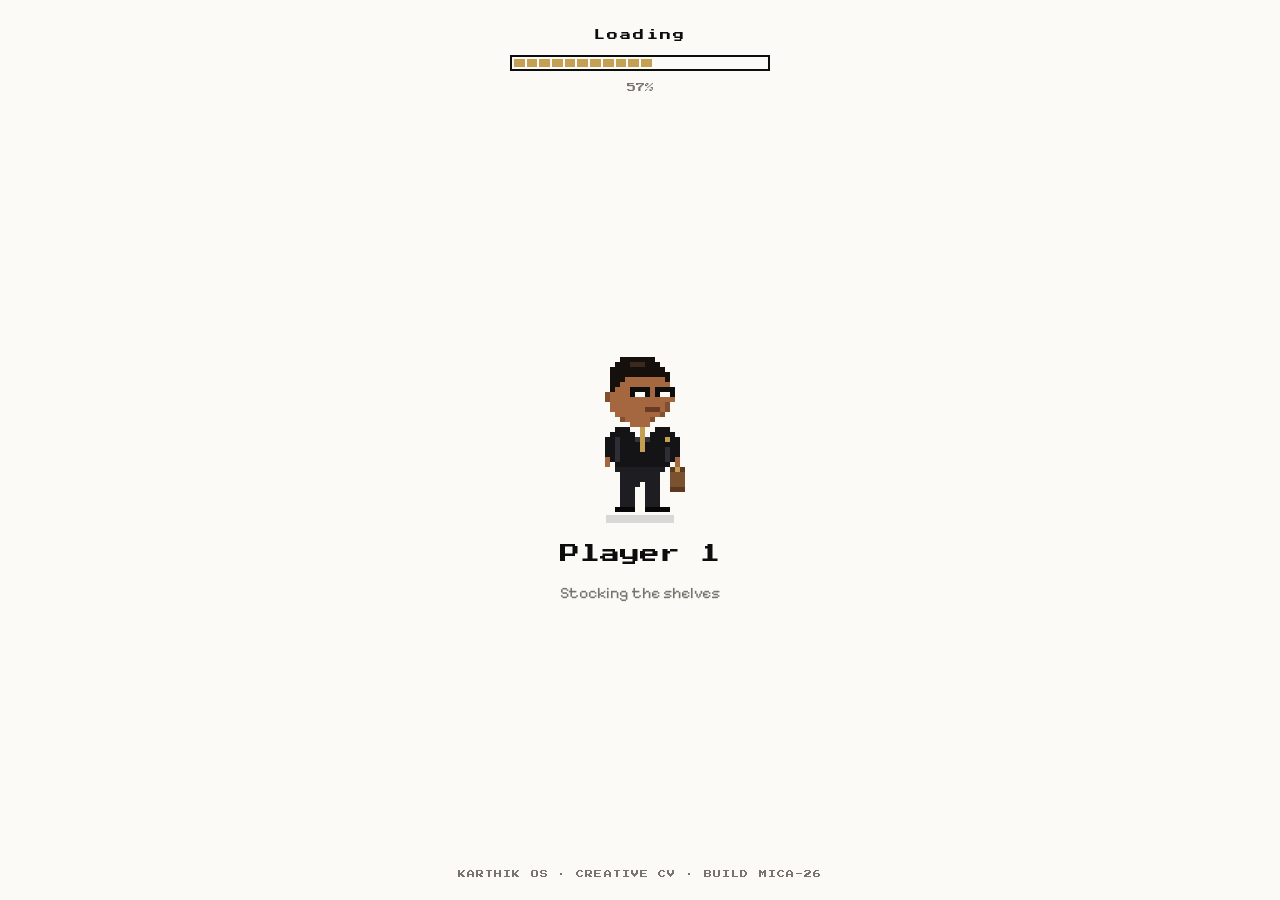
==== game.html @ 7423d99b "Game: card list, scroll anywhere, room and card animations" ====
<!doctype html>
<html lang="en">
<head>
<meta charset="utf-8">
<meta name="viewport" content="width=device-width, initial-scale=1, viewport-fit=cover">
<title>Karthik OS</title>
<meta name="description" content="Karthik's creative CV for L'Oréal, played as an 8-bit game.">
<link rel="icon" href="favicon.png">
<link rel="preconnect" href="https://fonts.googleapis.com">
<link rel="preconnect" href="https://fonts.gstatic.com" crossorigin>
<link rel="stylesheet" href="https://fonts.googleapis.com/css2?family=Press+Start+2P&family=Pixelify+Sans:wght@400;500;700&family=Archivo:wght@400;500;700;800&display=swap">
<style>
/* Single deliberate look: paper-white desk, ink black, L'Oréal gold. */
:root {
  color-scheme: light;
  --ink: #0d0d0e;
  --ink-2: #26262a;
  --paper: #f3f2ef;
  --card: #ffffff;
  --grey: #77746d;
  --line: #d9d6cf;
  --gold: #c5a052;
  --gold-deep: #8f7032;
  --gold-soft: #efe4c8;
  --display: "Press Start 2P", ui-monospace, "Courier New", monospace;
  --pixel: "Pixelify Sans", ui-monospace, "Courier New", monospace;
  --read: "Archivo", "Helvetica Neue", Arial, sans-serif;
}
* { box-sizing: border-box; }
html, body { height: 100%; }
body {
  margin: 0;
  background: var(--paper);
  color: var(--ink);
  font-family: var(--pixel);
  font-size: 17px;
  line-height: 1.5;
  overflow-x: hidden;
}
img { max-width: 100%; }
[hidden] { display: none !important; }
button { font: inherit; color: inherit; cursor: pointer; }
:focus-visible { outline: 3px solid var(--gold); outline-offset: 3px; }
.pixel { image-rendering: pixelated; image-rendering: crisp-edges; }
.view { min-height: 100%; }
.dotgrid { background: radial-gradient(circle, #dcd9d2 1px, transparent 1.5px) 0 0 / 16px 16px, var(--paper); }

.px-btn {
  font-family: var(--display); font-size: 10px; letter-spacing: .06em; text-transform: uppercase;
  background: var(--card); border: 0; padding: 11px 13px; margin: 4px;
  box-shadow: 0 -4px 0 0 var(--ink), 0 4px 0 0 var(--ink), -4px 0 0 0 var(--ink), 4px 0 0 0 var(--ink), 4px 8px 0 0 var(--gold);
  transition: transform .06s steps(1);
}
.px-btn:hover { background: var(--gold-soft); }
.px-btn:active { transform: translate(2px, 2px); }
.px-btn:disabled { opacity: .35; cursor: default; }
.px-btn.dark { background: var(--ink); color: #fff; }
.px-btn.dark:hover { background: var(--ink-2); color: var(--gold); }
.eyebrow { font-family: var(--display); font-size: 9px; letter-spacing: .16em; color: var(--gold-deep); margin: 0; text-transform: uppercase; line-height: 1.8; }

/* ---------- Loader (plays on start and between rooms) ---------- */
#boot {
  position: fixed; inset: 0; z-index: 60;
  background: #fbfaf7;
  display: grid; grid-template-rows: auto 1fr auto; justify-items: center;
  padding: calc(env(safe-area-inset-top, 0px) + 28px) 16px calc(env(safe-area-inset-bottom, 0px) + 20px);
  transition: opacity .3s steps(3);
}
#boot.done { opacity: 0; pointer-events: none; }
.ld-top { display: grid; gap: 10px; justify-items: center; }
.ld-label { font-family: var(--display); font-size: 11px; letter-spacing: .2em; }
.ld-bar { width: min(260px, 70vw); height: 16px; padding: 2px; border: 2px solid var(--ink); display: grid; grid-template-columns: repeat(20, 1fr); gap: 2px; }
.ld-bar i { background: transparent; }
.ld-bar i.on { background: var(--gold); }
#pct { font-family: var(--display); font-size: 9px; font-variant-numeric: tabular-nums; color: var(--grey); }
.ld-mid { display: grid; justify-items: center; align-content: center; gap: 22px; }
.ld-fig { position: relative; width: 100px; height: 160px; }
.ld-fig img { width: 100px; height: 160px; display: block; position: relative; }
.ld-fig::after { content: ""; position: absolute; left: 16px; right: 16px; bottom: -6px; height: 8px; background: rgba(13,13,14,.14); }
#ldTitle { font-family: var(--display); font-weight: 400; font-size: clamp(14px, 3vw, 20px); margin: 0; text-align: center; line-height: 1.5; }
#ldMsg { font-size: 16px; color: var(--grey); margin: -10px 0 0; }
.ld-foot { font-family: var(--display); font-size: 8px; letter-spacing: .14em; color: var(--grey); }

/* ---------- Navigate pills (top-left, everywhere) ---------- */
#nav { position: fixed; z-index: 50; top: calc(env(safe-area-inset-top, 0px) + 12px); left: 12px; display: grid; gap: 8px; justify-items: start; }
.pill {
  font-family: var(--display); font-size: 9px; letter-spacing: .04em; text-transform: lowercase;
  padding: 9px 14px; border-radius: 999px; border: 2px solid var(--ink);
  background: var(--card); color: var(--ink); box-shadow: 2px 3px 0 var(--ink);
  transition: transform .1s;
}
.pill:hover { transform: translateY(-2px); }
.pill.main { background: var(--gold); }
.pill[aria-current="page"] { background: var(--ink); color: var(--gold); }
#navList { display: grid; gap: 7px; justify-items: start; }
#navList .pill { animation: pop .22s cubic-bezier(.3,1.5,.6,1) backwards; animation-delay: calc(var(--i) * 40ms); }
@keyframes pop { from { transform: translateY(-8px) scale(.8); opacity: 0; } }

/* ---------- Desk ---------- */
.topbar {
  display: flex; align-items: center; justify-content: space-between; gap: 12px;
  padding: 10px 16px 10px 150px; min-height: 58px;
  background: var(--ink); color: #fff;
  font-family: var(--display); font-size: 10px; letter-spacing: .08em;
}
.topbar .brand { white-space: nowrap; }
.topbar .brand b { color: var(--gold); font-weight: 400; }
.topbar .right { display: flex; gap: 18px; align-items: center; }
.clock { color: #a9a59c; font-variant-numeric: tabular-nums; }
.quest { display: flex; align-items: center; gap: 8px; color: #a9a59c; font-family: var(--display); font-size: 9px; }
.quest i { width: 10px; height: 10px; background: #3a3a40; display: inline-block; }
.quest i.on { background: var(--gold); }
.light .quest { color: var(--grey); }
.light .quest i { background: var(--line); }
.light .quest i.on { background: var(--gold); box-shadow: 1px 1px 0 var(--ink); }

#desktop { display: flex; flex-direction: column; }
.desk-main {
  position: relative; flex: 1;
  display: grid; justify-items: center; align-content: center; gap: 30px;
  padding: 44px 16px 24px;
}
.hello { text-align: center; display: grid; gap: 14px; justify-items: center; }
.hello h1 { font-family: var(--display); font-weight: 400; margin: 0; font-size: clamp(20px, 5vw, 40px); line-height: 1.35; text-wrap: balance; }
.hello h1 em { font-style: normal; color: var(--gold); text-shadow: 3px 3px 0 var(--ink); }
.hello p.lede { margin: 0; max-width: 52ch; color: var(--ink-2); font-size: 18px; text-wrap: balance; }

.folders { display: flex; flex-wrap: wrap; justify-content: center; gap: 28px 44px; }
.folder { position: relative; width: 180px; border: 0; background: transparent; padding: 12px 8px 14px; display: grid; justify-items: center; gap: 14px; }
.folder svg { width: 132px; height: auto; display: block; transition: transform .12s steps(2); }
.folder:hover svg, .folder:focus-visible svg, .folder.near svg { transform: translateY(-8px); }
.folder .fname { font-family: var(--display); font-size: 10px; line-height: 1.7; text-transform: uppercase; padding: 6px 8px; text-align: center; }
.folder:hover .fname, .folder:focus-visible .fname, .folder.near .fname { background: var(--ink); color: #fff; }
.folder .fmeta { font-size: 14px; color: var(--grey); margin-top: -8px; }
.folder:focus-visible { outline: none; }
.folder.near::before { content: ""; position: absolute; left: 22%; right: 22%; bottom: -6px; height: 4px; background: repeating-linear-gradient(90deg, var(--gold) 0 8px, transparent 8px 12px); }
.folder .stamp { position: absolute; top: 4px; right: 6px; transform: rotate(8deg); font-family: var(--display); font-size: 7px; letter-spacing: .08em; background: var(--gold); color: var(--ink); padding: 4px 5px; box-shadow: 2px 2px 0 var(--ink); }
.how { display: flex; flex-wrap: wrap; justify-content: center; gap: 8px 18px; margin: 0; font-family: var(--display); font-size: 8px; line-height: 1.8; letter-spacing: .08em; color: var(--grey); text-transform: uppercase; }
.how kbd { font-family: inherit; color: var(--ink); background: var(--card); padding: 3px 5px; box-shadow: 0 2px 0 var(--ink), 0 -2px 0 var(--ink), 2px 0 0 var(--ink), -2px 0 0 var(--ink); margin: 0 2px; }
.play-space { height: 150px; }

/* The walking character */
#hero { --hw: 80px; --hh: 128px; position: absolute; left: 0; top: 0; z-index: 6; pointer-events: none; will-change: transform; }
#hero .fig { position: relative; width: var(--hw); height: var(--hh); }
#hero .fig img { width: 100%; height: 100%; display: block; }
#hero.left .fig img { transform: scaleX(-1); }
#hero .shadow { position: absolute; left: 18%; right: 18%; bottom: -3px; height: 7px; background: rgba(13,13,14,.16); }
#hero.idle .fig { animation: bob 1.1s steps(2) infinite; }
#hero.jumping { transition: transform .32s cubic-bezier(.3,1.3,.5,1); }
#hero.jumping .fig { animation: jump .32s ease-out; }
@keyframes bob { 50% { transform: translateY(-3px); } }
@keyframes jump { 45% { transform: translateY(-34px); } }
.bubble {
  position: absolute; bottom: calc(100% + 14px); left: calc(var(--hw) / 2); transform: translateX(-24px);
  width: max-content; max-width: min(250px, 70vw); padding: 9px 12px; font-size: 15px; line-height: 1.35;
  background: var(--card); box-shadow: 0 -4px 0 0 var(--ink), 0 4px 0 0 var(--ink), -4px 0 0 0 var(--ink), 4px 0 0 0 var(--ink);
}
.bubble::after { content: ""; position: absolute; left: 20px; bottom: -12px; width: 8px; height: 8px; background: var(--ink); box-shadow: 4px -4px 0 var(--ink); }
#hero.edge-r .bubble { transform: translateX(calc(-100% + 24px)); }
#hero.edge-r .bubble::after { left: auto; right: 20px; box-shadow: -4px -4px 0 var(--ink); }
.bubble b { color: var(--gold-deep); }
.dust { position: absolute; z-index: 5; width: 6px; height: 6px; background: #cfcbc2; pointer-events: none; animation: dust .45s steps(4) forwards; }
@keyframes dust { to { transform: translate(var(--dx), -12px) scale(.3); opacity: 0; } }
.spark { position: absolute; z-index: 7; width: 6px; height: 6px; background: var(--gold); pointer-events: none; box-shadow: 1px 1px 0 var(--ink); animation: spark .6s steps(6) forwards; }
@keyframes spark { to { transform: translate(var(--dx), var(--dy)); opacity: 0; } }

.desk-foot { display: flex; flex-wrap: wrap; gap: 10px 24px; justify-content: space-between; align-items: center; padding: 14px 16px; border-top: 4px solid var(--ink); background: var(--card); font-size: 15px; }
.desk-foot .quote { font-family: var(--display); font-size: 10px; line-height: 1.7; color: var(--gold-deep); }
.contact-line { display: flex; flex-wrap: wrap; gap: 8px 18px; align-items: center; }
.contact-line a { color: var(--ink); text-decoration-thickness: 2px; text-underline-offset: 3px; }
.contact-line a:hover { color: var(--gold-deep); }
.copy { border: 0; background: none; padding: 0 4px; font-size: 14px; color: var(--gold-deep); text-decoration: underline; }

/* ---------- Folder room ---------- */
.room-head {
  display: flex; justify-content: flex-end; align-items: center; gap: 18px;
  padding: 16px 16px 0 150px; min-height: 58px;
  font-family: var(--display); font-size: 9px; letter-spacing: .08em; color: var(--grey); text-transform: uppercase;
}
.room-head .path b { color: var(--gold-deep); font-weight: 400; }
#section { display: flex; flex-direction: column; }
.room {
  flex: 1; display: grid; grid-template-columns: minmax(0, 5fr) minmax(0, 7fr); gap: 24px 40px;
  align-items: center; padding: 8px clamp(16px, 4vw, 56px) 28px;
}
.room-left { display: grid; gap: 16px; align-content: center; min-width: 0; }
.wavy { font-family: var(--display); font-weight: 400; margin: 0; line-height: 1.25; font-size: clamp(28px, 4vw, 62px); color: var(--ink); }
.wavy .w { display: inline-block; white-space: nowrap; }
.wavy span { display: inline-block; text-shadow: 4px 4px 0 var(--gold); animation: wave 2.6s ease-in-out infinite; animation-delay: calc(var(--i) * -0.16s); }
.wavy.sub { font-size: clamp(15px, 2.2vw, 26px); color: var(--gold-deep); }
.wavy.sub span { text-shadow: 2px 2px 0 var(--ink); }
@keyframes wave { 0%, 100% { transform: translateY(-5px) rotate(-4deg); } 50% { transform: translateY(5px) rotate(4deg); } }
.room-left .desc { margin: 0; font-family: var(--read); font-size: 18px; line-height: 1.55; color: var(--ink-2); max-width: 40ch; }
.room-right { display: grid; justify-items: center; gap: 16px; min-width: 0; }

/* Card list: jump to any card in one click */
.toc-wrap { position: relative; padding-left: 50px; display: grid; gap: 8px; margin-top: 4px; }
.toc-head { display: flex; justify-content: space-between; gap: 10px; font-family: var(--display); font-size: 8px; letter-spacing: .12em; text-transform: uppercase; color: var(--grey); padding: 0 10px; }
.toc { list-style: none; margin: 0; padding: 0; display: grid; gap: 4px; }
.toc button {
  width: 100%; display: grid; grid-template-columns: 30px 1fr auto; align-items: center; gap: 10px;
  text-align: left; border: 0; background: transparent; padding: 8px 10px;
  transition: background .15s, transform .2s cubic-bezier(.3,1.4,.5,1), box-shadow .15s;
}
.toc button:hover { background: var(--card); transform: translateX(4px); }
.toc .n { font-family: var(--display); font-size: 10px; color: var(--grey); }
.toc .t { display: grid; gap: 3px; min-width: 0; }
.toc .t small { font-family: var(--display); font-size: 7px; letter-spacing: .1em; color: var(--gold-deep); text-transform: uppercase; }
.toc .t span { font-family: var(--read); font-weight: 700; font-size: 16px; line-height: 1.2; }
.toc .mark { font-family: var(--display); font-size: 7px; letter-spacing: .06em; text-transform: uppercase; color: var(--grey); }
.toc .mark.read { color: var(--gold-deep); }
.toc button[aria-current="true"] { background: var(--ink); color: #fff; transform: translateX(8px); box-shadow: 4px 4px 0 var(--gold); }
.toc button[aria-current="true"] .n, .toc button[aria-current="true"] .mark { color: var(--gold); }
.toc button[aria-current="true"] .t small { color: #cfcbc2; }
#tocHero { position: absolute; left: 0; top: 0; width: 40px; height: 64px; transition: transform .38s cubic-bezier(.3,1.2,.5,1); pointer-events: none; }
.now { text-align: center; display: grid; gap: 6px; position: relative; z-index: 120; }
.now h2 { font-family: var(--display); font-weight: 400; font-size: clamp(13px, 1.8vw, 18px); line-height: 1.5; margin: 0; text-wrap: balance; }

.stack { position: relative; margin-top: 40px; width: min(540px, 100%, calc((100vh - 350px) * 1.176)); aspect-ratio: 16 / 13.6; perspective: 1400px; perspective-origin: 50% -40%; touch-action: none; user-select: none; }
.cover {
  position: absolute; left: 0; right: 0; bottom: 0; aspect-ratio: 16 / 10; padding: 0; border: 0;
  background: var(--ink); color: #fff; text-align: left; overflow: hidden;
  transform-origin: 50% 100%;
  transition: transform .5s cubic-bezier(.2,.8,.2,1), opacity .4s, filter .4s, rotate .18s ease-out;
  box-shadow: 0 -4px 0 0 var(--ink), 0 4px 0 0 var(--ink), -4px 0 0 0 var(--ink), 4px 0 0 0 var(--ink), 6px 10px 0 0 rgba(13,13,14,.14);
}
.cover::before { content: ""; position: absolute; inset: 0; z-index: 3; pointer-events: none; background: linear-gradient(105deg, transparent 35%, rgba(255,255,255,.4) 48%, rgba(197,160,82,.35) 52%, transparent 65%); transform: translateX(-130%); }
.cover.shine::before { animation: shine .9s ease-out .15s; }
@keyframes shine { to { transform: translateX(130%); } }
.cover.front { box-shadow: 0 -4px 0 0 var(--ink), 0 4px 0 0 var(--ink), -4px 0 0 0 var(--ink), 4px 0 0 0 var(--ink), 8px 12px 0 0 var(--gold); }
.cover img { position: absolute; inset: 0; width: 100%; height: 100%; object-fit: cover; object-position: 50% 25%; display: block; }
.cover.gen { background: radial-gradient(circle, rgba(197,160,82,.28) 1.5px, transparent 2px) 0 0 / 12px 12px, var(--ink); }
.cover .c-tag { position: absolute; top: 14px; left: 16px; font-family: var(--display); font-size: 8px; letter-spacing: .12em; color: #cfcbc2; text-transform: uppercase; }
.cover .c-title { position: absolute; left: 16px; right: 16px; top: 42px; font-family: var(--display); font-size: clamp(12px, 2vw, 17px); line-height: 1.5; }
.cover .c-num { position: absolute; left: 14px; bottom: 10px; font-family: var(--display); font-size: clamp(34px, 5vw, 56px); color: var(--gold); line-height: 1; }
.cover.img .c-shade { position: absolute; inset: 0; background: linear-gradient(180deg, rgba(0,0,0,.55), transparent 35%, transparent 60%, rgba(0,0,0,.7)); }
.cover.img .c-title { top: auto; bottom: 14px; left: calc(clamp(34px, 5vw, 56px) * 2 + 24px); }
.cover .c-open { position: absolute; top: 12px; right: 12px; font-family: var(--display); font-size: 8px; background: var(--gold); color: var(--ink); padding: 6px 8px; opacity: 0; transition: opacity .2s; }
.cover.front .c-open { opacity: 1; }
.cover .c-todo { position: absolute; right: 14px; bottom: 12px; font-family: var(--display); font-size: 7px; color: var(--gold); border: 2px dashed var(--gold); padding: 4px 6px; }

.stack-ctl { display: flex; align-items: center; gap: 12px; flex-wrap: wrap; justify-content: center; }
.dots { display: flex; gap: 8px; }
.dots button { width: 12px; height: 12px; border: 0; padding: 0; background: var(--line); }
.dots button[aria-current="true"] { background: var(--gold); box-shadow: 2px 2px 0 var(--ink); }
.hint { font-size: 14px; color: var(--grey); text-align: center; margin: 0; }

/* Opened card */
.detail {
  width: min(640px, 100%); max-height: calc(100vh - 110px); display: flex; flex-direction: column;
  background: var(--card);
  box-shadow: 0 -4px 0 0 var(--ink), 0 4px 0 0 var(--ink), -4px 0 0 0 var(--ink), 4px 0 0 0 var(--ink), 10px 14px 0 0 var(--gold);
  animation: rise .35s cubic-bezier(.2,.8,.2,1);
}
@keyframes rise { from { transform: translateY(30px) scale(.97); opacity: 0; } }
.detail-top { display: flex; justify-content: space-between; align-items: center; gap: 10px; padding: 10px 12px; background: var(--ink); color: #fff; font-family: var(--display); font-size: 8px; letter-spacing: .1em; text-transform: uppercase; }
.detail-top .n { color: var(--gold); }
.detail-top button { border: 0; background: none; color: #fff; font-family: var(--display); font-size: 9px; padding: 6px; }
.detail-top button:hover { color: var(--gold); }
.detail-body { flex: 1; overflow-y: auto; padding: 24px clamp(18px, 3vw, 32px) 26px; display: grid; align-content: start; gap: 16px; overscroll-behavior: contain; }
.detail-body::-webkit-scrollbar { width: 8px; }
.detail-body::-webkit-scrollbar-thumb { background: var(--ink); }
.detail-body h3 { font-family: var(--read); font-weight: 800; font-size: clamp(26px, 3.4vw, 38px); line-height: 1.1; letter-spacing: -.01em; margin: 0; text-wrap: balance; }
.detail-body p { margin: 0; font-family: var(--read); font-size: 19px; line-height: 1.55; max-width: 60ch; }
.detail-body .media { width: 100%; aspect-ratio: 16 / 10; object-fit: cover; object-position: 50% 25%; display: block; border: 4px solid var(--ink); background: var(--line); }
.detail-body .media.portrait { aspect-ratio: 4 / 3; }
.detail-body .logo { height: 40px; width: auto; justify-self: start; }
.stats { display: grid; margin: 0; border-top: 2px dashed var(--line); }
.stats div { display: grid; grid-template-columns: 96px 1fr; gap: 12px; padding: 7px 0; border-bottom: 2px dashed var(--line); }
.stats dt { font-family: var(--display); font-size: 8px; line-height: 2.6; color: var(--gold-deep); text-transform: uppercase; }
.stats dd { margin: 0; font-family: var(--read); font-size: 17px; }
.detail-body ul { margin: 0; padding: 0; list-style: none; display: grid; gap: 12px; }
.detail-body li { display: grid; grid-template-columns: 14px 1fr; gap: 12px; font-family: var(--read); font-size: 19px; }
.detail-body li::before { content: ""; width: 9px; height: 9px; margin-top: 9px; background: var(--gold); box-shadow: 2px 2px 0 var(--ink); }
.big-quote { font-family: var(--display) !important; font-size: 15px !important; line-height: 1.8 !important; background: var(--gold-soft); padding: 16px; }
.todo { border: 2px dashed var(--gold-deep); background: repeating-linear-gradient(45deg, #fbf6ea 0 6px, #fff 6px 12px); color: var(--gold-deep) !important; padding: 8px 10px; font-size: 16px !important; }
li.todo { display: block !important; }
li.todo::before { display: none; }
.detail-foot { display: flex; justify-content: space-between; align-items: center; gap: 10px; padding: 8px 12px 14px; border-top: 2px dashed var(--line); }
.detail-foot .count { font-family: var(--display); font-size: 9px; font-variant-numeric: tabular-nums; display: grid; gap: 4px; text-align: center; min-width: 0; }
.detail-foot .count small { font-family: var(--read); font-size: 12px; color: var(--grey); white-space: nowrap; overflow: hidden; text-overflow: ellipsis; max-width: 24ch; }
.detail-foot .count small:not(:empty)::before { content: "Up next: "; }

/* ---------- Contact room ---------- */
#contact { display: flex; flex-direction: column; }
.contact-room { flex: 1; display: grid; place-items: center; padding: 24px 16px 48px; }
.contact-inner { display: grid; justify-items: center; gap: 26px; text-align: center; }
.handle { display: inline-flex; align-items: center; gap: 12px; background: var(--ink); color: #fff; border-radius: 999px; padding: 6px 18px 6px 6px; font-family: var(--display); font-size: 9px; letter-spacing: .06em; }
.handle img { width: 40px; height: 40px; border-radius: 50%; object-fit: cover; object-position: 50% 20%; border: 2px solid var(--gold); }
.socials { display: flex; gap: 22px 28px; flex-wrap: wrap; justify-content: center; align-items: flex-end; }
.soc { display: grid; justify-items: center; gap: 12px; text-decoration: none; color: var(--ink); font-family: var(--display); font-size: 8px; letter-spacing: .08em; text-transform: uppercase; background: none; border: 0; padding: 0; }
.soc .circ { width: 76px; height: 76px; border-radius: 50%; background: var(--ink); color: #fff; display: grid; place-items: center; box-shadow: 3px 5px 0 var(--gold); transition: transform .12s steps(2), color .12s; }
.soc:hover .circ, .soc:focus-visible .circ { transform: translateY(-5px); color: var(--gold); }
.soc svg { width: 30px; height: 30px; }
.soc-hero { position: relative; width: 60px; height: 96px; }
.soc-hero img { width: 60px; height: 96px; display: block; animation: bob 1.1s steps(2) infinite; }
.email-line { font-family: var(--read); font-size: 18px; }
.closing { font-family: var(--display); font-size: clamp(11px, 1.8vw, 14px); line-height: 1.8; color: var(--gold-deep); margin: 6px 0 0; }

/* Achievement toast */
#toast {
  position: fixed; left: 50%; bottom: calc(env(safe-area-inset-bottom, 0px) + 20px); z-index: 45;
  transform: translateX(-50%); width: min(420px, calc(100% - 32px));
  background: var(--ink); color: #fff; padding: 14px 16px; display: grid; gap: 8px;
  box-shadow: 0 -4px 0 var(--gold), 0 4px 0 var(--gold), -4px 0 0 var(--gold), 4px 0 0 var(--gold);
  animation: toastIn .3s steps(3);
}
#toast .t { font-family: var(--display); font-size: 9px; letter-spacing: .12em; color: var(--gold); }
#toast p { margin: 0; font-size: 16px; }
#toast .row { display: flex; gap: 10px; align-items: center; flex-wrap: wrap; }
#toast a { color: var(--gold); }
#toast button { border: 0; background: none; color: #a9a59c; font-family: var(--display); font-size: 8px; margin-left: auto; }
@keyframes toastIn { from { transform: translate(-50%, 30px); opacity: 0; } }

@media (max-width: 900px) {
  .room { grid-template-columns: 1fr; align-items: start; gap: 18px; }
  .room-left { text-align: center; justify-items: center; gap: 12px; }
  .room-left .desc { font-size: 16px; }
  .toc-wrap { padding-left: 0; width: 100%; }
  .toc-head { justify-content: center; }
  #tocHero { display: none; }
  .toc { grid-auto-flow: column; grid-auto-columns: max-content; overflow-x: auto; scroll-snap-type: x proximity; padding: 4px 4px 10px; scrollbar-width: none; }
  .toc::-webkit-scrollbar { display: none; }
  .toc li { scroll-snap-align: center; }
  .toc button { grid-template-columns: auto auto; background: var(--card); box-shadow: 0 0 0 2px var(--ink); }
  .toc button[aria-current="true"] { transform: none; box-shadow: 0 0 0 2px var(--ink), 3px 3px 0 2px var(--gold); }
  .toc .t small, .toc .mark { display: none; }
  .toc .t span { font-size: 14px; white-space: nowrap; }
  .stack { width: min(540px, 100%); }
  .stack-ctl .dots { display: none; }
  .wavy { font-size: clamp(30px, 9vw, 52px); }
  .detail { position: fixed; inset: 0; z-index: 55; width: auto; max-height: none;
    padding-top: env(safe-area-inset-top, 0px); padding-bottom: env(safe-area-inset-bottom, 0px); box-shadow: none; }
}
@media (max-width: 760px) {
  .clock, .quest > span:first-child { display: none; }
  .room-head .path { display: none; }
}
@media (max-width: 560px) {
  .topbar .brand span { display: none; }
  .folders { gap: 12px 8px; }
  .folder { width: 150px; }
  .folder svg { width: 104px; }
  #hero { --hw: 60px; --hh: 96px; }
  .stack-ctl .px-btn { padding: 10px; }
}
@media (prefers-reduced-motion: reduce) {
  .cover, .folder svg, #boot, #hero.jumping { transition: none; }
  #hero .fig, .soc-hero img, .wavy span, #navList .pill, .detail { animation: none !important; }
  .dust, .spark { display: none; }
}
</style>
</head>
<body>

<!-- Loader -->
<div id="boot" role="status" aria-live="polite">
  <div class="ld-top">
    <span class="ld-label">Loading</span>
    <div class="ld-bar" id="bar" aria-hidden="true"></div>
    <span id="pct">0%</span>
  </div>
  <div class="ld-mid">
    <div class="ld-fig" aria-hidden="true"><img id="walker" class="pixel" alt=""></div>
    <p id="ldTitle">Player 1</p>
    <p id="ldMsg">Warming up the serum</p>
  </div>
  <div class="ld-foot">KARTHIK OS · CREATIVE CV · BUILD MICA-26</div>
</div>

<!-- Navigate pills -->
<nav id="nav" aria-label="Site" hidden>
  <button id="navBtn" class="pill main" aria-expanded="false" aria-controls="navList">navigate</button>
  <div id="navList" hidden></div>
</nav>

<!-- Desk -->
<div id="desktop" class="view dotgrid" hidden>
  <header class="topbar">
    <div class="brand"><b>■</b> KARTHIK OS <span style="color:#a9a59c">v26</span></div>
    <div class="right"><div class="quest"></div><div class="clock" id="clock"></div></div>
  </header>
  <main class="desk-main" id="desk">
    <div class="hello">
      <p class="eyebrow">Creative CV · for L'Oréal</p>
      <h1>Choose a <em>file</em>, Player 2</h1>
      <p class="lede">Walk Karthik over to a folder to step inside. Three rooms, one person.</p>
    </div>
    <div class="folders" id="folders"></div>
    <p class="how" id="how"></p>
    <div class="play-space" aria-hidden="true"></div>
    <div id="hero" class="idle" aria-hidden="true">
      <div class="bubble" id="say" hidden></div>
      <div class="shadow"></div>
      <div class="fig"><img id="heroImg" class="pixel" alt=""></div>
    </div>
  </main>
  <footer class="desk-foot">
    <span class="quote">"What if it all works out?"</span>
    <div id="deskContact"></div>
  </footer>
</div>

<!-- Folder room -->
<div id="section" class="view dotgrid" hidden>
  <div class="room-head light"><span class="path">C:\KARTHIK\<b id="secPath"></b></span><div class="quest"></div></div>
  <div class="room">
    <div class="room-left">
      <div id="secWavy"></div>
      <p class="eyebrow" id="secEyebrow"></p>
      <p class="desc" id="secDesc"></p>
      <div class="toc-wrap">
        <div class="toc-head"><span>Cards in this folder</span><span id="tocCount"></span></div>
        <img id="tocHero" class="pixel" alt="" aria-hidden="true">
        <ol class="toc" id="toc" aria-label="Cards in this folder"></ol>
      </div>
    </div>
    <div class="room-right">
      <div id="stackWrap" style="display:grid;gap:16px;justify-items:center;width:100%">
        <div class="now"><p class="eyebrow" id="nowTag"></p><h2 id="nowTitle"></h2></div>
        <div class="stack" id="stack"></div>
        <div class="stack-ctl">
          <button class="px-btn" id="prev">&lt; Prev</button>
          <div class="dots" id="dots"></div>
          <button class="px-btn" id="next">Next &gt;</button>
          <button class="px-btn dark" id="openBtn">Open</button>
        </div>
        <p class="hint" id="stackHint"></p>
      </div>
      <div class="detail" id="detail" role="dialog" aria-labelledby="detailTitle" hidden>
        <div class="detail-top"><button id="detailBack">&lt; Back to stack</button><span class="n" id="detailN"></span></div>
        <div class="detail-body" id="detailBody"></div>
        <div class="detail-foot">
          <button class="px-btn" id="dPrev">&lt; Prev</button>
          <span class="count"><span id="dCount"></span><small id="dNextTitle"></small></span>
          <button class="px-btn dark" id="dNext">Next &gt;</button>
        </div>
      </div>
    </div>
  </div>
</div>

<!-- Contact room -->
<div id="contact" class="view dotgrid" hidden>
  <div class="room-head light"><span class="path">C:\KARTHIK\<b>CONTACT</b></span><div class="quest"></div></div>
  <div class="contact-room">
    <div class="contact-inner" id="contactInner"></div>
  </div>
</div>

<script>
/* =====================================================================
   CONTENT: every word on the page. Edit text between the quotes.
   Anything starting with "TODO" shows in a dashed gold box.
   ===================================================================== */
const PROFILE = {
  name: "Karthik",
  handle: "Karthik · MICA-26",
  email: "imkarthi7@gmail.com",
  linkedin: "https://www.linkedin.com/in/karthik-jeyakumar/",
  resume: "assets/resume.pdf",
  photo: "assets/karthik.jpg",
  closing: "What if it all works out?",
};

const FOLDERS = [
  {
    id: "profile",
    name: "Player Profile",
    eyebrow: "Folder 01 · About me & passions",
    intro: "Who I am, where I'm from, and the choices that got me here.",
    emblem: "person",
    cards: [
      {
        tag: "Player 1",
        title: "Karthik",
        image: { src: "assets/karthik.jpg", alt: "Portrait of Karthik", portrait: true },
        stats: [
          ["Origin", "Thiruvananthapuram, Kerala"],
          ["Guild", "MICA, Ahmedabad"],
          ["Batch", "MICA-26"],
          ["Build", "Electrical Engineer turned MBA"],
        ],
        body: ["Ask my batchmates about me and you'll probably hear about the bright shirts, the even brighter phone cases, and a laugh that reaches you before I do. I won't argue."],
      },
      {
        tag: "Origin story",
        title: "Choices, made",
        body: ["My parents always trusted me to make my own choices, so I made them: Electrical Engineering, leaving a stable job for an MBA, moving from Kerala to Ahmedabad, and chasing an off-campus FMCG sales internship because I wanted to work close to consumers."],
      },
      {
        tag: "Level 2",
        title: "MICA",
        body: [
          "MICA was the first time I left home. I knew very little Hindi and had no idea how I'd fit in. So I started talking.",
          "From organising an Onam Sadhya for 400+ people to waking up at 5 a.m. for a Rajinikanth first-day-first-show, MICA let me be fully myself. Somewhere along the way, I found sales: people, problem-solving and the thrill of figuring things out.",
        ],
      },
      {
        tag: "Side quests",
        title: "Passions",
        body: ["TODO: Your passions"],
      },
      {
        tag: "House rule",
        title: "My motto",
        quote: "What if it all works out?",
        body: ["There's a line of graffiti at MICA that stayed with me. That's how I approach things. I make the choice and give it 100%. What I can't control, I don't worry about."],
      },
    ],
  },
  {
    id: "beauty",
    name: "The Beauty Engine",
    eyebrow: "Folder 02 · Beauty & the brand I relate to",
    intro: "The brand that earned my trust, and what beauty means to me.",
    emblem: "lipstick",
    cards: [
      {
        tag: "Brand I relate to",
        title: "L'Oréal Paris",
        logo: { src: "assets/brand/loreal-paris-logo.png", alt: "L'Oréal Paris" },
        image: { src: "assets/gallery/loreal-products.webp", alt: "My own L'Oréal Paris products: Hyaluron Pure shampoo, Extraordinary Oil serum, Hyaluron Moisture conditioner" },
        body: ["My entry into L'Oréal Paris was the Extraordinary Oil serum. A friend let me try it, and I liked it instantly: my hair felt smooth, never heavy."],
      },
      {
        tag: "Proof of claim",
        title: "It simply delivered",
        body: ["The quality was great, it did exactly what it promised, and it felt worth every rupee. That made me curious, and slowly one bottle became a shelf of them."],
      },
      {
        tag: "Why it stuck",
        title: "Trust, earned",
        body: ["That's why I relate to it. It earned my trust by delivering, not by claiming, and that's how I'd like to earn yours."],
      },
      {
        tag: "Philosophy",
        title: "What beauty means",
        body: ["TODO: What beauty means to you"],
      },
    ],
  },
  {
    id: "stats",
    name: "Player Stats",
    eyebrow: "Folder 03 · Strengths & weaknesses",
    intro: "What I bring, what I'm working on, and how to get the best out of me.",
    emblem: "chart",
    cards: [
      {
        tag: "Key actives",
        title: "Strengths",
        list: ["TODO: Strength", "TODO: Strength", "TODO: Strength"],
      },
      {
        tag: "Warnings",
        title: "Weaknesses",
        list: ["TODO: Weakness, and what you do about it"],
      },
      {
        tag: "Directions for use",
        title: "How to get the best out of me",
        body: ["TODO: How to get the best out of you"],
      },
      {
        tag: "Save file",
        title: "Continue?",
        body: ["The full résumé, and where to find me."],
        contact: true,
      },
    ],
  },
];

/* =====================================================================
   Pixel art
   ===================================================================== */
const PAL = {
  H: "#15100c", h: "#3a2a1e", S: "#a4673f", s: "#83502f", E: "#0d0d0e", W: "#fbfaf7", M: "#6b3a22",
  K: "#141416", k: "#2e2e34", L: "#34343b", G: "#c5a052", Y: "#c5a052",
  P: "#1e1e22", O: "#070708", B: "#7a5230", b: "#5a3a20",
};
// 20 x 32, facing right: dark hair, glasses, black suit, gold tie and pocket square, leather briefcase
const TOP = [
  "......HHHHHHH.......",
  ".....HHHhhhHHH......",
  "....HHHHHHHHHHH.....",
  "....HHHHHHHHHHHH....",
  "....HHHSSSSSSSSH....",
  "....HHSSSSSSSSSS....",
  "....HSSSEEEESEEEE...",
  "...sSSSSEWWESEWWE...",
  "...sSSSSSSSSSSSSS...",
  "....SSSSSSSSSSSs....",
  "....SSSSSSSMMMSs....",
  ".....SSSSSSSSSs.....",
  "......sSSSSSs.......",
  "........SSSS........",
  ".....KKKWWGWWKKK....",
  "....KKKKKWGWKKKKK...",
  "...KKkKKKLGLKKKYKK..",
  "...KKkKKKKGKKKKKKK..",
  "...KKkKKKKGKKKKkKK..",
  "...KKkKKKKKKKKKkKK..",
  "...SKkKKKKKKKKKkKS..",
  "...S.KKKKKKKKKKK.S..",
  ".....PPPPPPPPPP.bGb.",
];
const LEGS_STRIDE = [
  ".....PPPP..PPPP.BBB.",
  "....PPPP....PPPPBBB.",
  "....PPP......PPPBBB.",
  "...PPP.......PPPbbb.",
  "...PPP........PPP...",
  "..PPP.........PPP...",
  "..PPP..........PPP..",
  ".OOOO..........OOOO.",
  "....................",
];
const LEGS_PASS = [
  "......PPPPPPPP..BBB.",
  "......PPPPPPPP..BBB.",
  "......PPPP.PPP..BBB.",
  "......PPP..PPP..bbb.",
  "......PPP..PPP......",
  "......PPP..PPP......",
  "......PPP..PPP......",
  ".....OOOO..OOOOO....",
  "....................",
];
function sprite(rows, scale) {
  const c = document.createElement("canvas");
  c.width = rows[0].length * scale; c.height = rows.length * scale;
  const g = c.getContext("2d");
  rows.forEach((row, y) => [...row].forEach((ch, x) => {
    if (PAL[ch]) { g.fillStyle = PAL[ch]; g.fillRect(x * scale, y * scale, scale, scale); }
  }));
  return c.toDataURL();
}
const STAND = sprite(TOP.concat(LEGS_PASS), 4);
const WALK = [sprite(TOP.concat(LEGS_STRIDE), 4), STAND];
const BIG = [sprite(TOP.concat(LEGS_STRIDE), 5), sprite(TOP.concat(LEGS_PASS), 5)];

const EMBLEMS = {
  person: ["..GGGG..", "..GGGG..", "..GGGG..", "...GG...", ".GGGGGG.", "GGGGGGGG", "GGGGGGGG", "GGGGGGGG"],
  lipstick: ["....GG..", "...GGG..", "...GGG..", "..WWWW..", "..GGGG..", "..GGGG..", "..GGGG..", "..GGGG.."],
  chart: ["......GG", "......GG", "...GG.GG", "...GG.GG", "GG.GG.GG", "GG.GG.GG", "GG.GG.GG", "WWWWWWWW"],
};
function folderSVG(emblem) {
  const r = (x, y, w, h, f) => `<rect x="${x}" y="${y}" width="${w}" height="${h}" fill="${f}"/>`;
  let s = `<svg viewBox="0 0 26 21" shape-rendering="crispEdges" aria-hidden="true">`;
  s += r(2, 20, 24, 1, "rgba(13,13,14,.18)") + r(25, 5, 1, 16, "rgba(13,13,14,.18)");
  s += r(1, 0, 8, 1, "#0d0d0e") + r(0, 1, 10, 2, "#0d0d0e") + r(1, 1, 8, 2, "#8f7032");
  s += r(0, 2, 25, 18, "#0d0d0e") + r(1, 3, 23, 16, "#8f7032");
  s += r(1, 3, 23, 1, "#fbfaf7");
  s += r(0, 5, 25, 15, "#0d0d0e") + r(1, 6, 23, 13, "#1d1d21") + r(1, 6, 23, 1, "#3a3a40");
  s += r(1, 16, 23, 1, "#c5a052");
  EMBLEMS[emblem].forEach((row, y) => [...row].forEach((ch, x) => {
    if (ch !== ".") s += r(9 + x, 7 + y, 1, 1, ch === "W" ? "#fbfaf7" : "#c5a052");
  }));
  return s + "</svg>";
}
// Single-colour pixel icons (take the text colour)
const ICONS = {
  linkedin: ["WW........", "WW........", "..........", "WW.WWWWW..", "WW.WW..WW.", "WW.WW..WW.", "WW.WW..WW.", "WW.WW..WW.", "WW.WW..WW.", ".........."],
  mail: ["WWWWWWWWWWWW", "WW........WW", "W.W......W.W", "W..W....W..W", "W...W..W...W", "W....WW....W", "W..........W", "W..........W", "WWWWWWWWWWWW"],
  cv: ["WWWWWW...", "W....WW..", "W....W.W.", "W....WWWW", "W.WWWW..W", "W.......W", "W.WWWWW.W", "W.......W", "W.WWWW..W", "W.......W", "WWWWWWWWW"],
};
function iconSVG(name) {
  const rows = ICONS[name];
  let s = `<svg viewBox="-1 -1 ${rows[0].length + 2} ${rows.length + 2}" shape-rendering="crispEdges" aria-hidden="true" fill="currentColor">`;
  rows.forEach((row, y) => [...row].forEach((ch, x) => { if (ch !== ".") s += `<rect x="${x}" y="${y}" width="1" height="1"/>`; }));
  return s + "</svg>";
}

/* =====================================================================
   Helpers
   ===================================================================== */
const $ = (sel) => document.querySelector(sel);
const $$ = (sel) => [...document.querySelectorAll(sel)];
const reduceMotion = matchMedia("(prefers-reduced-motion: reduce)").matches;
const TOUCH = matchMedia("(hover: none)").matches;
function el(tag, cls, text) {
  const n = document.createElement(tag);
  if (cls) n.className = cls;
  if (text != null) n.textContent = text;
  return n;
}
const isTodo = (t) => /^TODO/i.test(String(t || "").trim()) || !String(t || "").trim();
const pad = (n) => String(n).padStart(2, "0");
function wavy(text, cls) {
  const h = el("p", "wavy" + (cls ? " " + cls : ""));
  h.setAttribute("aria-label", text);
  let i = 0;
  text.split(" ").forEach((word, wi) => {
    if (wi) h.append(" ");
    const w = el("span", "w"); w.setAttribute("aria-hidden", "true");
    [...word].forEach((ch) => { const s = el("span", null, ch); s.style.setProperty("--i", i++); w.append(s); });
    i++;
    h.append(w);
  });
  return h;
}
function copyButton(target) {
  const copy = el("button", "copy", "copy");
  copy.type = "button";
  copy.addEventListener("click", async (e) => {
    e.stopPropagation();
    try { await navigator.clipboard.writeText(PROFILE.email); copy.textContent = "copied"; }
    catch { const r = document.createRange(); r.selectNodeContents(target); getSelection().removeAllRanges(); getSelection().addRange(r); copy.textContent = "selected"; }
    setTimeout(() => (copy.textContent = "copy"), 1600);
  });
  return copy;
}
function contactLine(withResume) {
  const wrap = el("div", "contact-line");
  if (withResume) {
    const a = el("a", "px-btn dark", "CV (PDF)");
    a.href = PROFILE.resume; a.target = "_blank"; a.rel = "noopener";
    a.style.textDecoration = "none"; a.style.color = "#fff";
    wrap.append(a);
  }
  const mail = el("span");
  const addr = el("a", null, PROFILE.email);
  addr.href = "mailto:" + PROFILE.email;
  mail.append(addr, copyButton(addr));
  const li = el("a", null, "LinkedIn");
  li.href = PROFILE.linkedin; li.target = "_blank"; li.rel = "noopener";
  const more = el("a", null, "Contact");
  more.href = "#contact";
  more.addEventListener("click", (e) => { e.preventDefault(); navigate("contact"); });
  wrap.append(mail, li, more);
  return wrap;
}

/* =====================================================================
   Progress (folders opened) + achievement
   ===================================================================== */
let opened = new Set();
try { opened = new Set(JSON.parse(localStorage.getItem("karthikos-opened") || "[]")); } catch {}
let achievementDue = false;
function updateQuest() {
  $$(".quest").forEach((q) => {
    q.innerHTML = `<span>Files</span><span>${FOLDERS.map((f, i) => `<i class="${opened.has(i) ? "on" : ""}"></i>`).join(" ")}</span><span>${opened.size}/${FOLDERS.length}</span>`;
    q.title = "Folders opened";
  });
  [...$("#folders").children].forEach((b, i) => {
    b.querySelector(".stamp")?.remove();
    if (opened.has(i)) b.append(el("span", "stamp", "Opened"));
  });
}
function markOpened(i) {
  if (opened.has(i)) return;
  opened.add(i);
  try { localStorage.setItem("karthikos-opened", JSON.stringify([...opened])); } catch {}
  updateQuest();
  if (opened.size === FOLDERS.length) achievementDue = true;
}
function showAchievement() {
  $("#toast")?.remove();
  const t = el("div"); t.id = "toast"; t.setAttribute("role", "status");
  t.innerHTML = `<span class="t">Achievement unlocked</span><p>You opened every file. Next level: a conversation.</p>`;
  const row = el("div", "row");
  const c = el("a", null, "Contact me"); c.href = "#contact";
  c.addEventListener("click", (e) => { e.preventDefault(); t.remove(); navigate("contact"); });
  const cv = el("a", null, "Get the CV"); cv.href = PROFILE.resume; cv.target = "_blank"; cv.rel = "noopener";
  const x = el("button", null, "Dismiss"); x.type = "button"; x.addEventListener("click", () => t.remove());
  row.append(c, cv, x);
  t.append(row);
  document.body.append(t);
  burst(H.x, H.y - 70, 16);
  say("That's everything! <b>Let's talk?</b>", 6000);
}

/* =====================================================================
   Loader: plays on start (2s) and between rooms
   ===================================================================== */
const bootEl = $("#boot"), walker = $("#walker");
for (let i = 0; i < 20; i++) $("#bar").append(document.createElement("i"));
let busy = false;
function loader({ title, msg, lines, ms }, done) {
  busy = true;
  $("#ldTitle").textContent = title;
  $("#ldMsg").textContent = msg || "";
  bootEl.hidden = false; bootEl.classList.remove("done");
  $("#nav").hidden = true; closeMenu();
  const dur = reduceMotion ? Math.min(ms, 350) : ms;
  const cells = $("#bar").children;
  const t0 = performance.now();
  function tick(now) {
    const p = Math.min(1, (now - t0) / dur);
    const on = Math.round(p * 20);
    for (let i = 0; i < 20; i++) cells[i].classList.toggle("on", i < on);
    $("#pct").textContent = Math.round(p * 100) + "%";
    if (lines) $("#ldMsg").textContent = lines[Math.min(lines.length - 1, Math.floor(p * lines.length * 0.999))];
    walker.src = reduceMotion ? BIG[1] : BIG[Math.floor(now / 170) % 2];
    if (p < 1) return requestAnimationFrame(tick);
    setTimeout(() => {
      done();
      bootEl.classList.add("done");
      $("#nav").hidden = false;
      busy = false;
      setTimeout(() => { if (bootEl.classList.contains("done")) bootEl.hidden = true; }, 320);
    }, 180);
  }
  requestAnimationFrame(tick);
}

/* =====================================================================
   Views + navigation
   ===================================================================== */
let view = "boot";
const DESTS = ["home", ...FOLDERS.map((f) => f.id), "contact"];
function navigate(dest) {
  if (busy || !DESTS.includes(dest)) return;
  closeMenu();
  const fi = FOLDERS.findIndex((f) => f.id === dest);
  if (dest === view && fi === -1) return;
  if (fi >= 0 && view === "folder" && S.fi === fi) { closeDetail(); return; }
  const from = view === "folder" ? S.fi : -1;
  const title = dest === "home" ? "Desktop" : dest === "contact" ? "Contact" : FOLDERS[fi].name;
  loader({
    title,
    msg: dest === "home" ? "Back to the desk" : dest === "contact" ? "Finding my number" : `Entering folder ${pad(fi + 1)}`,
    ms: dest === "home" ? 800 : 1200,
  }, () => showView(dest, from));
}
function showView(dest, from = -1) {
  $("#desktop").hidden = dest !== "home";
  $("#section").hidden = !FOLDERS.some((f) => f.id === dest);
  $("#contact").hidden = dest !== "contact";
  const fi = FOLDERS.findIndex((f) => f.id === dest);
  view = fi >= 0 ? "folder" : dest;
  if (fi >= 0) { renderSection(fi); markOpened(fi); }
  if (dest === "home") { H.running ? returnHero(from) : startHero(); }
  try { history.replaceState(null, "", dest === "home" ? location.pathname : "#" + dest); } catch {}
  scrollTo(0, 0);
  navCurrent = dest;
}

/* ----- navigate pills ----- */
const navBtn = $("#navBtn"), navList = $("#navList");
let navCurrent = "home";
function openMenu() {
  navList.innerHTML = "";
  const items = [["home", "home"], ...FOLDERS.map((f) => [f.id, f.name]), ["contact", "contact me"]];
  items.forEach(([id, label], i) => {
    const b = el("button", "pill", label);
    b.type = "button"; b.style.setProperty("--i", i);
    if (id === navCurrent) b.setAttribute("aria-current", "page");
    b.addEventListener("click", () => navigate(id));
    navList.append(b);
  });
  navList.hidden = false; navBtn.setAttribute("aria-expanded", "true");
  navList.firstChild.focus({ preventScroll: true });
}
function closeMenu() { navList.hidden = true; navBtn.setAttribute("aria-expanded", "false"); }
navBtn.addEventListener("click", () => (navList.hidden ? openMenu() : closeMenu()));
document.addEventListener("click", (e) => { if (!navList.hidden && !$("#nav").contains(e.target)) closeMenu(); });

/* =====================================================================
   Desk
   ===================================================================== */
function buildDesktop() {
  const holder = $("#folders");
  FOLDERS.forEach((f, i) => {
    const b = el("button", "folder");
    b.type = "button";
    b.innerHTML = folderSVG(f.emblem);
    b.append(el("span", "fname", f.name), el("span", "fmeta", `${f.cards.length} cards`));
    b.setAttribute("aria-label", `Open ${f.name}, ${f.cards.length} cards`);
    b.addEventListener("click", () => approach(i));
    holder.append(b);
  });
  $("#how").innerHTML = TOUCH
    ? "<span>Drag or tap to walk</span><span>Tap a folder to enter</span>"
    : "<span>Move <kbd>Mouse</kbd> or <kbd>Arrows</kbd> <kbd>WASD</kbd></span><span>Enter <kbd>Click</kbd> or <kbd>Enter</kbd></span>";
  $("#deskContact").replaceWith(contactLine(true));
  const clock = $("#clock");
  const t = () => { clock.textContent = new Date().toLocaleTimeString([], { hour: "2-digit", minute: "2-digit" }); };
  t(); setInterval(t, 15000);
  updateQuest();
}

/* ----- the walking character ----- */
const desk = $("#desk"), hero = $("#hero"), heroImg = $("#heroImg"), bubble = $("#say");
const H = { x: 0, y: 0, tx: null, ty: null, stopAt: 4, keys: new Set(), dash: null, left: false,
  frame: 0, lastFrame: 0, lastDust: 0, lastInput: 0, near: -1, idleLine: 0, running: false, busy: false, t: 0 };
const IDLE_LINES = [
  "Fun fact: I was manufactured in Thiruvananthapuram.",
  "Yes, the shirts really are that bright.",
  "Tip: the arrow keys and WASD work too.",
  "What if it all works out?",
  "Not sure where to start? Try <b>Player Profile</b>.",
];
let sayTimer = 0;
function say(html, ms) {
  clearTimeout(sayTimer);
  bubble.innerHTML = html;
  bubble.hidden = false;
  if (ms) sayTimer = setTimeout(() => { if (H.near < 0) bubble.hidden = true; }, ms);
}
const heroW = () => hero.querySelector(".fig").offsetWidth || 80;
const heroH = () => hero.querySelector(".fig").offsetHeight || 128;
function bounds() {
  const w = heroW();
  return { minX: w / 2 + 4, maxX: desk.clientWidth - w / 2 - 4, minY: heroH() + 10, maxY: desk.clientHeight - 8 };
}
function clampHero() {
  const b = bounds();
  H.x = Math.max(b.minX, Math.min(b.maxX, H.x)); H.y = Math.max(b.minY, Math.min(b.maxY, H.y));
}
function folderGeom(i) {
  const d = desk.getBoundingClientRect(), btn = $("#folders").children[i];
  const r = btn.getBoundingClientRect(), s = btn.querySelector("svg").getBoundingClientRect();
  return {
    door: { x: r.left - d.left + r.width / 2, y: r.bottom - d.top + 8 },
    top: { x: s.left - d.left + s.width / 2, y: s.top - d.top + s.height * 0.9 },
    zone: { l: r.left - d.left - 30, t: r.top - d.top - 10, r: r.right - d.left + 30, b: r.bottom - d.top + heroH() * 0.6 },
  };
}
function renderHero() {
  hero.style.transform = `translate(${Math.round(H.x - heroW() / 2)}px, ${Math.round(H.y - heroH())}px)`;
  hero.classList.toggle("left", H.left);
  hero.classList.toggle("edge-r", H.x > desk.clientWidth - 200);
}
function dust() {
  const d = el("div", "dust");
  d.style.left = H.x + (H.left ? 12 : -18) + "px";
  d.style.top = H.y - 6 + "px";
  d.style.setProperty("--dx", (H.left ? 10 : -10) + "px");
  desk.append(d);
  setTimeout(() => d.remove(), 500);
}
function burst(x, y, n = 10) {
  if (reduceMotion || $("#desktop").hidden) return;
  for (let k = 0; k < n; k++) {
    const s = el("div", "spark");
    const a = (k / n) * Math.PI * 2, r = 30 + Math.random() * 30;
    s.style.left = x + "px"; s.style.top = y + "px";
    s.style.setProperty("--dx", Math.round(Math.cos(a) * r / 2) * 2 + "px");
    s.style.setProperty("--dy", Math.round(Math.sin(a) * r / 2) * 2 + "px");
    desk.append(s);
    setTimeout(() => s.remove(), 650);
  }
}
function setNear(i) {
  if (i === H.near) return;
  const prev = H.near;
  H.near = i;
  [...$("#folders").children].forEach((b, n) => b.classList.toggle("near", n === i));
  if (i === -1) { if (prev >= 0) bubble.hidden = true; return; }
  const f = FOLDERS[i];
  const what = f.eyebrow.replace(/^Folder \d+ · /, "");
  say(`<b>${f.name}</b>${opened.has(i) ? " (opened)" : ""}<br>${what}. ${TOUCH ? "Tap it to enter." : "Press Enter or click."}`);
}

function step(now) {
  const dt = Math.min(0.1, (now - (H.t || now)) / 1000);
  H.t = now;
  if (!$("#desktop").hidden && !H.busy) {
    let dx = 0, dy = 0;
    const speed = H.dash ? H.dash.speed : 420;
    if (H.keys.size) {
      let vx = (H.keys.has("r") ? 1 : 0) - (H.keys.has("l") ? 1 : 0);
      let vy = (H.keys.has("d") ? 1 : 0) - (H.keys.has("u") ? 1 : 0);
      const m = Math.hypot(vx, vy) || 1;
      dx = (vx / m) * speed * dt; dy = (vy / m) * speed * dt;
    } else if (H.tx != null) {
      const ex = H.tx - H.x, ey = H.ty - H.y, dist = Math.hypot(ex, ey);
      if (dist > H.stopAt + 0.5) {
        // Ease in when close so he settles right under the cursor
        const v = Math.min(speed, Math.max(60, dist * 6)) * dt;
        const move = Math.min(dist - H.stopAt, v);
        dx = (ex / dist) * move; dy = (ey / dist) * move;
      } else if (H.dash) {
        const done = H.dash.done; H.dash = null; H.tx = null; done();
      }
    }
    const moving = Math.hypot(dx, dy) > 0.15;
    if (moving) {
      const ox = H.x, oy = H.y;
      H.x += dx; H.y += dy; clampHero();
      // Pinned against the edge of the floor on the way to a folder: count it as arrived
      if (H.dash && Math.hypot(H.x - ox, H.y - oy) < 0.1) { const done = H.dash.done; H.dash = null; H.tx = null; done(); }
      if (dx < -0.2) H.left = true; else if (dx > 0.2) H.left = false;
      if (now - H.lastFrame > (H.dash ? 90 : 130)) { H.frame ^= 1; H.lastFrame = now; heroImg.src = WALK[H.frame]; }
      if (!reduceMotion && now - H.lastDust > 120) { H.lastDust = now; dust(); }
      hero.classList.remove("idle");
      H.lastInput = now;
    } else if (!hero.classList.contains("idle")) {
      heroImg.src = STAND; hero.classList.add("idle");
    }
    let near = -1;
    for (let i = 0; i < FOLDERS.length; i++) {
      const z = folderGeom(i).zone;
      if (H.x > z.l && H.x < z.r && H.y > z.t && H.y < z.b) { near = i; break; }
    }
    setNear(near);
    if (!moving && near === -1 && now - H.lastInput > 7000) {
      H.lastInput = now;
      say(opened.size === FOLDERS.length ? "You've seen it all. <b>Let's talk?</b>" : IDLE_LINES[H.idleLine++ % IDLE_LINES.length], 4500);
    }
    renderHero();
  }
  requestAnimationFrame(step);
}

function startHero() {
  heroImg.src = STAND;
  const ps = $(".play-space");
  H.x = desk.clientWidth / 2;
  H.y = ps.offsetTop + ps.offsetHeight - 16;
  clampHero(); renderHero();
  say(TOUCH ? "Hi, I'm Karthik! Drag your finger and I'll follow."
            : "Hi, I'm Karthik! Move your mouse and I'll follow. Walk me to a folder.", 6000);
  H.lastInput = performance.now();
  if (!H.running) { H.running = true; requestAnimationFrame(step); }
}
function returnHero(from) {
  H.busy = false; H.tx = null; H.dash = null; H.keys.clear(); H.near = -2;
  hero.classList.remove("jumping"); hero.classList.add("idle");
  heroImg.src = STAND;
  requestAnimationFrame(() => {
    if (from >= 0) { const g = folderGeom(from); H.x = g.door.x; H.y = g.door.y + heroH() * 0.7; }
    else { const ps = $(".play-space"); H.x = desk.clientWidth / 2; H.y = ps.offsetTop + ps.offsetHeight - 16; }
    clampHero(); renderHero();
    burst(H.x, H.y - heroH() / 2, 8);
    if (achievementDue) { achievementDue = false; showAchievement(); return; }
    const left = FOLDERS.length - opened.size;
    say(left ? `Good stuff, right? <b>${left} folder${left > 1 ? "s" : ""}</b> to go.` : "Back on the desk. Revisit anything, or <b>let's talk</b>.", 4500);
  });
}

// Walk to a folder, jump on it, then load the room
function approach(i) {
  if (busy || H.busy) return;
  if (reduceMotion || $("#desktop").hidden) return navigate(FOLDERS[i].id);
  const g = folderGeom(i);
  H.keys.clear();
  const jumpOn = () => {
    H.busy = true;
    const top = folderGeom(i).top;
    H.left = top.x < H.x;
    hero.classList.remove("idle"); hero.classList.add("jumping");
    heroImg.src = STAND;
    H.x = top.x; H.y = top.y; renderHero();
    setTimeout(() => {
      hero.classList.remove("jumping"); hero.classList.add("idle");
      burst(H.x, H.y - heroH() / 2, 10);
      say(`Opening <b>${FOLDERS[i].name}</b>…`);
      setTimeout(() => navigate(FOLDERS[i].id), 480);
    }, 330);
  };
  const dist = Math.hypot(g.door.x - H.x, g.door.y - H.y);
  if (dist < 14) return jumpOn();
  H.tx = g.door.x; H.ty = g.door.y; H.stopAt = 3;
  H.dash = { speed: Math.max(560, dist / 0.4), done: jumpOn };
}

// He follows the cursor anywhere on the page (mouse), or your finger while you drag (touch)
function aimAt(clientX, clientY, stopAt) {
  if (H.dash || H.busy || H.keys.size || $("#desktop").hidden) return;
  const d = desk.getBoundingClientRect();
  H.tx = clientX - d.left; H.ty = clientY - d.top + heroH() * 0.35; H.stopAt = stopAt;
}
let dragging = false;
document.addEventListener("pointermove", (e) => {
  if (e.pointerType === "mouse" || e.pointerType === "pen" || !e.pointerType) aimAt(e.clientX, e.clientY, 10);
  else if (dragging) aimAt(e.clientX, e.clientY, 4);
}, { passive: true });
if (!window.PointerEvent) document.addEventListener("mousemove", (e) => aimAt(e.clientX, e.clientY, 10), { passive: true });
desk.addEventListener("pointerdown", (e) => {
  if (e.target.closest("button, a")) return;
  dragging = e.pointerType !== "mouse";
  aimAt(e.clientX, e.clientY, 4);
});
addEventListener("pointerup", () => (dragging = false));
addEventListener("pointercancel", () => (dragging = false));
desk.addEventListener("touchmove", (e) => { if (dragging) e.preventDefault(); }, { passive: false });
addEventListener("resize", () => { if (!$("#desktop").hidden) { clampHero(); renderHero(); } });

/* =====================================================================
   Folder room: vertical card stack + opened card
   ===================================================================== */
const S = { fi: 0, active: 0, detail: false, lastFront: -1 };
const stack = $("#stack"), toc = $("#toc"), tocHero = $("#tocHero");
const readMap = FOLDERS.map(() => new Set());
const SMALL = [sprite(TOP.concat(LEGS_STRIDE), 2), sprite(TOP.concat(LEGS_PASS), 2)];
const EASE = "cubic-bezier(.2,.8,.2,1)";
const anim = (node, frames, opts) => (reduceMotion || !node.animate ? null : node.animate(frames, { easing: EASE, fill: "backwards", ...opts }));
const hasDraft = (card) => [...(card.body || []), ...(card.list || [])].some(isTodo);

function coverEl(card, n, total) {
  const b = el("button", "cover");
  b.type = "button";
  if (card.image) {
    b.classList.add("img");
    const im = el("img"); im.src = card.image.src; im.alt = ""; im.draggable = false; im.loading = "lazy";
    b.append(im, el("div", "c-shade"));
  } else b.classList.add("gen");
  b.append(el("span", "c-tag", card.tag), el("span", "c-title", card.title), el("span", "c-num", pad(n + 1)));
  b.append(el("span", "c-open", TOUCH ? "Tap to open" : "Click to open"));
  if (hasDraft(card)) b.append(el("span", "c-todo", "Draft"));
  b.setAttribute("aria-label", `Card ${n + 1} of ${total}: ${card.title}`);
  b.addEventListener("click", () => {
    if (dragMoved) return;
    if (n === S.active) openDetail(); else goCard(n);
  });
  return b;
}

function renderSection(fi) {
  const f = FOLDERS[fi];
  S.fi = fi; S.active = 0; S.lastFront = -1;
  $("#secWavy").replaceChildren(wavy("KARTHIK"), wavy(f.name.toUpperCase(), "sub"));
  $("#secEyebrow").textContent = f.eyebrow;
  $("#secDesc").textContent = f.intro;
  $("#secPath").textContent = f.name.toUpperCase().replace(/\s+/g, "_");
  stack.innerHTML = ""; $("#dots").innerHTML = ""; toc.innerHTML = "";
  f.cards.forEach((c, n) => {
    stack.append(coverEl(c, n, f.cards.length));
    const d = el("button");
    d.type = "button"; d.setAttribute("aria-label", `Card ${n + 1}: ${c.title}`);
    d.addEventListener("click", () => goCard(n));
    $("#dots").append(d);
    // Card list: one click jumps straight to any card
    const li = el("li"), b = el("button");
    b.type = "button";
    const t = el("span", "t"); t.append(el("small", null, c.tag), el("span", null, c.title));
    b.append(el("span", "n", pad(n + 1)), t, el("span", "mark"));
    b.addEventListener("click", () => { if (n === S.active && !S.detail) openDetail(); else goCard(n); });
    li.append(b); toc.append(li);
  });
  tocHero.src = SMALL[1];
  $("#stackHint").textContent = TOUCH
    ? "Swipe the stack or tap a card in the list. Tap the front card to open it."
    : "Scroll anywhere, use the arrow keys, or pick from the list. Click the front card to open it.";
  closeDetail(true);
  updateToc();
  // Entrance: the left column rises in, then the cards are dealt onto the stack
  if (!reduceMotion) {
    [...$(".room-left").children].forEach((node, i) => anim(node, [{ opacity: 0, transform: "translateY(24px)" }, { opacity: 1, transform: "none" }], { duration: 520, delay: 80 + i * 90 }));
    [...toc.children].forEach((li, i) => anim(li, [{ opacity: 0, transform: "translateX(-24px)" }, { opacity: 1, transform: "none" }], { duration: 420, delay: 380 + i * 60 }));
    anim($(".now"), [{ opacity: 0, transform: "translateY(-12px)" }, { opacity: 1, transform: "none" }], { duration: 420, delay: 300 });
    anim($(".stack-ctl"), [{ opacity: 0 }, { opacity: 1 }], { duration: 400, delay: 700 });
    const covers = [...stack.children];
    covers.forEach((c) => { c.style.transition = "none"; c.style.transform = "translateY(130%) rotateX(-30deg)"; c.style.opacity = 0; });
    stack.offsetWidth;
    covers.forEach((c, n) => {
      c.style.transition = "";
      c.style.transitionDelay = `${180 + (covers.length - 1 - n) * 90}ms`;
      setTimeout(() => (c.style.transitionDelay = ""), 1400);
    });
  }
  stackLayout();
}

function stackLayout() {
  const cards = [...stack.children], f = FOLDERS[S.fi];
  const narrow = innerWidth < 900;
  const stepY = narrow ? 18 : 28, stepZ = 70;
  cards.forEach((c, n) => {
    const d = n - S.active;
    if (d < 0) {
      c.style.transform = `translateY(115%) translateZ(80px) rotateX(-28deg)`;
      c.style.opacity = 0;
    } else {
      c.style.transform = `translateY(${-d * stepY}px) translateZ(${-d * stepZ}px)`;
      c.style.opacity = d > 5 ? 0 : 1;
      c.style.filter = d ? `brightness(${1 - d * 0.12})` : "";
    }
    c.style.zIndex = 100 - Math.abs(d);
    c.style.pointerEvents = d < 0 || d > 5 ? "none" : "";
    c.classList.toggle("front", d === 0);
    if (d !== 0) c.style.rotate = "";
    c.tabIndex = d === 0 ? 0 : -1;
  });
  // A light sweep across the card that just came to the front
  if (S.lastFront !== S.active && S.lastFront !== -1 && !reduceMotion) {
    const c = cards[S.active];
    c.classList.remove("shine"); c.offsetWidth; c.classList.add("shine");
  }
  S.lastFront = S.active;
  [...$("#dots").children].forEach((d, n) => d.setAttribute("aria-current", n === S.active ? "true" : "false"));
  const card = f.cards[S.active];
  $("#nowTag").textContent = `${pad(S.active + 1)}/${pad(f.cards.length)} · ${card.tag}`;
  $("#nowTitle").textContent = card.title;
  anim($("#nowTitle"), [{ opacity: 0, transform: "translateY(8px)" }, { opacity: 1, transform: "none" }], { duration: 300 });
  $("#prev").disabled = S.active === 0;
  $("#next").disabled = S.active === f.cards.length - 1;
  updateToc();
}

// The list tracks where you are; the little Karthik walks to the current card
let tocWalk = 0;
function updateToc() {
  const f = FOLDERS[S.fi], items = [...toc.querySelectorAll("button")];
  items.forEach((b, n) => {
    b.setAttribute("aria-current", n === S.active ? "true" : "false");
    const mark = b.querySelector(".mark");
    mark.textContent = readMap[S.fi].has(n) ? "Read" : hasDraft(f.cards[n]) ? "Draft" : "";
    mark.classList.toggle("read", readMap[S.fi].has(n));
  });
  $("#tocCount").textContent = `${readMap[S.fi].size}/${f.cards.length} read`;
  const cur = items[S.active];
  if (!cur) return;
  if (narrowLayout()) { cur.scrollIntoView({ block: "nearest", inline: "center", behavior: reduceMotion ? "auto" : "smooth" }); return; }
  const y = cur.parentElement.offsetTop + cur.offsetHeight / 2 - 32;
  const from = tocHero._y ?? y;
  tocHero._y = y;
  tocHero.style.transform = `translateY(${y}px)`;
  if (reduceMotion || from === y) return;
  clearInterval(tocWalk);
  let k = 0;
  tocWalk = setInterval(() => { tocHero.src = SMALL[k++ % 2]; if (k > 5) { clearInterval(tocWalk); tocHero.src = SMALL[1]; } }, 70);
}
const narrowLayout = () => innerWidth < 900;

function goCard(n) {
  const total = FOLDERS[S.fi].cards.length;
  n = Math.max(0, Math.min(total - 1, n));
  if (n === S.active) return;
  const dir = n > S.active ? 1 : -1;
  S.active = n;
  stackLayout();
  if (S.detail) renderDetail(dir);
}
const stepStack = (dir) => goCard(S.active + dir);
$("#prev").addEventListener("click", () => stepStack(-1));
$("#next").addEventListener("click", () => stepStack(1));
$("#openBtn").addEventListener("click", () => openDetail());

// The scroll wheel flips cards anywhere in the room (while no card is open)
let wheelAcc = 0, wheelAt = 0;
$("#section").addEventListener("wheel", (e) => {
  if (S.detail || view !== "folder" || e.target.closest("#toc")) return;
  e.preventDefault();
  wheelAcc += Math.abs(e.deltaY) > Math.abs(e.deltaX) ? e.deltaY : e.deltaX;
  const now = performance.now();
  if (Math.abs(wheelAcc) > 40 && now - wheelAt > 260) { stepStack(wheelAcc > 0 ? 1 : -1); wheelAcc = 0; wheelAt = now; }
}, { passive: false });
let dragY = null, dragMoved = false;
stack.addEventListener("pointerdown", (e) => { dragY = e.clientY; dragMoved = false; });
stack.addEventListener("pointermove", (e) => {
  if (dragY != null && Math.abs(e.clientY - dragY) > 10) dragMoved = true;
  // The front card tilts toward the cursor
  if (e.pointerType !== "mouse" || reduceMotion) return;
  const c = stack.querySelector(".cover.front"); if (!c) return;
  const r = c.getBoundingClientRect();
  const inside = e.clientX > r.left && e.clientX < r.right && e.clientY > r.top && e.clientY < r.bottom;
  const nx = (e.clientX - (r.left + r.width / 2)) / (r.width / 2), ny = (e.clientY - (r.top + r.height / 2)) / (r.height / 2);
  const mag = Math.min(1, Math.hypot(nx, ny));
  c.style.rotate = inside && mag > 0.03 ? `${(-ny).toFixed(3)} ${nx.toFixed(3)} 0 ${(8 * mag).toFixed(2)}deg` : "";
});
stack.addEventListener("pointerup", (e) => {
  if (dragY == null) return;
  const dy = e.clientY - dragY; dragY = null;
  if (Math.abs(dy) > 40) stepStack(dy < 0 ? 1 : -1);
  setTimeout(() => (dragMoved = false), 0);
});
stack.addEventListener("pointerleave", () => { const c = stack.querySelector(".cover.front"); if (c) c.style.rotate = ""; });

function renderDetail(dir = 0) {
  const f = FOLDERS[S.fi], card = f.cards[S.active], total = f.cards.length;
  const body = $("#detailBody");
  body.innerHTML = "";
  $("#detailN").textContent = `${pad(S.active + 1)}/${pad(total)} · ${card.tag}`;
  const h = el("h3", null, card.title); h.id = "detailTitle";
  if (card.logo) { const l = el("img", "logo"); l.src = card.logo.src; l.alt = card.logo.alt; body.append(l); h.style.cssText = "position:absolute;width:1px;height:1px;overflow:hidden;clip:rect(0 0 0 0)"; }
  body.append(h);
  if (card.image) { const im = el("img", "media" + (card.image.portrait ? " portrait" : "")); im.src = card.image.src; im.alt = card.image.alt; body.append(im); }
  if (card.quote) body.append(el("p", "big-quote", `"${card.quote}"`));
  if (card.stats) {
    const dl = el("dl", "stats");
    card.stats.forEach(([k, v]) => { const d = el("div"); d.append(el("dt", null, k), el("dd", null, v)); dl.append(d); });
    body.append(dl);
  }
  (card.body || []).forEach((t) => body.append(el("p", isTodo(t) ? "todo" : null, t)));
  if (card.list) { const ul = el("ul"); card.list.forEach((t) => ul.append(el("li", isTodo(t) ? "todo" : null, t))); body.append(ul); }
  if (card.contact) body.append(contactLine(true));
  body.scrollTop = 0;
  $("#dCount").textContent = `${S.active + 1}/${total}`;
  $("#dPrev").disabled = S.active === 0;
  $("#dNext").disabled = S.active === total - 1;
  $("#dNextTitle").textContent = S.active < total - 1 ? f.cards[S.active + 1].title : "";
  readMap[S.fi].add(S.active);
  updateToc();
  // Content slides in from the side you're heading to, one piece after another
  [...body.children].forEach((node, i) => anim(node, [
    { opacity: 0, transform: `translate(${dir * 36}px, ${dir ? 0 : 16}px)` },
    { opacity: 1, transform: "none" },
  ], { duration: 420, delay: 60 + i * 60 }));
}

function openDetail() {
  if (S.detail) return;
  const front = stack.querySelector(".cover.front");
  const from = front?.getBoundingClientRect();
  S.detail = true;
  $("#stackWrap").hidden = true;
  const d = $("#detail"); d.hidden = false;
  renderDetail(0);
  // The card grows out of the stack into the reading panel
  const to = d.getBoundingClientRect();
  if (from && to.width) anim(d, [
    { transformOrigin: "0 0", transform: `translate(${from.left - to.left}px, ${from.top - to.top}px) scale(${from.width / to.width}, ${from.height / to.height})`, opacity: 0.4 },
    { transformOrigin: "0 0", transform: "none", opacity: 1 },
  ], { duration: 460 });
  $("#detailBack").focus({ preventScroll: true });
}
function closeDetail(silent) {
  const wasOpen = S.detail;
  S.detail = false;
  $("#detail").hidden = true;
  $("#stackWrap").hidden = false;
  if (silent || !wasOpen) return;
  stackLayout();
  const front = stack.querySelector(".cover.front");
  front?.focus({ preventScroll: true });
  anim($("#stackWrap"), [{ opacity: 0, transform: "scale(.96)" }, { opacity: 1, transform: "none" }], { duration: 380 });
}
$("#detailBack").addEventListener("click", () => closeDetail());
$("#dPrev").addEventListener("click", () => stepStack(-1));
$("#dNext").addEventListener("click", () => stepStack(1));
// Swipe left/right on an open card to move between cards (phones)
let swipe = null;
$("#detailBody").addEventListener("pointerdown", (e) => { if (e.pointerType !== "mouse") swipe = { x: e.clientX, y: e.clientY }; });
$("#detailBody").addEventListener("pointerup", (e) => {
  if (!swipe) return;
  const dx = e.clientX - swipe.x, dy = e.clientY - swipe.y; swipe = null;
  if (Math.abs(dx) > 60 && Math.abs(dx) > Math.abs(dy) * 1.5) stepStack(dx < 0 ? 1 : -1);
});
addEventListener("resize", () => { if (view === "folder") { tocHero._y = null; stackLayout(); } });

/* =====================================================================
   Contact room
   ===================================================================== */
function buildContact() {
  const c = $("#contactInner");
  const handle = el("div", "handle");
  const im = el("img"); im.src = PROFILE.photo; im.alt = "";
  handle.append(im, document.createTextNode(PROFILE.handle));
  const socials = el("div", "socials");
  const soc = (href, icon, label, blank) => {
    const a = el("a", "soc"); a.href = href;
    if (blank) { a.target = "_blank"; a.rel = "noopener"; }
    const circ = el("span", "circ"); circ.innerHTML = iconSVG(icon);
    a.append(circ, el("span", null, label));
    return a;
  };
  const guy = el("div", "soc-hero"); const gi = el("img", "pixel"); gi.src = STAND; gi.alt = ""; guy.append(gi); guy.setAttribute("aria-hidden", "true");
  socials.append(guy, soc(PROFILE.linkedin, "linkedin", "LinkedIn", true), soc("mailto:" + PROFILE.email, "mail", "Email"), soc(PROFILE.resume, "cv", "CV (PDF)", true));
  const mail = el("div", "email-line");
  const addr = el("span", null, PROFILE.email);
  mail.append(addr, copyButton(addr));
  c.append(handle, wavy("LET'S TALK"), socials, mail, el("p", "closing", `"${PROFILE.closing}"`));
}

/* =====================================================================
   Keyboard
   ===================================================================== */
const MOVE_KEYS = { arrowleft: "l", a: "l", arrowright: "r", d: "r", arrowup: "u", w: "u", arrowdown: "d", s: "d" };
document.addEventListener("keyup", (e) => { const dir = MOVE_KEYS[e.key.toLowerCase()]; if (dir) H.keys.delete(dir); });
addEventListener("blur", () => H.keys.clear());
document.addEventListener("keydown", (e) => {
  if (busy) return;
  if (e.key === "Escape") {
    if (!navList.hidden) { closeMenu(); navBtn.focus(); return; }
    if (view === "folder" && S.detail) return closeDetail();
    if (view !== "home") navigate("home");
    return;
  }
  if (!navList.hidden) return;
  const onControl = e.target.closest && e.target.closest("button, a");
  if (view === "home") {
    if (H.busy) return;
    const dir = MOVE_KEYS[e.key.toLowerCase()];
    if (dir) {
      e.preventDefault();
      H.keys.add(dir); H.tx = null; H.dash = null;
      if (document.activeElement?.closest?.(".folder")) document.activeElement.blur();
      return;
    }
    if ((e.key === "Enter" || e.key === " ") && H.near >= 0 && !onControl) { e.preventDefault(); approach(H.near); return; }
    if (["1", "2", "3"].includes(e.key)) approach(+e.key - 1);
    return;
  }
  if (view === "folder") {
    const k = e.key;
    if (S.detail) {
      if (k === "ArrowRight") { e.preventDefault(); stepStack(1); }
      if (k === "ArrowLeft") { e.preventDefault(); stepStack(-1); }
    } else {
      if (k === "ArrowRight" || k === "ArrowDown") { e.preventDefault(); stepStack(1); }
      if (k === "ArrowLeft" || k === "ArrowUp") { e.preventDefault(); stepStack(-1); }
      if ((k === "Enter" || k === " ") && !onControl) { e.preventDefault(); openDetail(); }
      if (k === "Home") { e.preventDefault(); goCard(0); }
      if (k === "End") { e.preventDefault(); goCard(FOLDERS[S.fi].cards.length - 1); }
    }
  }
  if (["1", "2", "3"].includes(e.key) && view !== "home") navigate(FOLDERS[+e.key - 1].id);
});

/* =====================================================================
   Start
   ===================================================================== */
buildDesktop();
buildContact();
const startAt = DESTS.includes(location.hash.slice(1)) ? location.hash.slice(1) : "home";
loader({
  title: "Player 1",
  lines: ["Warming up the serum", "Ironing the bright shirts", "Stocking the shelves", "Ready"],
  ms: 2000,
}, () => showView(startAt));
</script>
</body>
</html>
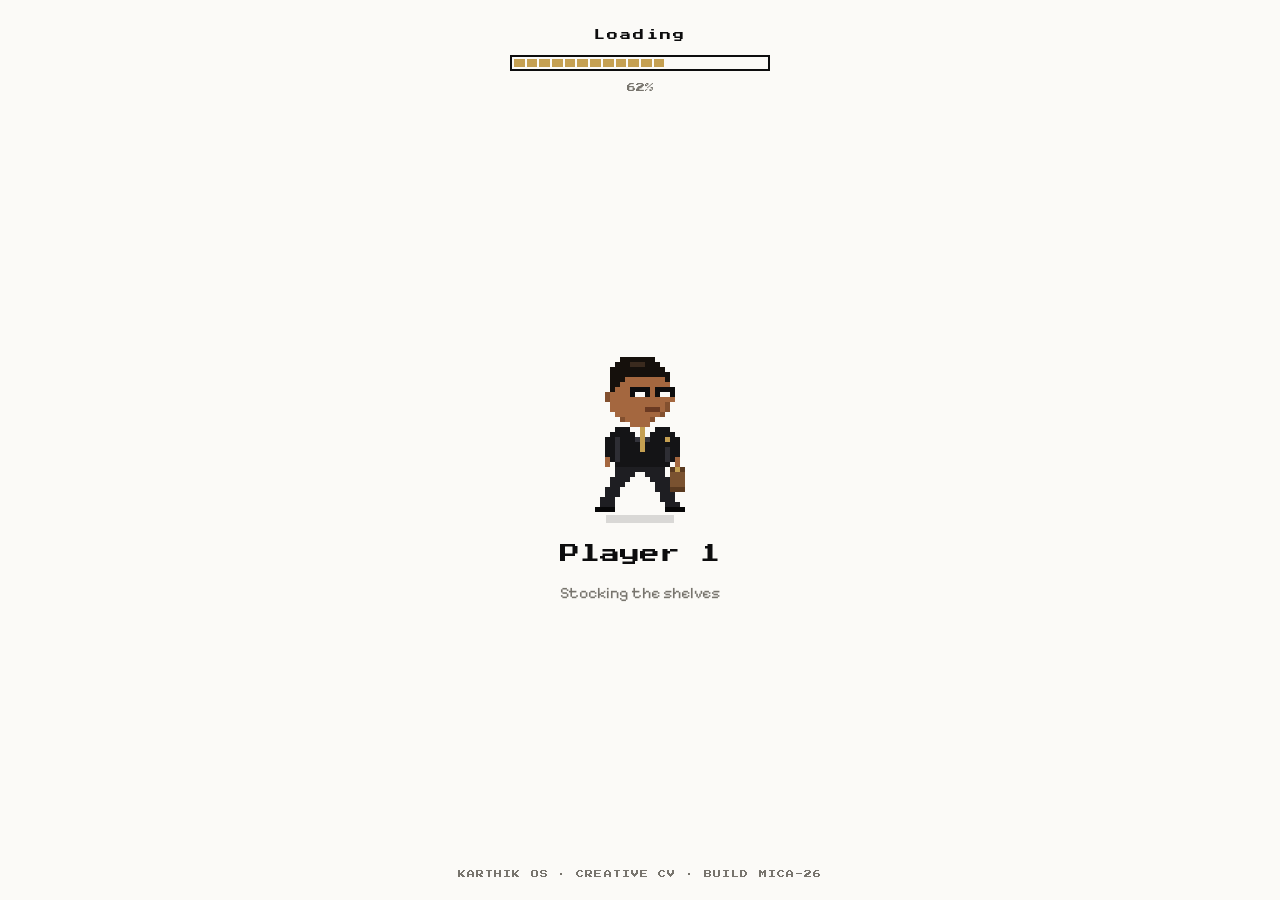
==== commit 4be7e399: "Game: achievement meter, back to desk button, golden drops, 8-bit sound" ====
--- a/game.html
+++ b/game.html
@@ -173,11 +173,55 @@
 
 /* ---------- Folder room ---------- */
 .room-head {
-  display: flex; justify-content: flex-end; align-items: center; gap: 18px;
-  padding: 16px 16px 0 150px; min-height: 58px;
+  display: flex; justify-content: flex-end; align-items: center; gap: 18px; flex-wrap: wrap;
+  padding: 14px 16px 0 150px; min-height: 58px;
   font-family: var(--display); font-size: 9px; letter-spacing: .08em; color: var(--grey); text-transform: uppercase;
 }
 .room-head .path b { color: var(--gold-deep); font-weight: 400; }
+.back-btn { margin-right: auto; font-size: 9px; padding: 10px 12px; }
+.back-btn:hover { transform: translateX(-3px); }
+
+/* Achievement meter */
+.quest { display: flex; align-items: center; gap: 10px; font-family: var(--display); font-size: 8px; letter-spacing: .08em; text-transform: uppercase; color: #a9a59c; }
+.light .quest { color: var(--ink); }
+.m-bar { position: relative; width: 128px; height: 16px; padding: 2px; border: 2px solid currentColor; flex: none; }
+.m-bar i { display: block; height: 100%; width: var(--p, 0%); background: var(--gold); transition: width 1s steps(10); }
+.m-bar b { position: absolute; top: 0; bottom: 0; width: 2px; background: currentColor; opacity: .5; }
+.m-pct { color: var(--gold); min-width: 4ch; font-variant-numeric: tabular-nums; }
+.light .m-pct { color: var(--gold-deep); }
+.m-rank { white-space: nowrap; }
+.m-drops { display: inline-flex; align-items: center; gap: 6px; white-space: nowrap; }
+.m-drops svg { width: 9px; height: 12px; }
+.sfx { border: 0; background: none; font-family: var(--display); font-size: 8px; letter-spacing: .08em; color: inherit; padding: 6px 4px; text-transform: uppercase; opacity: .8; }
+.sfx:hover { color: var(--gold); opacity: 1; }
+.light .sfx { color: var(--grey); }
+.light .sfx:hover { color: var(--gold-deep); }
+
+/* Achievement pop-up */
+#ach {
+  position: fixed; z-index: 58; left: 50%; top: calc(env(safe-area-inset-top, 0px) + 74px);
+  width: min(420px, calc(100% - 32px)); transform: translateX(-50%);
+  background: var(--ink); color: #fff; padding: 14px 16px 16px; display: grid; gap: 10px;
+  box-shadow: 0 -4px 0 var(--gold), 0 4px 0 var(--gold), -4px 0 0 var(--gold), 4px 0 0 var(--gold), 6px 10px 0 4px rgba(13,13,14,.2);
+  animation: achIn .5s cubic-bezier(.3,1.5,.5,1);
+}
+#ach.out { animation: achOut .35s ease-in forwards; }
+#ach .t { display: flex; justify-content: space-between; font-family: var(--display); font-size: 9px; letter-spacing: .12em; color: var(--gold); }
+#ach p { margin: 0; font-size: 17px; }
+#ach .quest { color: #cfcbc2; }
+#ach .m-bar { flex: 1; width: auto; }
+@keyframes achIn { from { transform: translate(-50%, -40px) scale(.8); opacity: 0; } }
+@keyframes achOut { to { transform: translate(-50%, -30px); opacity: 0; } }
+.confetti { position: fixed; top: -12px; z-index: 59; width: 8px; height: 8px; pointer-events: none; animation: fall var(--dur) cubic-bezier(.3,.1,.6,1) forwards; }
+@keyframes fall { to { transform: translate(var(--dx), 105vh) rotate(var(--rot)); } }
+
+/* Golden drops hidden on the desk */
+.drop { position: absolute; z-index: 5; width: 28px; height: 36px; pointer-events: none; animation: float 1.4s ease-in-out infinite; }
+.drop svg { width: 100%; height: 100%; display: block; filter: drop-shadow(2px 2px 0 var(--ink)); }
+.drop::after { content: ""; position: absolute; left: 4px; right: 4px; bottom: -10px; height: 4px; background: rgba(13,13,14,.12); }
+.drop.got { animation: got .5s ease-out forwards; }
+@keyframes float { 50% { transform: translateY(-6px); } }
+@keyframes got { to { transform: translateY(-40px) scale(1.4); opacity: 0; } }
 #section { display: flex; flex-direction: column; }
 .room {
   flex: 1; display: grid; grid-template-columns: minmax(0, 5fr) minmax(0, 7fr); gap: 24px 40px;
@@ -333,7 +377,9 @@
     padding-top: env(safe-area-inset-top, 0px); padding-bottom: env(safe-area-inset-bottom, 0px); box-shadow: none; }
 }
 @media (max-width: 760px) {
-  .clock, .quest > span:first-child { display: none; }
+  .clock, .m-rank, .m-drops { display: none; }
+  .m-bar { width: 72px; }
+  .room-head { padding-left: 16px; padding-top: 64px; }
   .room-head .path { display: none; }
 }
 @media (max-width: 560px) {
@@ -346,7 +392,8 @@
 }
 @media (prefers-reduced-motion: reduce) {
   .cover, .folder svg, #boot, #hero.jumping { transition: none; }
-  #hero .fig, .soc-hero img, .wavy span, #navList .pill, .detail { animation: none !important; }
+  #hero .fig, .soc-hero img, .wavy span, #navList .pill, .detail, .drop, #ach { animation: none !important; }
+  .confetti { display: none; }
   .dust, .spark { display: none; }
 }
 </style>
@@ -378,7 +425,7 @@
 <div id="desktop" class="view dotgrid" hidden>
   <header class="topbar">
     <div class="brand"><b>■</b> KARTHIK OS <span style="color:#a9a59c">v26</span></div>
-    <div class="right"><div class="quest"></div><div class="clock" id="clock"></div></div>
+    <div class="right"><div class="quest"></div><button class="sfx" type="button"></button><div class="clock" id="clock"></div></div>
   </header>
   <main class="desk-main" id="desk">
     <div class="hello">
@@ -403,7 +450,7 @@
 
 <!-- Folder room -->
 <div id="section" class="view dotgrid" hidden>
-  <div class="room-head light"><span class="path">C:\KARTHIK\<b id="secPath"></b></span><div class="quest"></div></div>
+  <div class="room-head light"><button class="px-btn back-btn" type="button" data-back>&lt; Back to desk</button><span class="path">C:\KARTHIK\<b id="secPath"></b></span><div class="quest"></div><button class="sfx" type="button"></button></div>
   <div class="room">
     <div class="room-left">
       <div id="secWavy"></div>
@@ -442,7 +489,7 @@
 
 <!-- Contact room -->
 <div id="contact" class="view dotgrid" hidden>
-  <div class="room-head light"><span class="path">C:\KARTHIK\<b>CONTACT</b></span><div class="quest"></div></div>
+  <div class="room-head light"><button class="px-btn back-btn" type="button" data-back>&lt; Back to desk</button><span class="path">C:\KARTHIK\<b>CONTACT</b></span><div class="quest"></div><button class="sfx" type="button"></button></div>
   <div class="contact-room">
     <div class="contact-inner" id="contactInner"></div>
   </div>
@@ -739,22 +786,134 @@
 let opened = new Set();
 try { opened = new Set(JSON.parse(localStorage.getItem("karthikos-opened") || "[]")); } catch {}
 let achievementDue = false;
+// Each folder opened moves the meter a third of the way; the rank reads like a shopping trip
+const RANKS = ["Just browsing", "Added to cart", "At checkout", "Sold! Let's talk"];
+const pctDone = () => Math.round((opened.size / FOLDERS.length) * 100);
+const DROP_ICON = `<svg viewBox="0 0 7 9" shape-rendering="crispEdges" aria-hidden="true"><path fill="#c5a052" d="M3 0h1v1h1v2h1v2h1v2h-1v1h-1v1H2v-1H1v-1H0V5h1V3h1V1h1z"/><path fill="#fbfaf7" d="M2 4h1v2H2z"/><path fill="#8f7032" d="M6 5h1v2H6zM5 7h1v1H5zM2 8h3v1H2z"/></svg>`;
+let meterShown = 0;
+function meterHTML(p) {
+  return `<span class="m-rank">${RANKS[Math.round(p / (100 / FOLDERS.length))]}</span>` +
+    `<span class="m-bar" role="progressbar" aria-label="CV completion" aria-valuenow="${p}" aria-valuemin="0" aria-valuemax="100"><i style="--p:${meterShown}%"></i>` +
+    FOLDERS.slice(1).map((_, k) => `<b style="left:${((k + 1) * 100) / FOLDERS.length}%"></b>`).join("") + `</span>` +
+    `<span class="m-pct">${p}%</span>` +
+    `<span class="m-drops" title="Golden drops found">${DROP_ICON}${dropsGot.size}/${DROPS.length}</span>`;
+}
 function updateQuest() {
-  $$(".quest").forEach((q) => {
-    q.innerHTML = `<span>Files</span><span>${FOLDERS.map((f, i) => `<i class="${opened.has(i) ? "on" : ""}"></i>`).join(" ")}</span><span>${opened.size}/${FOLDERS.length}</span>`;
-    q.title = "Folders opened";
-  });
+  const p = pctDone();
+  $$(".quest").forEach((q) => { q.innerHTML = meterHTML(p); });
+  // Fill from the old value to the new one so the jump is visible
+  requestAnimationFrame(() => requestAnimationFrame(() => $$(".m-bar i").forEach((i) => i.style.setProperty("--p", p + "%"))));
+  meterShown = p;
   [...$("#folders").children].forEach((b, i) => {
     b.querySelector(".stamp")?.remove();
     if (opened.has(i)) b.append(el("span", "stamp", "Opened"));
   });
 }
 function markOpened(i) {
-  if (opened.has(i)) return;
+  if (opened.has(i)) return false;
+  const before = meterShown;
   opened.add(i);
   try { localStorage.setItem("karthikos-opened", JSON.stringify([...opened])); } catch {}
+  if (opened.size === FOLDERS.length) achievementDue = true;
+  meterShown = before;
+  setTimeout(() => popAchievement(i, before), 450);
+  return true;
+}
+function popAchievement(i, before) {
+  $("#ach")?.remove();
+  const p = pctDone(), done = p === 100;
+  const a = el("div"); a.id = "ach"; a.setAttribute("role", "status");
+  a.innerHTML = `<span class="t"><span>${done ? "Profile complete" : "Achievement unlocked"}</span><span>+${Math.round(100 / FOLDERS.length)}%</span></span>
+    <p><b>${FOLDERS[i].name}</b> opened. ${done ? "You've seen every folder." : `${FOLDERS.length - opened.size} to go.`}</p>`;
+  const q = el("div", "quest"); q.innerHTML = meterHTML(p); a.append(q);
+  document.body.append(a);
+  meterShown = before;
   updateQuest();
-  if (opened.size === FOLDERS.length) achievementDue = true;
+  sfx(done ? "fanfare" : "ach");
+  if (done) confetti();
+  setTimeout(() => { a.classList.add("out"); setTimeout(() => a.remove(), 400); }, done ? 4200 : 3000);
+}
+function confetti() {
+  if (reduceMotion) return;
+  const colors = ["#c5a052", "#0d0d0e", "#fbfaf7", "#8f7032"];
+  for (let k = 0; k < 60; k++) {
+    const c = el("div", "confetti");
+    c.style.left = Math.random() * 100 + "vw";
+    c.style.background = colors[k % colors.length];
+    c.style.setProperty("--dx", (Math.random() * 160 - 80).toFixed(0) + "px");
+    c.style.setProperty("--rot", (Math.random() * 720 - 360).toFixed(0) + "deg");
+    c.style.setProperty("--dur", (1.6 + Math.random() * 1.4).toFixed(2) + "s");
+    c.style.animationDelay = (Math.random() * 0.5).toFixed(2) + "s";
+    document.body.append(c);
+    setTimeout(() => c.remove(), 3600);
+  }
+}
+
+/* ----- 8-bit sound effects (off until the visitor turns them on) ----- */
+let sfxOn = false, audio = null;
+try { sfxOn = localStorage.getItem("karthikos-sfx") === "1"; } catch {}
+const TUNES = {
+  jump: [[392, 0, .05], [587, .05, .08]], open: [[523, 0], [659, .07], [784, .14]], flip: [[880, 0, .035]],
+  back: [[659, 0], [440, .08]], coin: [[988, 0, .07], [1319, .07, .2]],
+  ach: [[523, 0], [659, .09], [784, .18], [1047, .27, .22]],
+  fanfare: [[523, 0], [523, .1], [523, .2], [659, .3, .14], [784, .46], [659, .56], [1047, .66, .4]],
+};
+function sfx(name) {
+  if (!sfxOn) return;
+  try {
+    audio ||= new (window.AudioContext || window.webkitAudioContext)();
+    const t = audio.currentTime;
+    TUNES[name].forEach(([f, d, len = .08]) => {
+      const o = audio.createOscillator(), g = audio.createGain();
+      o.type = "square"; o.frequency.value = f;
+      g.gain.setValueAtTime(0.045, t + d); g.gain.exponentialRampToValueAtTime(0.0001, t + d + len);
+      o.connect(g).connect(audio.destination); o.start(t + d); o.stop(t + d + len + .02);
+    });
+  } catch {}
+}
+function syncSfx() { $$(".sfx").forEach((b) => { b.textContent = sfxOn ? "Sound: on" : "Sound: off"; b.setAttribute("aria-pressed", String(sfxOn)); }); }
+document.addEventListener("click", (e) => {
+  if (!e.target.closest(".sfx")) return;
+  sfxOn = !sfxOn;
+  try { localStorage.setItem("karthikos-sfx", sfxOn ? "1" : "0"); } catch {}
+  syncSfx(); sfx("coin");
+});
+document.addEventListener("click", (e) => { if (e.target.closest("[data-back]")) navigate("home"); });
+
+/* ----- golden drops: three collectibles hidden on the desk, each hides a fun fact ----- */
+const DROPS = [
+  { fact: "I was manufactured in Thiruvananthapuram, Kerala." },
+  { fact: "At MICA I organised an Onam Sadhya for 400+ people." },
+  { fact: "I've woken up at 5 a.m. for a Rajinikanth first-day-first-show. Worth it." },
+];
+let dropsGot = new Set();
+try { dropsGot = new Set(JSON.parse(localStorage.getItem("karthikos-drops") || "[]")); } catch {}
+function placeDrops() {
+  $$(".drop").forEach((d) => d.remove());
+  const W = desk.clientWidth, ps = $(".play-space"), f = $("#folders");
+  const psY = ps.offsetTop + ps.offsetHeight * 0.55;
+  const spots = [[W * 0.12, psY], [W * 0.88, psY], W >= 900 ? [W * 0.1, f.offsetTop + f.offsetHeight * 0.55] : [W * 0.5, ps.offsetTop + 14]];
+  DROPS.forEach((d, i) => {
+    [d.x, d.y] = spots[i];
+    if (dropsGot.has(i)) return;
+    const n = el("div", "drop"); n.innerHTML = DROP_ICON;
+    n.style.left = d.x - 14 + "px"; n.style.top = d.y - 36 + "px";
+    n.style.animationDelay = i * -0.45 + "s";
+    d.node = n; desk.append(n);
+  });
+}
+function checkDrops() {
+  DROPS.forEach((d, i) => {
+    if (dropsGot.has(i) || !d.node || Math.hypot(H.x - d.x, H.y - d.y) > 38) return;
+    dropsGot.add(i);
+    try { localStorage.setItem("karthikos-drops", JSON.stringify([...dropsGot])); } catch {}
+    d.node.classList.add("got"); const n = d.node; d.node = null; setTimeout(() => n.remove(), 520);
+    burst(d.x, d.y - 20, 12); sfx("coin");
+    meterShown = pctDone(); updateQuest();
+    const all = dropsGot.size === DROPS.length;
+    say(`<b>Golden drop ${dropsGot.size}/${DROPS.length}</b><br>${d.fact}${all ? "<br><b>All drops found!</b> You're thorough. I like that." : ""}`, 6000);
+    H.lastInput = performance.now() + 2000;
+  });
 }
 function showAchievement() {
   $("#toast")?.remove();
@@ -831,7 +990,8 @@
   $("#contact").hidden = dest !== "contact";
   const fi = FOLDERS.findIndex((f) => f.id === dest);
   view = fi >= 0 ? "folder" : dest;
-  if (fi >= 0) { renderSection(fi); markOpened(fi); }
+  if (fi >= 0) { renderSection(fi); markOpened(fi); sfx("open"); }
+  if (dest === "contact") sfx("open");
   if (dest === "home") { H.running ? returnHero(from) : startHero(); }
   try { history.replaceState(null, "", dest === "home" ? location.pathname : "#" + dest); } catch {}
   scrollTo(0, 0);
@@ -873,8 +1033,8 @@
     holder.append(b);
   });
   $("#how").innerHTML = TOUCH
-    ? "<span>Drag or tap to walk</span><span>Tap a folder to enter</span>"
-    : "<span>Move <kbd>Mouse</kbd> or <kbd>Arrows</kbd> <kbd>WASD</kbd></span><span>Enter <kbd>Click</kbd> or <kbd>Enter</kbd></span>";
+    ? "<span>Drag or tap to walk</span><span>Tap a folder to enter</span><span>Find 3 golden drops</span>"
+    : "<span>Move <kbd>Mouse</kbd> or <kbd>Arrows</kbd> <kbd>WASD</kbd></span><span>Enter <kbd>Click</kbd> or <kbd>Enter</kbd></span><span>Find 3 golden drops</span>";
   $("#deskContact").replaceWith(contactLine(true));
   const clock = $("#clock");
   const t = () => { clock.textContent = new Date().toLocaleTimeString([], { hour: "2-digit", minute: "2-digit" }); };
@@ -887,11 +1047,12 @@
 const H = { x: 0, y: 0, tx: null, ty: null, stopAt: 4, keys: new Set(), dash: null, left: false,
   frame: 0, lastFrame: 0, lastDust: 0, lastInput: 0, near: -1, idleLine: 0, running: false, busy: false, t: 0 };
 const IDLE_LINES = [
-  "Fun fact: I was manufactured in Thiruvananthapuram.",
+  "Every folder you open fills the meter up top.",
   "Yes, the shirts really are that bright.",
   "Tip: the arrow keys and WASD work too.",
   "What if it all works out?",
   "Not sure where to start? Try <b>Player Profile</b>.",
+  "Psst. There are <b>golden drops</b> hidden on this desk.",
 ];
 let sayTimer = 0;
 function say(html, ms) {
@@ -997,6 +1158,7 @@
       if (H.x > z.l && H.x < z.r && H.y > z.t && H.y < z.b) { near = i; break; }
     }
     setNear(near);
+    checkDrops();
     if (!moving && near === -1 && now - H.lastInput > 7000) {
       H.lastInput = now;
       say(opened.size === FOLDERS.length ? "You've seen it all. <b>Let's talk?</b>" : IDLE_LINES[H.idleLine++ % IDLE_LINES.length], 4500);
@@ -1008,6 +1170,7 @@
 
 function startHero() {
   heroImg.src = STAND;
+  placeDrops();
   const ps = $(".play-space");
   H.x = desk.clientWidth / 2;
   H.y = ps.offsetTop + ps.offsetHeight - 16;
@@ -1019,6 +1182,8 @@
 }
 function returnHero(from) {
   H.busy = false; H.tx = null; H.dash = null; H.keys.clear(); H.near = -2;
+  sfx("back");
+  requestAnimationFrame(placeDrops);
   hero.classList.remove("jumping"); hero.classList.add("idle");
   heroImg.src = STAND;
   requestAnimationFrame(() => {
@@ -1039,6 +1204,7 @@
   const g = folderGeom(i);
   H.keys.clear();
   const jumpOn = () => {
+    sfx("jump");
     H.busy = true;
     const top = folderGeom(i).top;
     H.left = top.x < H.x;
@@ -1078,7 +1244,7 @@
 addEventListener("pointerup", () => (dragging = false));
 addEventListener("pointercancel", () => (dragging = false));
 desk.addEventListener("touchmove", (e) => { if (dragging) e.preventDefault(); }, { passive: false });
-addEventListener("resize", () => { if (!$("#desktop").hidden) { clampHero(); renderHero(); } });
+addEventListener("resize", () => { if (!$("#desktop").hidden) { clampHero(); renderHero(); placeDrops(); } });
 
 /* =====================================================================
    Folder room: vertical card stack + opened card
@@ -1224,6 +1390,7 @@
   const dir = n > S.active ? 1 : -1;
   S.active = n;
   stackLayout();
+  sfx("flip");
   if (S.detail) renderDetail(dir);
 }
 const stepStack = (dir) => goCard(S.active + dir);
@@ -1295,6 +1462,7 @@
 
 function openDetail() {
   if (S.detail) return;
+  sfx("open");
   const front = stack.querySelector(".cover.front");
   const from = front?.getBoundingClientRect();
   S.detail = true;
@@ -1407,6 +1575,7 @@
    ===================================================================== */
 buildDesktop();
 buildContact();
+syncSfx();
 const startAt = DESTS.includes(location.hash.slice(1)) ? location.hash.slice(1) : "home";
 loader({
   title: "Player 1",
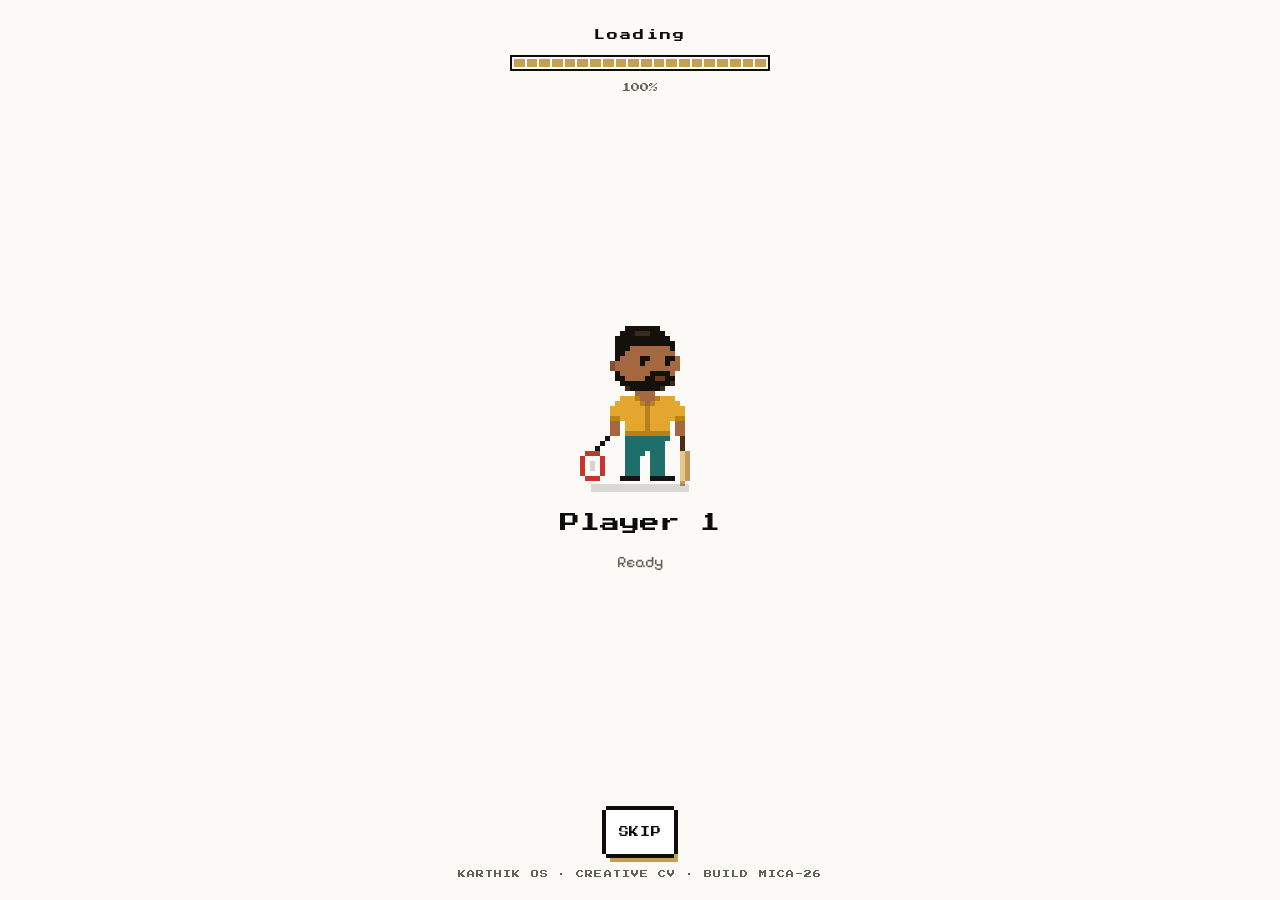
==== commit a3a1ac31: "Karthik OS final: content, new character, photos, mobile pass; root redirects to game.html; remove o" ====
--- a/game.html
+++ b/game.html
@@ -8,7 +8,9 @@
 <link rel="icon" href="favicon.png">
 <link rel="preconnect" href="https://fonts.googleapis.com">
 <link rel="preconnect" href="https://fonts.gstatic.com" crossorigin>
-<link rel="stylesheet" href="https://fonts.googleapis.com/css2?family=Press+Start+2P&family=Pixelify+Sans:wght@400;500;700&family=Archivo:wght@400;500;700;800&display=swap">
+<!-- Fonts load without blocking the first paint; system fallbacks show until they arrive -->
+<link rel="preload" as="style" href="https://fonts.googleapis.com/css2?family=Press+Start+2P&family=Pixelify+Sans:wght@400;700&family=Archivo:wght@400;700;800&display=swap" onload="this.onload=null;this.rel='stylesheet'">
+<noscript><link rel="stylesheet" href="https://fonts.googleapis.com/css2?family=Press+Start+2P&family=Pixelify+Sans:wght@400;700&family=Archivo:wght@400;700;800&display=swap"></noscript>
 <style>
 /* Single deliberate look: paper-white desk, ink black, L'Oréal gold. */
 :root {
@@ -17,10 +19,10 @@
   --ink-2: #26262a;
   --paper: #f3f2ef;
   --card: #ffffff;
-  --grey: #77746d;
+  --grey: #625f59;
   --line: #d9d6cf;
   --gold: #c5a052;
-  --gold-deep: #8f7032;
+  --gold-deep: #7a5f28;
   --gold-soft: #efe4c8;
   --display: "Press Start 2P", ui-monospace, "Courier New", monospace;
   --pixel: "Pixelify Sans", ui-monospace, "Courier New", monospace;
@@ -46,6 +48,7 @@
 .dotgrid { background: radial-gradient(circle, #dcd9d2 1px, transparent 1.5px) 0 0 / 16px 16px, var(--paper); }
 
 .px-btn {
+  min-height: 44px; min-width: 44px; display: inline-flex; align-items: center; justify-content: center;
   font-family: var(--display); font-size: 10px; letter-spacing: .06em; text-transform: uppercase;
   background: var(--card); border: 0; padding: 11px 13px; margin: 4px;
   box-shadow: 0 -4px 0 0 var(--ink), 0 4px 0 0 var(--ink), -4px 0 0 0 var(--ink), 4px 0 0 0 var(--ink), 4px 8px 0 0 var(--gold);
@@ -74,16 +77,19 @@
 .ld-bar i.on { background: var(--gold); }
 #pct { font-family: var(--display); font-size: 9px; font-variant-numeric: tabular-nums; color: var(--grey); }
 .ld-mid { display: grid; justify-items: center; align-content: center; gap: 22px; }
-.ld-fig { position: relative; width: 100px; height: 160px; }
-.ld-fig img { width: 100px; height: 160px; display: block; position: relative; }
+.ld-fig { position: relative; width: 130px; height: 160px; }
+.ld-fig img { width: 130px; height: 160px; display: block; position: relative; }
 .ld-fig::after { content: ""; position: absolute; left: 16px; right: 16px; bottom: -6px; height: 8px; background: rgba(13,13,14,.14); }
 #ldTitle { font-family: var(--display); font-weight: 400; font-size: clamp(14px, 3vw, 20px); margin: 0; text-align: center; line-height: 1.5; }
 #ldMsg { font-size: 16px; color: var(--grey); margin: -10px 0 0; }
+#boot { grid-template-rows: auto 1fr auto auto; }
+.ld-skip { justify-self: center; margin-bottom: 14px; }
 .ld-foot { font-family: var(--display); font-size: 8px; letter-spacing: .14em; color: var(--grey); }
 
 /* ---------- Navigate pills (top-left, everywhere) ---------- */
 #nav { position: fixed; z-index: 50; top: calc(env(safe-area-inset-top, 0px) + 12px); left: 12px; display: grid; gap: 8px; justify-items: start; }
 .pill {
+  min-height: 44px;
   font-family: var(--display); font-size: 9px; letter-spacing: .04em; text-transform: lowercase;
   padding: 9px 14px; border-radius: 999px; border: 2px solid var(--ink);
   background: var(--card); color: var(--ink); box-shadow: 2px 3px 0 var(--ink);
@@ -116,7 +122,7 @@
 
 #desktop { display: flex; flex-direction: column; }
 .desk-main {
-  position: relative; flex: 1;
+  position: relative; flex: 1; touch-action: pan-y;
   display: grid; justify-items: center; align-content: center; gap: 30px;
   padding: 44px 16px 24px;
 }
@@ -138,9 +144,10 @@
 .how { display: flex; flex-wrap: wrap; justify-content: center; gap: 8px 18px; margin: 0; font-family: var(--display); font-size: 8px; line-height: 1.8; letter-spacing: .08em; color: var(--grey); text-transform: uppercase; }
 .how kbd { font-family: inherit; color: var(--ink); background: var(--card); padding: 3px 5px; box-shadow: 0 2px 0 var(--ink), 0 -2px 0 var(--ink), 2px 0 0 var(--ink), -2px 0 0 var(--ink); margin: 0 2px; }
 .play-space { height: 150px; }
+@media (hover: none), (pointer: coarse), (max-width: 560px), (max-height: 500px) { .play-space { height: 290px; } }
 
 /* The walking character */
-#hero { --hw: 80px; --hh: 128px; position: absolute; left: 0; top: 0; z-index: 6; pointer-events: none; will-change: transform; }
+#hero { --hw: 104px; --hh: 128px; position: absolute; left: 0; top: 0; z-index: 6; pointer-events: none; will-change: transform; }
 #hero .fig { position: relative; width: var(--hw); height: var(--hh); }
 #hero .fig img { width: 100%; height: 100%; display: block; }
 #hero.left .fig img { transform: scaleX(-1); }
@@ -151,13 +158,13 @@
 @keyframes bob { 50% { transform: translateY(-3px); } }
 @keyframes jump { 45% { transform: translateY(-34px); } }
 .bubble {
-  position: absolute; bottom: calc(100% + 14px); left: calc(var(--hw) / 2); transform: translateX(-24px);
+  position: absolute; bottom: calc(100% + 14px); left: 0;
   width: max-content; max-width: min(250px, 70vw); padding: 9px 12px; font-size: 15px; line-height: 1.35;
   background: var(--card); box-shadow: 0 -4px 0 0 var(--ink), 0 4px 0 0 var(--ink), -4px 0 0 0 var(--ink), 4px 0 0 0 var(--ink);
 }
-.bubble::after { content: ""; position: absolute; left: 20px; bottom: -12px; width: 8px; height: 8px; background: var(--ink); box-shadow: 4px -4px 0 var(--ink); }
-#hero.edge-r .bubble { transform: translateX(calc(-100% + 24px)); }
-#hero.edge-r .bubble::after { left: auto; right: 20px; box-shadow: -4px -4px 0 var(--ink); }
+.bubble::after { content: ""; position: absolute; left: var(--tail, 20px); bottom: -12px; width: 8px; height: 8px; background: var(--ink); box-shadow: 4px -4px 0 var(--ink); }
+.bubble.beside { bottom: auto; top: 6px; }
+.bubble.beside::after { display: none; }
 .bubble b { color: var(--gold-deep); }
 .dust { position: absolute; z-index: 5; width: 6px; height: 6px; background: #cfcbc2; pointer-events: none; animation: dust .45s steps(4) forwards; }
 @keyframes dust { to { transform: translate(var(--dx), -12px) scale(.3); opacity: 0; } }
@@ -167,9 +174,10 @@
 .desk-foot { display: flex; flex-wrap: wrap; gap: 10px 24px; justify-content: space-between; align-items: center; padding: 14px 16px; border-top: 4px solid var(--ink); background: var(--card); font-size: 15px; }
 .desk-foot .quote { font-family: var(--display); font-size: 10px; line-height: 1.7; color: var(--gold-deep); }
 .contact-line { display: flex; flex-wrap: wrap; gap: 8px 18px; align-items: center; }
+.contact-line a:not(.px-btn) { min-height: 44px; display: inline-flex; align-items: center; padding: 0 4px; }
 .contact-line a { color: var(--ink); text-decoration-thickness: 2px; text-underline-offset: 3px; }
 .contact-line a:hover { color: var(--gold-deep); }
-.copy { border: 0; background: none; padding: 0 4px; font-size: 14px; color: var(--gold-deep); text-decoration: underline; }
+.copy { min-height: 44px; min-width: 44px; border: 0; background: none; padding: 0 6px; font-size: 14px; color: var(--gold-deep); text-decoration: underline; }
 
 /* ---------- Folder room ---------- */
 .room-head {
@@ -192,26 +200,14 @@
 .m-rank { white-space: nowrap; }
 .m-drops { display: inline-flex; align-items: center; gap: 6px; white-space: nowrap; }
 .m-drops svg { width: 9px; height: 12px; }
-.sfx { border: 0; background: none; font-family: var(--display); font-size: 8px; letter-spacing: .08em; color: inherit; padding: 6px 4px; text-transform: uppercase; opacity: .8; }
+.sfx { min-height: 44px; min-width: 44px; border: 0; background: none; font-family: var(--display); font-size: 8px; letter-spacing: .08em; color: inherit; padding: 6px 8px; text-transform: uppercase; opacity: .8; }
 .sfx:hover { color: var(--gold); opacity: 1; }
 .light .sfx { color: var(--grey); }
 .light .sfx:hover { color: var(--gold-deep); }
 
-/* Achievement pop-up */
-#ach {
-  position: fixed; z-index: 58; left: 50%; top: calc(env(safe-area-inset-top, 0px) + 74px);
-  width: min(420px, calc(100% - 32px)); transform: translateX(-50%);
-  background: var(--ink); color: #fff; padding: 14px 16px 16px; display: grid; gap: 10px;
-  box-shadow: 0 -4px 0 var(--gold), 0 4px 0 var(--gold), -4px 0 0 var(--gold), 4px 0 0 var(--gold), 6px 10px 0 4px rgba(13,13,14,.2);
-  animation: achIn .5s cubic-bezier(.3,1.5,.5,1);
-}
-#ach.out { animation: achOut .35s ease-in forwards; }
-#ach .t { display: flex; justify-content: space-between; font-family: var(--display); font-size: 9px; letter-spacing: .12em; color: var(--gold); }
-#ach p { margin: 0; font-size: 17px; }
-#ach .quest { color: #cfcbc2; }
-#ach .m-bar { flex: 1; width: auto; }
-@keyframes achIn { from { transform: translate(-50%, -40px) scale(.8); opacity: 0; } }
-@keyframes achOut { to { transform: translate(-50%, -30px); opacity: 0; } }
+.quest { position: relative; }
+.m-plus { position: absolute; right: 0; top: -2px; font-family: var(--display); font-size: 9px; color: var(--ink); background: var(--gold); padding: 3px 5px; box-shadow: 2px 2px 0 var(--ink); pointer-events: none; animation: plus 1.6s ease-out forwards; }
+@keyframes plus { 0% { transform: translateY(12px); opacity: 0; } 20% { transform: none; opacity: 1; } 75% { opacity: 1; } 100% { transform: translateY(-14px); opacity: 0; } }
 .confetti { position: fixed; top: -12px; z-index: 59; width: 8px; height: 8px; pointer-events: none; animation: fall var(--dur) cubic-bezier(.3,.1,.6,1) forwards; }
 @keyframes fall { to { transform: translate(var(--dx), 105vh) rotate(var(--rot)); } }
 
@@ -238,11 +234,11 @@
 .room-right { display: grid; justify-items: center; gap: 16px; min-width: 0; }
 
 /* Card list: jump to any card in one click */
-.toc-wrap { position: relative; padding-left: 50px; display: grid; gap: 8px; margin-top: 4px; }
+.toc-wrap { position: relative; padding-left: 60px; display: grid; gap: 8px; margin-top: 4px; }
 .toc-head { display: flex; justify-content: space-between; gap: 10px; font-family: var(--display); font-size: 8px; letter-spacing: .12em; text-transform: uppercase; color: var(--grey); padding: 0 10px; }
 .toc { list-style: none; margin: 0; padding: 0; display: grid; gap: 4px; }
 .toc button {
-  width: 100%; display: grid; grid-template-columns: 30px 1fr auto; align-items: center; gap: 10px;
+  min-height: 48px; width: 100%; display: grid; grid-template-columns: 30px 1fr auto; align-items: center; gap: 10px;
   text-align: left; border: 0; background: transparent; padding: 8px 10px;
   transition: background .15s, transform .2s cubic-bezier(.3,1.4,.5,1), box-shadow .15s;
 }
@@ -256,7 +252,7 @@
 .toc button[aria-current="true"] { background: var(--ink); color: #fff; transform: translateX(8px); box-shadow: 4px 4px 0 var(--gold); }
 .toc button[aria-current="true"] .n, .toc button[aria-current="true"] .mark { color: var(--gold); }
 .toc button[aria-current="true"] .t small { color: #cfcbc2; }
-#tocHero { position: absolute; left: 0; top: 0; width: 40px; height: 64px; transition: transform .38s cubic-bezier(.3,1.2,.5,1); pointer-events: none; }
+#tocHero { position: absolute; left: 0; top: 0; width: 52px; height: 64px; transition: transform .38s cubic-bezier(.3,1.2,.5,1); pointer-events: none; }
 .now { text-align: center; display: grid; gap: 6px; position: relative; z-index: 120; }
 .now h2 { font-family: var(--display); font-weight: 400; font-size: clamp(13px, 1.8vw, 18px); line-height: 1.5; margin: 0; text-wrap: balance; }
 
@@ -284,9 +280,10 @@
 .cover .c-todo { position: absolute; right: 14px; bottom: 12px; font-family: var(--display); font-size: 7px; color: var(--gold); border: 2px dashed var(--gold); padding: 4px 6px; }
 
 .stack-ctl { display: flex; align-items: center; gap: 12px; flex-wrap: wrap; justify-content: center; }
-.dots { display: flex; gap: 8px; }
-.dots button { width: 12px; height: 12px; border: 0; padding: 0; background: var(--line); }
-.dots button[aria-current="true"] { background: var(--gold); box-shadow: 2px 2px 0 var(--ink); }
+.dots { display: flex; gap: 0; }
+.dots button { position: relative; width: 44px; height: 44px; border: 0; padding: 0; background: none; }
+.dots button::before { content: ""; position: absolute; left: 16px; top: 16px; width: 12px; height: 12px; background: var(--line); }
+.dots button[aria-current="true"]::before { background: var(--gold); box-shadow: 2px 2px 0 var(--ink); }
 .hint { font-size: 14px; color: var(--grey); text-align: center; margin: 0; }
 
 /* Opened card */
@@ -299,20 +296,25 @@
 @keyframes rise { from { transform: translateY(30px) scale(.97); opacity: 0; } }
 .detail-top { display: flex; justify-content: space-between; align-items: center; gap: 10px; padding: 10px 12px; background: var(--ink); color: #fff; font-family: var(--display); font-size: 8px; letter-spacing: .1em; text-transform: uppercase; }
 .detail-top .n { color: var(--gold); }
-.detail-top button { border: 0; background: none; color: #fff; font-family: var(--display); font-size: 9px; padding: 6px; }
+.detail-top button { min-height: 44px; border: 0; background: none; color: #fff; font-family: var(--display); font-size: 9px; padding: 6px 10px; }
 .detail-top button:hover { color: var(--gold); }
 .detail-body { flex: 1; overflow-y: auto; padding: 24px clamp(18px, 3vw, 32px) 26px; display: grid; align-content: start; gap: 16px; overscroll-behavior: contain; }
 .detail-body::-webkit-scrollbar { width: 8px; }
 .detail-body::-webkit-scrollbar-thumb { background: var(--ink); }
 .detail-body h3 { font-family: var(--read); font-weight: 800; font-size: clamp(26px, 3.4vw, 38px); line-height: 1.1; letter-spacing: -.01em; margin: 0; text-wrap: balance; }
 .detail-body p { margin: 0; font-family: var(--read); font-size: 19px; line-height: 1.55; max-width: 60ch; }
-.detail-body .media { width: 100%; aspect-ratio: 16 / 10; object-fit: cover; object-position: 50% 25%; display: block; border: 4px solid var(--ink); background: var(--line); }
+.detail-body .media { width: 100%; aspect-ratio: 16 / 10; object-fit: cover; object-position: 50% 25%; display: block; border: 3px solid var(--ink); border-radius: 12px; background: var(--line); }
 .detail-body .media.portrait { aspect-ratio: 4 / 3; }
 .detail-body .logo { height: 40px; width: auto; justify-self: start; }
 .stats { display: grid; margin: 0; border-top: 2px dashed var(--line); }
 .stats div { display: grid; grid-template-columns: 96px 1fr; gap: 12px; padding: 7px 0; border-bottom: 2px dashed var(--line); }
 .stats dt { font-family: var(--display); font-size: 8px; line-height: 2.6; color: var(--gold-deep); text-transform: uppercase; }
 .stats dd { margin: 0; font-family: var(--read); font-size: 17px; }
+.subsec { display: grid; gap: 6px; }
+.subsec h4 { margin: 4px 0 0; font-family: var(--display); font-weight: 400; font-size: 9px; line-height: 1.8; letter-spacing: .08em; color: var(--gold-deep); text-wrap: balance; }
+.detail-body .actions { display: flex; flex-wrap: wrap; gap: 8px 14px; align-items: center; padding-top: 4px; }
+.detail-body .actions a { text-decoration: none; color: var(--ink); }
+.detail-body .actions a.dark { color: #fff; }
 .detail-body ul { margin: 0; padding: 0; list-style: none; display: grid; gap: 12px; }
 .detail-body li { display: grid; grid-template-columns: 14px 1fr; gap: 12px; font-family: var(--read); font-size: 19px; }
 .detail-body li::before { content: ""; width: 9px; height: 9px; margin-top: 9px; background: var(--gold); box-shadow: 2px 2px 0 var(--ink); }
@@ -336,25 +338,27 @@
 .soc .circ { width: 76px; height: 76px; border-radius: 50%; background: var(--ink); color: #fff; display: grid; place-items: center; box-shadow: 3px 5px 0 var(--gold); transition: transform .12s steps(2), color .12s; }
 .soc:hover .circ, .soc:focus-visible .circ { transform: translateY(-5px); color: var(--gold); }
 .soc svg { width: 30px; height: 30px; }
-.soc-hero { position: relative; width: 60px; height: 96px; }
-.soc-hero img { width: 60px; height: 96px; display: block; animation: bob 1.1s steps(2) infinite; }
+.soc-hero { position: relative; width: 78px; height: 96px; }
+.soc-hero img { width: 78px; height: 96px; display: block; animation: bob 1.1s steps(2) infinite; }
 .email-line { font-family: var(--read); font-size: 18px; }
-.closing { font-family: var(--display); font-size: clamp(11px, 1.8vw, 14px); line-height: 1.8; color: var(--gold-deep); margin: 6px 0 0; }
-
-/* Achievement toast */
+
+/* Achievement toast: top-right corner, clear of the cards and their buttons */
 #toast {
-  position: fixed; left: 50%; bottom: calc(env(safe-area-inset-bottom, 0px) + 20px); z-index: 45;
-  transform: translateX(-50%); width: min(420px, calc(100% - 32px));
-  background: var(--ink); color: #fff; padding: 14px 16px; display: grid; gap: 8px;
+  position: fixed; right: 12px; top: calc(env(safe-area-inset-top, 0px) + 12px); z-index: 57;
+  width: min(340px, calc(100% - 170px));
+  background: var(--ink); color: #fff; padding: 12px 14px; display: grid; gap: 8px;
   box-shadow: 0 -4px 0 var(--gold), 0 4px 0 var(--gold), -4px 0 0 var(--gold), 4px 0 0 var(--gold);
-  animation: toastIn .3s steps(3);
-}
-#toast .t { font-family: var(--display); font-size: 9px; letter-spacing: .12em; color: var(--gold); }
-#toast p { margin: 0; font-size: 16px; }
-#toast .row { display: flex; gap: 10px; align-items: center; flex-wrap: wrap; }
+  animation: toastIn .4s cubic-bezier(.3,1.4,.5,1);
+}
+#toast.out { animation: toastOut .35s ease-in forwards; }
+#toast .t { font-family: var(--display); font-size: 9px; letter-spacing: .12em; color: var(--gold); line-height: 1.6; }
+#toast p { margin: 0; font-size: 15px; }
+#toast .row { display: flex; gap: 6px 12px; align-items: center; flex-wrap: wrap; font-size: 15px; }
 #toast a { color: var(--gold); }
-#toast button { border: 0; background: none; color: #a9a59c; font-family: var(--display); font-size: 8px; margin-left: auto; }
-@keyframes toastIn { from { transform: translate(-50%, 30px); opacity: 0; } }
+#toast a { min-height: 44px; display: inline-flex; align-items: center; }
+#toast button { min-height: 44px; min-width: 44px; border: 0; background: none; color: #a9a59c; font-family: var(--display); font-size: 8px; margin-left: auto; }
+@keyframes toastIn { from { transform: translateX(40px); opacity: 0; } }
+@keyframes toastOut { to { transform: translateX(40px); opacity: 0; } }
 
 @media (max-width: 900px) {
   .room { grid-template-columns: 1fr; align-items: start; gap: 18px; }
@@ -376,6 +380,8 @@
   .detail { position: fixed; inset: 0; z-index: 55; width: auto; max-height: none;
     padding-top: env(safe-area-inset-top, 0px); padding-bottom: env(safe-area-inset-bottom, 0px); box-shadow: none; }
 }
+@media (max-width: 1000px) { .clock { display: none; } }
+@media (max-width: 900px) { .m-rank { display: none; } }
 @media (max-width: 760px) {
   .clock, .m-rank, .m-drops { display: none; }
   .m-bar { width: 72px; }
@@ -383,16 +389,17 @@
   .room-head .path { display: none; }
 }
 @media (max-width: 560px) {
-  .topbar .brand span { display: none; }
+  .topbar .brand { display: none; }
+  .topbar { justify-content: flex-end; }
   .folders { gap: 12px 8px; }
   .folder { width: 150px; }
   .folder svg { width: 104px; }
-  #hero { --hw: 60px; --hh: 96px; }
+  #hero { --hw: 78px; --hh: 96px; }
   .stack-ctl .px-btn { padding: 10px; }
 }
 @media (prefers-reduced-motion: reduce) {
   .cover, .folder svg, #boot, #hero.jumping { transition: none; }
-  #hero .fig, .soc-hero img, .wavy span, #navList .pill, .detail, .drop, #ach { animation: none !important; }
+  #hero .fig, .soc-hero img, .wavy span, #navList .pill, .detail, .drop, #toast, .m-plus { animation: none !important; }
   .confetti { display: none; }
   .dust, .spark { display: none; }
 }
@@ -412,6 +419,7 @@
     <p id="ldTitle">Player 1</p>
     <p id="ldMsg">Warming up the serum</p>
   </div>
+  <button class="px-btn ld-skip" id="ldSkip" type="button">Skip</button>
   <div class="ld-foot">KARTHIK OS · CREATIVE CV · BUILD MICA-26</div>
 </div>
 
@@ -431,7 +439,7 @@
     <div class="hello">
       <p class="eyebrow">Creative CV · for L'Oréal</p>
       <h1>Choose a <em>file</em>, Player 2</h1>
-      <p class="lede">Walk Karthik over to a folder to step inside. Three rooms, one person.</p>
+      <p class="lede">Click a folder to open it, or walk Karthik over if you'd like to play. Three rooms, one person.</p>
     </div>
     <div class="folders" id="folders"></div>
     <p class="how" id="how"></p>
@@ -506,10 +514,16 @@
   email: "imkarthi7@gmail.com",
   linkedin: "https://www.linkedin.com/in/karthik-jeyakumar/",
   resume: "assets/resume.pdf",
-  photo: "assets/karthik.jpg",
-  closing: "What if it all works out?",
+  photo: "assets/img/karthik-badge.webp",
 };
 
+/*
+ * Each card can use any of:
+ *   body:     paragraphs
+ *   sections: sub-sections, each { heading, text } (heading shows in the pixel font)
+ *   list:     short lines shown as a list
+ *   actions:  buttons, each { label, href } or { label, go: "contact" }
+ */
 const FOLDERS = [
   {
     id: "profile",
@@ -519,9 +533,9 @@
     emblem: "person",
     cards: [
       {
-        tag: "Player 1",
+        tag: "PLAYER 1",
         title: "Karthik",
-        image: { src: "assets/karthik.jpg", alt: "Portrait of Karthik", portrait: true },
+        image: { src: "assets/img/karthik.webp", alt: "Portrait of Karthik", portrait: true },
         stats: [
           ["Origin", "Thiruvananthapuram, Kerala"],
           ["Guild", "MICA, Ahmedabad"],
@@ -531,28 +545,37 @@
         body: ["Ask my batchmates about me and you'll probably hear about the bright shirts, the even brighter phone cases, and a laugh that reaches you before I do. I won't argue."],
       },
       {
-        tag: "Origin story",
+        tag: "ORIGIN STORY",
         title: "Choices, made",
         body: ["My parents always trusted me to make my own choices, so I made them: Electrical Engineering, leaving a stable job for an MBA, moving from Kerala to Ahmedabad, and chasing an off-campus FMCG sales internship because I wanted to work close to consumers."],
       },
       {
-        tag: "Level 2",
+        tag: "LEVEL 2",
         title: "MICA",
-        body: [
-          "MICA was the first time I left home. I knew very little Hindi and had no idea how I'd fit in. So I started talking.",
-          "From organising an Onam Sadhya for 400+ people to waking up at 5 a.m. for a Rajinikanth first-day-first-show, MICA let me be fully myself. Somewhere along the way, I found sales: people, problem-solving and the thrill of figuring things out.",
+        body: ["MICA was the first time I left home. I knew very little Hindi and had no idea how I'd fit in. So I started talking. From organising an Onam Sadhya for 400+ people to waking up at 5 a.m. for a Rajinikanth first-day-first-show, MICA let me be fully myself. Somewhere along the way, I found sales: people, problem-solving and the thrill of figuring things out."],
+      },
+      {
+        tag: "SIDE QUESTS",
+        title: "Passions",
+        sections: [
+          { heading: "CRICKET — I REMEMBER THE SCORE, NOT THE DATE", text: "I may not remember when a game happened, but I'll remember the score, strike rate and who scored what. Every IPL season, I used to make squad sheets for every team with their batting and bowling line-ups, using two colour pens." },
+          { heading: "BADMINTON — I PLAY THE PLAYER", text: "I started by playing my own game. Now, I watch how my opponent plays and adapt — if someone keeps smashing, I slow the rally down; if they rely on drops, I adjust my positioning and pace accordingly. Every game becomes a little experiment in figuring out what works." },
+          { heading: "MOVIES — A DIFFERENT WAY OF LOOKING", text: "Movies give me perspectives I might not otherwise encounter. Pariyerum Perumal made me think about how differently people can experience the same society." },
         ],
       },
       {
-        tag: "Side quests",
-        title: "Passions",
-        body: ["TODO: Your passions"],
+        tag: "HOUSE RULE",
+        title: "My motto",
+        image: { src: "assets/img/motto.webp", alt: "The \"What if it all works out?\" graffiti at MICA" },
+        body: ["There's a line of graffiti at MICA that stayed with me: \"What if it all works out?\" That's how I approach things. I make the choice and give it 100%. What I can't control, I don't worry about."],
       },
       {
-        tag: "House rule",
-        title: "My motto",
-        quote: "What if it all works out?",
-        body: ["There's a line of graffiti at MICA that stayed with me. That's how I approach things. I make the choice and give it 100%. What I can't control, I don't worry about."],
+        tag: "EASTER EGGS",
+        title: "Fun facts",
+        list: [
+          "The sales executives I worked with in the field still send me reels.",
+          "Serial prankster. I'll plan a prank more carefully than most people plan a holiday.",
+        ],
       },
     ],
   },
@@ -560,30 +583,34 @@
     id: "beauty",
     name: "The Beauty Engine",
     eyebrow: "Folder 02 · Beauty & the brand I relate to",
-    intro: "The brand that earned my trust, and what beauty means to me.",
+    intro: "What beauty means to me, and the brand that earned my trust.",
     emblem: "lipstick",
     cards: [
       {
-        tag: "Brand I relate to",
+        tag: "PHILOSOPHY",
+        title: "What beauty means",
+        body: [
+          "I grew up being apprehensive about my skin tone, often wondering if people would see me differently because I was dark-skinned. But the people around me made me realise that they saw much more than that. They valued me for who I was — the energy I brought, the friendships I built and the way I showed up for them.",
+          "For me, that is beauty. What you carry within you eventually finds a way to show on the outside. As Elisabeth Kübler-Ross wrote, \"People are like stained-glass windows.\" Their true beauty comes through when there is light from within.",
+          "And I want to make people feel seen the way the people around me made me feel seen.",
+        ],
+      },
+      {
+        tag: "BRAND I RELATE TO",
         title: "L'Oréal Paris",
         logo: { src: "assets/brand/loreal-paris-logo.png", alt: "L'Oréal Paris" },
-        image: { src: "assets/gallery/loreal-products.webp", alt: "My own L'Oréal Paris products: Hyaluron Pure shampoo, Extraordinary Oil serum, Hyaluron Moisture conditioner" },
-        body: ["My entry into L'Oréal Paris was the Extraordinary Oil serum. A friend let me try it, and I liked it instantly: my hair felt smooth, never heavy."],
+        image: { src: "assets/img/loreal-products.webp", alt: "My own L'Oréal Paris products: Hyaluron Pure 72H Purifying Shampoo, Extraordinary Oil Serum, Hyaluron Moisture 72H Moisture Sealing Conditioner" },
+        body: ["My entry into L'Oréal Paris was through the Extraordinary Oil Serum. A friend recommended it, I tried it, and I loved how it made my hair smooth without weighing it down."],
       },
       {
-        tag: "Proof of claim",
-        title: "It simply delivered",
-        body: ["The quality was great, it did exactly what it promised, and it felt worth every rupee. That made me curious, and slowly one bottle became a shelf of them."],
+        tag: "WHY IT STUCK",
+        title: "Trust, earned",
+        body: ["After that, I started trying more L'Oréal Paris products — the Hyaluron shampoo and conditioner, among others. I realised I was choosing the brand almost without thinking about it. Good experiences built trust, and when I tried something new, it met my expectations."],
       },
       {
-        tag: "Why it stuck",
-        title: "Trust, earned",
-        body: ["That's why I relate to it. It earned my trust by delivering, not by claiming, and that's how I'd like to earn yours."],
-      },
-      {
-        tag: "Philosophy",
-        title: "What beauty means",
-        body: ["TODO: What beauty means to you"],
+        tag: "PROOF OF CLAIM",
+        title: "Deliver what you promise",
+        body: ["That is something I believe in too: deliver what you promise."],
       },
     ],
   },
@@ -591,29 +618,43 @@
     id: "stats",
     name: "Player Stats",
     eyebrow: "Folder 03 · Strengths & weaknesses",
-    intro: "What I bring, what I'm working on, and how to get the best out of me.",
+    intro: "What I bring, what I'm working on, and where I'm best used.",
     emblem: "chart",
     cards: [
       {
-        tag: "Key actives",
+        tag: "POWER-UPS",
         title: "Strengths",
-        list: ["TODO: Strength", "TODO: Strength", "TODO: Strength"],
+        sections: [
+          { heading: "INITIATIVE", text: "I like creating things that don't exist yet — including convincing college management to host our first campus-wide movie screening." },
+          { heading: "ADAPTABILITY", text: "Ahmedabad taught me Hindi. Tamil Nadu taught me to work around a language barrier. New places have never stopped me from finding my way." },
+          { heading: "ENERGY", text: "At Nestlé, I led and trained 12 interns across 6+ regions. I enjoyed keeping everyone connected, involved and moving together." },
+        ],
       },
       {
-        tag: "Warnings",
+        tag: "KNOWN BUGS",
         title: "Weaknesses",
-        list: ["TODO: Weakness, and what you do about it"],
+        sections: [
+          { heading: "MAY JUMP FIRST", text: "My instinct is to act quickly. I now make it a point to think through the consequences before committing." },
+          { heading: "MAY OVERLOAD", text: "I sometimes take on more than I need to, especially when I want to make sure everyone around me is doing fine. I've learnt that being able to handle more doesn't mean I should." },
+        ],
       },
       {
-        tag: "Directions for use",
-        title: "How to get the best out of me",
-        body: ["TODO: How to get the best out of you"],
+        tag: "BEST USED IN",
+        title: "General Trade & Modern Trade",
+        body: [
+          "I'd like to start where I can get closest to the Indian consumer — understanding how products move, how people buy and what actually happens beyond the plan.",
+          "I'm open to any category or market. Give me something challenging, let me get on the ground and figure it out.",
+          "Over time, I want to carry what I've learnt on the ground into marketing and use it to make better brand decisions.",
+        ],
       },
       {
-        tag: "Save file",
+        tag: "SAVE FILE",
         title: "Continue?",
-        body: ["The full résumé, and where to find me."],
-        contact: true,
+        body: ["Thanks for playing. The full résumé is one click away — and I'd love to continue this in person."],
+        actions: [
+          { label: "Get the CV (PDF)", href: "assets/resume.pdf" },
+          { label: "Contact me", go: "contact" },
+        ],
       },
     ],
   },
@@ -623,70 +664,95 @@
    Pixel art
    ===================================================================== */
 const PAL = {
-  H: "#15100c", h: "#3a2a1e", S: "#a4673f", s: "#83502f", E: "#0d0d0e", W: "#fbfaf7", M: "#6b3a22",
-  K: "#141416", k: "#2e2e34", L: "#34343b", G: "#c5a052", Y: "#c5a052",
-  P: "#1e1e22", O: "#070708", B: "#7a5230", b: "#5a3a20",
+  H: "#15100c", h: "#3a2a1e", S: "#a4673f", s: "#83502f", E: "#0d0d0e", M: "#6b3a22",
+  X: "#e3a72f", x: "#b8811b", c: "#b8811b", T: "#1e6e6a", O: "#141416",
+  B: "#e6c68a", b: "#c19a5b", g: "#4a2c17", k: "#141416", R: "#c8352e", q: "#d9d4ca",
 };
-// 20 x 32, facing right: dark hair, glasses, black suit, gold tie and pocket square, leather briefcase
-const TOP = [
-  "......HHHHHHH.......",
-  ".....HHHhhhHHH......",
-  "....HHHHHHHHHHH.....",
-  "....HHHHHHHHHHHH....",
-  "....HHHSSSSSSSSH....",
-  "....HHSSSSSSSSSS....",
-  "....HSSSEEEESEEEE...",
-  "...sSSSSEWWESEWWE...",
-  "...sSSSSSSSSSSSSS...",
-  "....SSSSSSSSSSSs....",
-  "....SSSSSSSMMMSs....",
-  ".....SSSSSSSSSs.....",
-  "......sSSSSSs.......",
-  "........SSSS........",
-  ".....KKKWWGWWKKK....",
-  "....KKKKKWGWKKKKK...",
-  "...KKkKKKLGLKKKYKK..",
-  "...KKkKKKKGKKKKKKK..",
-  "...KKkKKKKGKKKKkKK..",
-  "...KKkKKKKKKKKKkKK..",
-  "...SKkKKKKKKKKKkKS..",
-  "...S.KKKKKKKKKKK.S..",
-  ".....PPPPPPPPPP.bGb.",
+// All frames are 26 x 32. Bright mustard shirt, teal trousers, beard, cricket bat and badminton racket.
+const pad4 = (rows) => rows.map((r) => "...." + r + "..");
+// Side view, facing right
+const SIDE = pad4([
+  "......HHHHHHH.......", ".....HHHhhhHHH......", "....HHHHHHHHHHH.....", "....HHHHHHHHHHHH....",
+  "....HHHSSSSSSSSH....", "....HHSSSSSSSSSS....", "....HSSSSHHSSSHHS...", "...sSSSSSESSSSESS...",
+  "...sSSSSSSSSSSSSS...", "....HSSSSSSHHHHS....", "....HHSSSSHHMMHH....", ".....HHHHHHHHHHh....",
+  "......hHHHHHHh......", "........SSSS........",
+]).concat([
+  ".........XXXcSSScXXX......", "........XXXXXcScXXXXX.....", ".......XXXXXXXcXXXXXXX....", ".......XXXXXXXcXXXXXXX....",
+  ".......xxXXXXXcXXXXXxx....", "..........XXXXcXXXX.......", "..........XXXXcXXXX.......", "..........xxxxxxxxx.......",
+  "..........TTTTTTTTT.......",
+]);
+const SIDE_STRIDE = pad4([
+  ".....TTTT..TTTT.....", "....TTTT....TTTT....", "....TTT......TTT....", "...TTT.......TTT....",
+  "...TTT........TTT...", "..TTT.........TTT...", "..TTT..........TTT..", ".OOOO..........OOOO.", "....................",
+]);
+const SIDE_PASS = pad4([
+  "......TTTTTTTT......", "......TTTTTTTT......", "......TTTT.TTT......", "......TTT..TTT......",
+  "......TTT..TTT......", "......TTT..TTT......", "......TTT..TTT......", ".....OOOO..OOOOO....", "....................",
+]);
+// Front view (walking down) and back view (walking up)
+const FRONT = [
+  ".........HHHHHHHH.........", "........HHHHhhHHHH........", ".......HHHHHHHHHHHH.......", ".......HHHHHHHHHHHH.......",
+  ".......HHSSSSSSSSHH.......", ".......HSSSSSSSSSSH.......", "......sHSHHSSSSHHSHs......", "......sSSSESSSSESSSs......",
+  ".......SSSSSSsSSSSS.......", ".......HSSSHHHHSSSH.......", ".......HHSSHMMHSSHH.......", ".......HHHHHHHHHHHH.......",
+  "........hHHHHHHHHh........", "..........sHHHHs..........",
+  ".......XXXXcSScXXXX.......", "......XXXXXXccXXXXXX......", ".....XXXXXXXccXXXXXXX.....", ".....XXXXXXXccXXXXXXX.....",
+  ".....xxXXXXXccXXXXXxx.....", "........XXXXccXXXX........", "........XXXXccXXXX........", "........xxxxxxxxxx........",
+  "........TTTTTTTTTT........",
 ];
-const LEGS_STRIDE = [
-  ".....PPPP..PPPP.BBB.",
-  "....PPPP....PPPPBBB.",
-  "....PPP......PPPBBB.",
-  "...PPP.......PPPbbb.",
-  "...PPP........PPP...",
-  "..PPP.........PPP...",
-  "..PPP..........PPP..",
-  ".OOOO..........OOOO.",
-  "....................",
+const BACK = [
+  ".........HHHHHHHH.........", "........HHHHhhHHHH........", ".......HHHHHHHHHHHH.......", ".......HHHHHHHHHHHH.......",
+  ".......HHHHHHHHHHHH.......", ".......HHHHHHHHHHHH.......", "......sHHHHHHHHHHHHs......", "......sHHHHHhhHHHHHs......",
+  ".......HHHHHHHHHHHH.......", ".......HHHHHHHHHHHH.......", ".......HHHHHHHHHHHH.......", "........hHHHHHHHHh........",
+  "..........sSSSSs..........", "..........sSSSSs..........",
+  ".......XXXXccccXXXX.......", "......XXXXXXXXXXXXXX......", ".....XXXXXXXXXXXXXXXX.....", ".....XXXXXXXXXXXXXXXX.....",
+  ".....xxXXXXXXXXXXXXxx.....", "........XXXXXXXXXX........", "........XXXXXXXXXX........", "........xxxxxxxxxx........",
+  "........TTTTTTTTTT........",
 ];
-const LEGS_PASS = [
-  "......PPPPPPPP..BBB.",
-  "......PPPPPPPP..BBB.",
-  "......PPPP.PPP..BBB.",
-  "......PPP..PPP..bbb.",
-  "......PPP..PPP......",
-  "......PPP..PPP......",
-  "......PPP..PPP......",
-  ".....OOOO..OOOOO....",
-  "....................",
-];
-function sprite(rows, scale) {
-  const c = document.createElement("canvas");
-  c.width = rows[0].length * scale; c.height = rows.length * scale;
-  const g = c.getContext("2d");
-  rows.forEach((row, y) => [...row].forEach((ch, x) => {
-    if (PAL[ch]) { g.fillStyle = PAL[ch]; g.fillRect(x * scale, y * scale, scale, scale); }
-  }));
-  return c.toDataURL();
-}
-const STAND = sprite(TOP.concat(LEGS_PASS), 4);
-const WALK = [sprite(TOP.concat(LEGS_STRIDE), 4), STAND];
-const BIG = [sprite(TOP.concat(LEGS_STRIDE), 5), sprite(TOP.concat(LEGS_PASS), 5)];
+const FB_LEG = "........TTTT..TTTT........";
+const FB_STAND = ["........TTTTTTTTTT........", FB_LEG, FB_LEG, FB_LEG, FB_LEG, FB_LEG, FB_LEG, ".......OOOOO..OOOOO.......", ".........................."];
+const FB_STEP_L = ["........TTTTTTTTTT........", FB_LEG, FB_LEG, FB_LEG, FB_LEG, FB_LEG, ".......OOOOO..TTTT........", "..............OOOOO.......", ".........................."];
+const FB_STEP_R = ["........TTTTTTTTTT........", FB_LEG, FB_LEG, FB_LEG, FB_LEG, FB_LEG, "........TTTT..OOOOO.......", ".......OOOOO..............", ".........................."];
+// Props as [x, y, colour]; they move with the hand that holds them
+const col = (x, ys, k) => ys.map((y) => [x, y, k]);
+const BAT_SIDE = [...col(21, [22, 23, 24], "g"), ...col(21, [25, 26, 27, 28, 29, 30], "B"), ...col(22, [25, 26, 27, 28, 29, 30], "b"), [21, 31, "b"]];
+const RACKET_SIDE = [[6, 22, "k"], [5, 23, "k"], [4, 24, "k"], [2, 25, "R"], [3, 25, "R"], [4, 25, "R"],
+  ...col(1, [26, 27, 28, 29], "R"), ...col(5, [26, 27, 28, 29], "R"), [3, 27, "q"], [3, 28, "q"], [2, 30, "R"], [3, 30, "R"], [4, 30, "R"]];
+const BAT_FRONT = [...col(5, [22, 23, 24], "g"), ...col(5, [25, 26, 27, 28, 29, 30], "B"), ...col(4, [25, 26, 27, 28, 29, 30], "b"), [5, 31, "b"]];
+const RACKET_FRONT = [[20, 22, "k"], [21, 23, "k"], [21, 24, "k"], [21, 25, "R"], [22, 25, "R"], [23, 25, "R"],
+  ...col(20, [26, 27, 28, 29], "R"), ...col(24, [26, 27, 28, 29], "R"), [22, 27, "q"], [22, 28, "q"], [21, 30, "R"], [22, 30, "R"], [23, 30, "R"]];
+const mirror = (pts) => pts.map(([x, y, k]) => [25 - x, y, k]);
+// An arm is two skin columns under the sleeve (rows 19-21) plus the prop in that hand.
+// dx swings it forward/back (side view); dy -1 lifts the hand a pixel (front/back views).
+const arm = (cols, prop, dx = 0, dy = 0) => ({ cols, prop, dx, dy });
+function compose(rows, behind, inFront, scale) {
+  const cv = document.createElement("canvas");
+  cv.width = 26 * scale; cv.height = 32 * scale;
+  const g = cv.getContext("2d");
+  const px = (x, y, k) => { if (PAL[k] && x >= 0 && x < 26 && y >= 0 && y < 32) { g.fillStyle = PAL[k]; g.fillRect(x * scale, y * scale, scale, scale); } };
+  const drawArm = (a) => {
+    for (let y = 19; y <= 21 + a.dy; y++) a.cols.forEach((x) => px(x + a.dx, y, "S"));
+    a.prop.forEach(([x, y, k]) => px(x + a.dx, y + a.dy, k));
+  };
+  behind.forEach(drawArm);
+  rows.forEach((row, y) => [...row].forEach((ch, x) => px(x, y, ch)));
+  inFront.forEach(drawArm);
+  return cv.toDataURL();
+}
+// Each view is a 4-frame walk: [step, stand, other step, stand]. Frame 1 is the idle pose.
+function makeFrames(scale) {
+  const side = (legs, racketDx, batDx) => compose(SIDE.concat(legs), [arm([7, 8], RACKET_SIDE, racketDx)], [arm([20, 21], BAT_SIDE, batDx)], scale);
+  const front = (legs, batDy, racketDy) => compose(FRONT.concat(legs), [], [arm([5, 6], BAT_FRONT, 0, batDy), arm([19, 20], RACKET_FRONT, 0, racketDy)], scale);
+  const back = (legs, batDy, racketDy) => compose(BACK.concat(legs), [], [arm([19, 20], mirror(BAT_FRONT), 0, batDy), arm([5, 6], mirror(RACKET_FRONT), 0, racketDy)], scale);
+  const sideStand = side(SIDE_PASS, 0, 0), frontStand = front(FB_STAND, 0, 0), backStand = back(FB_STAND, 0, 0);
+  return {
+    side: [side(SIDE_STRIDE, -1, 1), sideStand, side(SIDE_STRIDE, 1, -1), sideStand],
+    front: [front(FB_STEP_L, 0, -1), frontStand, front(FB_STEP_R, -1, 0), frontStand],
+    back: [back(FB_STEP_R, 0, -1), backStand, back(FB_STEP_L, -1, 0), backStand],
+  };
+}
+const F2 = makeFrames(2), F3 = makeFrames(3), F4 = makeFrames(4), F5 = makeFrames(5);
+// The desk character is drawn 3x on phones, 4x elsewhere
+const heroFrames = () => (innerWidth <= 560 ? F3 : F4);
 
 const EMBLEMS = {
   person: ["..GGGG..", "..GGGG..", "..GGGG..", "...GG...", ".GGGGGG.", "GGGGGGGG", "GGGGGGGG", "GGGGGGGG"],
@@ -726,7 +792,9 @@
 const $ = (sel) => document.querySelector(sel);
 const $$ = (sel) => [...document.querySelectorAll(sel)];
 const reduceMotion = matchMedia("(prefers-reduced-motion: reduce)").matches;
-const TOUCH = matchMedia("(hover: none)").matches;
+const TOUCH = matchMedia("(hover: none), (pointer: coarse)").matches;
+// Phones and small screens: folders open on tap, and Karthik stays in his own strip below the folders
+const SMALL = () => TOUCH || innerWidth <= 560 || innerHeight <= 500;
 function el(tag, cls, text) {
   const n = document.createElement(tag);
   if (cls) n.className = cls;
@@ -785,7 +853,6 @@
    ===================================================================== */
 let opened = new Set();
 try { opened = new Set(JSON.parse(localStorage.getItem("karthikos-opened") || "[]")); } catch {}
-let achievementDue = false;
 // Each folder opened moves the meter a third of the way; the rank reads like a shopping trip
 const RANKS = ["Just browsing", "Added to cart", "At checkout", "Sold! Let's talk"];
 const pctDone = () => Math.round((opened.size / FOLDERS.length) * 100);
@@ -811,27 +878,19 @@
 }
 function markOpened(i) {
   if (opened.has(i)) return false;
-  const before = meterShown;
   opened.add(i);
   try { localStorage.setItem("karthikos-opened", JSON.stringify([...opened])); } catch {}
-  if (opened.size === FOLDERS.length) achievementDue = true;
-  meterShown = before;
-  setTimeout(() => popAchievement(i, before), 450);
+  setTimeout(() => {
+    updateQuest();
+    sfx("ach");
+    if (!reduceMotion) $$(".m-pct").forEach((pc) => {
+      if (!pc.offsetParent) return;
+      const plus = el("span", "m-plus", `+${Math.round(100 / FOLDERS.length)}%`);
+      pc.parentElement.append(plus);
+      setTimeout(() => plus.remove(), 1700);
+    });
+  }, 450);
   return true;
-}
-function popAchievement(i, before) {
-  $("#ach")?.remove();
-  const p = pctDone(), done = p === 100;
-  const a = el("div"); a.id = "ach"; a.setAttribute("role", "status");
-  a.innerHTML = `<span class="t"><span>${done ? "Profile complete" : "Achievement unlocked"}</span><span>+${Math.round(100 / FOLDERS.length)}%</span></span>
-    <p><b>${FOLDERS[i].name}</b> opened. ${done ? "You've seen every folder." : `${FOLDERS.length - opened.size} to go.`}</p>`;
-  const q = el("div", "quest"); q.innerHTML = meterHTML(p); a.append(q);
-  document.body.append(a);
-  meterShown = before;
-  updateQuest();
-  sfx(done ? "fanfare" : "ach");
-  if (done) confetti();
-  setTimeout(() => { a.classList.add("out"); setTimeout(() => a.remove(), 400); }, done ? 4200 : 3000);
 }
 function confetti() {
   if (reduceMotion) return;
@@ -882,9 +941,9 @@
 
 /* ----- golden drops: three collectibles hidden on the desk, each hides a fun fact ----- */
 const DROPS = [
-  { fact: "I was manufactured in Thiruvananthapuram, Kerala." },
-  { fact: "At MICA I organised an Onam Sadhya for 400+ people." },
-  { fact: "I've woken up at 5 a.m. for a Rajinikanth first-day-first-show. Worth it." },
+  { fact: "Shipped my Royal Enfield from Kerala to Ahmedabad within my first few months at MICA." },
+  { fact: "Backbencher through most of school. Front row the moment a sales lecture began." },
+  { fact: "Speaks Malayalam, Hindi, English and Hinglish." },
 ];
 let dropsGot = new Set();
 try { dropsGot = new Set(JSON.parse(localStorage.getItem("karthikos-drops") || "[]")); } catch {}
@@ -892,7 +951,9 @@
   $$(".drop").forEach((d) => d.remove());
   const W = desk.clientWidth, ps = $(".play-space"), f = $("#folders");
   const psY = ps.offsetTop + ps.offsetHeight * 0.55;
-  const spots = [[W * 0.12, psY], [W * 0.88, psY], W >= 900 ? [W * 0.1, f.offsetTop + f.offsetHeight * 0.55] : [W * 0.5, ps.offsetTop + 14]];
+  const spots = SMALL()
+    ? [[W * 0.1, ps.offsetTop + ps.offsetHeight - 16], [W * 0.9, ps.offsetTop + ps.offsetHeight - 16], [W * 0.32, ps.offsetTop + ps.offsetHeight - 16]]
+    : [[W * 0.12, psY], [W * 0.88, psY], W >= 900 ? [W * 0.1, f.offsetTop + f.offsetHeight * 0.55] : [W * 0.5, ps.offsetTop + 14]];
   DROPS.forEach((d, i) => {
     [d.x, d.y] = spots[i];
     if (dropsGot.has(i)) return;
@@ -911,14 +972,14 @@
     burst(d.x, d.y - 20, 12); sfx("coin");
     meterShown = pctDone(); updateQuest();
     const all = dropsGot.size === DROPS.length;
-    say(`<b>Golden drop ${dropsGot.size}/${DROPS.length}</b><br>${d.fact}${all ? "<br><b>All drops found!</b> You're thorough. I like that." : ""}`, 6000);
+    say(`<b>Golden drop ${dropsGot.size}/${DROPS.length}</b><br>${d.fact}${all ? "<br><b>All drops found!</b> Thanks for exploring." : ""}`, 6000);
     H.lastInput = performance.now() + 2000;
   });
 }
 function showAchievement() {
   $("#toast")?.remove();
   const t = el("div"); t.id = "toast"; t.setAttribute("role", "status");
-  t.innerHTML = `<span class="t">Achievement unlocked</span><p>You opened every file. Next level: a conversation.</p>`;
+  t.innerHTML = `<span class="t">Achievement unlocked</span><p>You've opened every card in every folder.</p>`;
   const row = el("div", "row");
   const c = el("a", null, "Contact me"); c.href = "#contact";
   c.addEventListener("click", (e) => { e.preventDefault(); t.remove(); navigate("contact"); });
@@ -927,8 +988,9 @@
   row.append(c, cv, x);
   t.append(row);
   document.body.append(t);
-  burst(H.x, H.y - 70, 16);
-  say("That's everything! <b>Let's talk?</b>", 6000);
+  sfx("fanfare");
+  confetti();
+  setTimeout(() => { t.classList.add("out"); setTimeout(() => t.remove(), 400); }, 6000);
 }
 
 /* =====================================================================
@@ -946,21 +1008,30 @@
   const dur = reduceMotion ? Math.min(ms, 350) : ms;
   const cells = $("#bar").children;
   const t0 = performance.now();
+  // Finishes on time even if the browser stalls animation frames, and Skip ends it at once
+  let finished = false, skip = false;
+  const finish = () => {
+    if (finished) return;
+    finished = true;
+    clearTimeout(safety);
+    done();
+    bootEl.classList.add("done");
+    $("#nav").hidden = false;
+    busy = false;
+    setTimeout(() => { if (bootEl.classList.contains("done")) bootEl.hidden = true; }, 320);
+  };
+  const safety = setTimeout(finish, dur + 250);
+  $("#ldSkip").onclick = () => { skip = true; finish(); };
   function tick(now) {
-    const p = Math.min(1, (now - t0) / dur);
+    if (finished) return;
+    const p = skip ? 1 : Math.min(1, (now - t0) / dur);
     const on = Math.round(p * 20);
     for (let i = 0; i < 20; i++) cells[i].classList.toggle("on", i < on);
     $("#pct").textContent = Math.round(p * 100) + "%";
     if (lines) $("#ldMsg").textContent = lines[Math.min(lines.length - 1, Math.floor(p * lines.length * 0.999))];
-    walker.src = reduceMotion ? BIG[1] : BIG[Math.floor(now / 170) % 2];
+    walker.src = reduceMotion ? F5.side[1] : F5.side[Math.floor(now / 150) % 4];
     if (p < 1) return requestAnimationFrame(tick);
-    setTimeout(() => {
-      done();
-      bootEl.classList.add("done");
-      $("#nav").hidden = false;
-      busy = false;
-      setTimeout(() => { if (bootEl.classList.contains("done")) bootEl.hidden = true; }, 320);
-    }, 180);
+    setTimeout(finish, 120);
   }
   requestAnimationFrame(tick);
 }
@@ -981,7 +1052,7 @@
   loader({
     title,
     msg: dest === "home" ? "Back to the desk" : dest === "contact" ? "Finding my number" : `Entering folder ${pad(fi + 1)}`,
-    ms: dest === "home" ? 800 : 1200,
+    ms: dest === "home" ? 600 : 900,
   }, () => showView(dest, from));
 }
 function showView(dest, from = -1) {
@@ -991,7 +1062,8 @@
   const fi = FOLDERS.findIndex((f) => f.id === dest);
   view = fi >= 0 ? "folder" : dest;
   if (fi >= 0) { renderSection(fi); markOpened(fi); sfx("open"); }
-  if (dest === "contact") sfx("open");
+  if (dest === "contact") { sfx("open"); $$("#contact img[data-src]").forEach((im) => { im.src = im.dataset.src; im.removeAttribute("data-src"); }); }
+  setTimeout(() => typeof flushAchievement === "function" && flushAchievement(), 600);
   if (dest === "home") { H.running ? returnHero(from) : startHero(); }
   try { history.replaceState(null, "", dest === "home" ? location.pathname : "#" + dest); } catch {}
   scrollTo(0, 0);
@@ -1028,12 +1100,12 @@
     b.type = "button";
     b.innerHTML = folderSVG(f.emblem);
     b.append(el("span", "fname", f.name), el("span", "fmeta", `${f.cards.length} cards`));
-    b.setAttribute("aria-label", `Open ${f.name}, ${f.cards.length} cards`);
+    b.setAttribute("aria-label", `${f.name}, ${f.cards.length} cards`);
     b.addEventListener("click", () => approach(i));
     holder.append(b);
   });
   $("#how").innerHTML = TOUCH
-    ? "<span>Drag or tap to walk</span><span>Tap a folder to enter</span><span>Find 3 golden drops</span>"
+    ? "<span>Tap a folder to open it</span>"
     : "<span>Move <kbd>Mouse</kbd> or <kbd>Arrows</kbd> <kbd>WASD</kbd></span><span>Enter <kbd>Click</kbd> or <kbd>Enter</kbd></span><span>Find 3 golden drops</span>";
   $("#deskContact").replaceWith(contactLine(true));
   const clock = $("#clock");
@@ -1044,13 +1116,12 @@
 
 /* ----- the walking character ----- */
 const desk = $("#desk"), hero = $("#hero"), heroImg = $("#heroImg"), bubble = $("#say");
-const H = { x: 0, y: 0, tx: null, ty: null, stopAt: 4, keys: new Set(), dash: null, left: false,
+const H = { view: "front", x: 0, y: 0, tx: null, ty: null, stopAt: 4, keys: new Set(), dash: null, left: false,
   frame: 0, lastFrame: 0, lastDust: 0, lastInput: 0, near: -1, idleLine: 0, running: false, busy: false, t: 0 };
 const IDLE_LINES = [
   "Every folder you open fills the meter up top.",
   "Yes, the shirts really are that bright.",
   "Tip: the arrow keys and WASD work too.",
-  "What if it all works out?",
   "Not sure where to start? Try <b>Player Profile</b>.",
   "Psst. There are <b>golden drops</b> hidden on this desk.",
 ];
@@ -1059,13 +1130,19 @@
   clearTimeout(sayTimer);
   bubble.innerHTML = html;
   bubble.hidden = false;
+  if (!$("#desktop").hidden) renderHero();
   if (ms) sayTimer = setTimeout(() => { if (H.near < 0) bubble.hidden = true; }, ms);
 }
 const heroW = () => hero.querySelector(".fig").offsetWidth || 80;
 const heroH = () => hero.querySelector(".fig").offsetHeight || 128;
 function bounds() {
-  const w = heroW();
-  return { minX: w / 2 + 4, maxX: desk.clientWidth - w / 2 - 4, minY: heroH() + 10, maxY: desk.clientHeight - 8 };
+  const w = heroW(), minX = w / 2 + 4, maxX = desk.clientWidth - w / 2 - 4;
+  if (SMALL()) {
+    // Room above him is kept for his speech bubble, so neither covers the folders
+    const ps = $(".play-space");
+    return { minX, maxX, minY: ps.offsetTop + heroH() + 120, maxY: ps.offsetTop + ps.offsetHeight - 8 };
+  }
+  return { minX, maxX, minY: heroH() + 10, maxY: desk.clientHeight - 8 };
 }
 function clampHero() {
   const b = bounds();
@@ -1082,8 +1159,25 @@
 }
 function renderHero() {
   hero.style.transform = `translate(${Math.round(H.x - heroW() / 2)}px, ${Math.round(H.y - heroH())}px)`;
-  hero.classList.toggle("left", H.left);
-  hero.classList.toggle("edge-r", H.x > desk.clientWidth - 200);
+  hero.classList.toggle("left", H.left && H.view === "side");
+  // Keep the speech bubble inside the desk, with its tail pointing at him
+  if (!bubble.hidden) {
+    const bw = bubble.offsetWidth, bh = bubble.offsetHeight, hw = heroW(), heroLeft = H.x - hw / 2, heroTop = H.y - heroH();
+    const abs = Math.max(8, Math.min(desk.clientWidth - bw - 8, H.x - 24));
+    // Above his head by default; beside him if that would cover a folder
+    const dr = desk.getBoundingClientRect();
+    const folders = [...$("#folders").children].map((f) => { const r = f.getBoundingClientRect(); return { l: r.left - dr.left, t: r.top - dr.top, r: r.right - dr.left, b: r.bottom - dr.top }; });
+    const hits = (l, t) => folders.some((f) => l < f.r && l + bw > f.l && t < f.b && t + bh > f.t);
+    let side = null;
+    if (hits(abs, heroTop - 14 - bh)) {
+      const right = heroLeft + hw + 10, left = heroLeft - bw - 10;
+      if (right + bw <= desk.clientWidth - 8 && !hits(right, heroTop + 6)) side = right;
+      else if (left >= 8 && !hits(left, heroTop + 6)) side = left;
+    }
+    bubble.classList.toggle("beside", side !== null);
+    bubble.style.left = Math.round((side ?? abs) - heroLeft) + "px";
+    bubble.style.setProperty("--tail", Math.round(Math.max(8, Math.min(bw - 20, H.x - abs - 4))) + "px");
+  }
 }
 function dust() {
   const d = el("div", "dust");
@@ -1145,12 +1239,14 @@
       // Pinned against the edge of the floor on the way to a folder: count it as arrived
       if (H.dash && Math.hypot(H.x - ox, H.y - oy) < 0.1) { const done = H.dash.done; H.dash = null; H.tx = null; done(); }
       if (dx < -0.2) H.left = true; else if (dx > 0.2) H.left = false;
-      if (now - H.lastFrame > (H.dash ? 90 : 130)) { H.frame ^= 1; H.lastFrame = now; heroImg.src = WALK[H.frame]; }
+      const view = Math.abs(dy) > Math.abs(dx) * 1.2 ? (dy > 0 ? "front" : "back") : "side";
+      if (view !== H.view) { H.view = view; H.lastFrame = 0; }
+      if (now - H.lastFrame > (H.dash ? 80 : 120)) { H.frame = (H.frame + 1) % 4; H.lastFrame = now; heroImg.src = heroFrames()[H.view][H.frame]; }
       if (!reduceMotion && now - H.lastDust > 120) { H.lastDust = now; dust(); }
       hero.classList.remove("idle");
       H.lastInput = now;
     } else if (!hero.classList.contains("idle")) {
-      heroImg.src = STAND; hero.classList.add("idle");
+      heroImg.src = heroFrames()[H.view][1]; hero.classList.add("idle");
     }
     let near = -1;
     for (let i = 0; i < FOLDERS.length; i++) {
@@ -1169,14 +1265,15 @@
 }
 
 function startHero() {
-  heroImg.src = STAND;
+  H.view = "front";
+  heroImg.src = heroFrames().front[1];
   placeDrops();
   const ps = $(".play-space");
-  H.x = desk.clientWidth / 2;
+  H.x = desk.clientWidth * (SMALL() ? 0.62 : 0.5);
   H.y = ps.offsetTop + ps.offsetHeight - 16;
   clampHero(); renderHero();
-  say(TOUCH ? "Hi, I'm Karthik! Drag your finger and I'll follow."
-            : "Hi, I'm Karthik! Move your mouse and I'll follow. Walk me to a folder.", 6000);
+  say(TOUCH ? "Hi, I'm Karthik! Tap a folder to open it."
+            : "Hi, I'm Karthik! Click a folder to open it, or move your mouse and I'll follow.", 6000);
   H.lastInput = performance.now();
   if (!H.running) { H.running = true; requestAnimationFrame(step); }
 }
@@ -1185,22 +1282,22 @@
   sfx("back");
   requestAnimationFrame(placeDrops);
   hero.classList.remove("jumping"); hero.classList.add("idle");
-  heroImg.src = STAND;
+  H.view = "front";
+  heroImg.src = heroFrames().front[1];
   requestAnimationFrame(() => {
     if (from >= 0) { const g = folderGeom(from); H.x = g.door.x; H.y = g.door.y + heroH() * 0.7; }
     else { const ps = $(".play-space"); H.x = desk.clientWidth / 2; H.y = ps.offsetTop + ps.offsetHeight - 16; }
     clampHero(); renderHero();
     burst(H.x, H.y - heroH() / 2, 8);
-    if (achievementDue) { achievementDue = false; showAchievement(); return; }
     const left = FOLDERS.length - opened.size;
-    say(left ? `Good stuff, right? <b>${left} folder${left > 1 ? "s" : ""}</b> to go.` : "Back on the desk. Revisit anything, or <b>let's talk</b>.", 4500);
+    say(left ? `<b>${left} folder${left > 1 ? "s" : ""}</b> to go.` : "Back on the desk. Revisit anything, or <b>let's talk</b>.", 4500);
   });
 }
 
 // Walk to a folder, jump on it, then load the room
 function approach(i) {
   if (busy || H.busy) return;
-  if (reduceMotion || $("#desktop").hidden) return navigate(FOLDERS[i].id);
+  if (reduceMotion || SMALL() || $("#desktop").hidden) return navigate(FOLDERS[i].id);
   const g = folderGeom(i);
   H.keys.clear();
   const jumpOn = () => {
@@ -1209,7 +1306,8 @@
     const top = folderGeom(i).top;
     H.left = top.x < H.x;
     hero.classList.remove("idle"); hero.classList.add("jumping");
-    heroImg.src = STAND;
+    H.view = "back"; // turns to face the folder as he jumps in
+    heroImg.src = heroFrames().back[1];
     H.x = top.x; H.y = top.y; renderHero();
     setTimeout(() => {
       hero.classList.remove("jumping"); hero.classList.add("idle");
@@ -1243,28 +1341,44 @@
 });
 addEventListener("pointerup", () => (dragging = false));
 addEventListener("pointercancel", () => (dragging = false));
-desk.addEventListener("touchmove", (e) => { if (dragging) e.preventDefault(); }, { passive: false });
-addEventListener("resize", () => { if (!$("#desktop").hidden) { clampHero(); renderHero(); placeDrops(); } });
+addEventListener("resize", () => { if (!$("#desktop").hidden) { heroImg.src = heroFrames()[H.view][1]; clampHero(); renderHero(); placeDrops(); } });
 
 /* =====================================================================
    Folder room: vertical card stack + opened card
    ===================================================================== */
 const S = { fi: 0, active: 0, detail: false, lastFront: -1 };
 const stack = $("#stack"), toc = $("#toc"), tocHero = $("#tocHero");
-const readMap = FOLDERS.map(() => new Set());
-const SMALL = [sprite(TOP.concat(LEGS_STRIDE), 2), sprite(TOP.concat(LEGS_PASS), 2)];
+let readMap = FOLDERS.map(() => new Set());
+try { const saved = JSON.parse(localStorage.getItem("karthikos-read") || "{}"); readMap = FOLDERS.map((f) => new Set(saved[f.id] || [])); } catch {}
+function markRead(fi, n) {
+  if (readMap[fi].has(n)) return;
+  readMap[fi].add(n);
+  const out = {}; FOLDERS.forEach((f, i) => (out[f.id] = [...readMap[i]]));
+  try { localStorage.setItem("karthikos-read", JSON.stringify(out)); } catch {}
+  const all = FOLDERS.every((f, i) => f.cards.every((_, k) => readMap[i].has(k)));
+  let shown = false;
+  try { shown = localStorage.getItem("karthikos-ach") === "1"; } catch {}
+  if (all && !shown) {
+    try { localStorage.setItem("karthikos-ach", "1"); } catch {}
+    achPending = true;
+    setTimeout(flushAchievement, 700);
+  }
+}
+// On tablets and phones an open card fills the screen, so the toast waits until it's closed
+let achPending = false;
+function flushAchievement() {
+  if (!achPending || (S.detail && narrowLayout())) return;
+  achPending = false;
+  showAchievement();
+}
 const EASE = "cubic-bezier(.2,.8,.2,1)";
 const anim = (node, frames, opts) => (reduceMotion || !node.animate ? null : node.animate(frames, { easing: EASE, fill: "backwards", ...opts }));
-const hasDraft = (card) => [...(card.body || []), ...(card.list || [])].some(isTodo);
+const hasDraft = (card) => [...(card.body || []), ...(card.list || []), ...(card.sections || []).map((x) => x.text)].some(isTodo);
 
 function coverEl(card, n, total) {
   const b = el("button", "cover");
   b.type = "button";
-  if (card.image) {
-    b.classList.add("img");
-    const im = el("img"); im.src = card.image.src; im.alt = ""; im.draggable = false; im.loading = "lazy";
-    b.append(im, el("div", "c-shade"));
-  } else b.classList.add("gen");
+  b.classList.add("gen");
   b.append(el("span", "c-tag", card.tag), el("span", "c-title", card.title), el("span", "c-num", pad(n + 1)));
   b.append(el("span", "c-open", TOUCH ? "Tap to open" : "Click to open"));
   if (hasDraft(card)) b.append(el("span", "c-todo", "Draft"));
@@ -1298,7 +1412,7 @@
     b.addEventListener("click", () => { if (n === S.active && !S.detail) openDetail(); else goCard(n); });
     li.append(b); toc.append(li);
   });
-  tocHero.src = SMALL[1];
+  tocHero.src = F2.front[1];
   $("#stackHint").textContent = TOUCH
     ? "Swipe the stack or tap a card in the list. Tap the front card to open it."
     : "Scroll anywhere, use the arrow keys, or pick from the list. Click the front card to open it.";
@@ -1379,7 +1493,9 @@
   if (reduceMotion || from === y) return;
   clearInterval(tocWalk);
   let k = 0;
-  tocWalk = setInterval(() => { tocHero.src = SMALL[k++ % 2]; if (k > 5) { clearInterval(tocWalk); tocHero.src = SMALL[1]; } }, 70);
+  // Walks down the list facing you, up the list facing away
+  const frames = y > from ? F2.front : F2.back;
+  tocWalk = setInterval(() => { tocHero.src = frames[k++ % 4]; if (k > 6) { clearInterval(tocWalk); tocHero.src = F2.front[1]; } }, 60);
 }
 const narrowLayout = () => innerWidth < 900;
 
@@ -1436,7 +1552,11 @@
   const h = el("h3", null, card.title); h.id = "detailTitle";
   if (card.logo) { const l = el("img", "logo"); l.src = card.logo.src; l.alt = card.logo.alt; body.append(l); h.style.cssText = "position:absolute;width:1px;height:1px;overflow:hidden;clip:rect(0 0 0 0)"; }
   body.append(h);
-  if (card.image) { const im = el("img", "media" + (card.image.portrait ? " portrait" : "")); im.src = card.image.src; im.alt = card.image.alt; body.append(im); }
+  if (card.image) {
+    const im = el("img", "media" + (card.image.portrait ? " portrait" : ""));
+    im.alt = card.image.alt; im.decoding = "async"; im.src = card.image.src;
+    body.append(im);
+  }
   if (card.quote) body.append(el("p", "big-quote", `"${card.quote}"`));
   if (card.stats) {
     const dl = el("dl", "stats");
@@ -1444,14 +1564,28 @@
     body.append(dl);
   }
   (card.body || []).forEach((t) => body.append(el("p", isTodo(t) ? "todo" : null, t)));
+  (card.sections || []).forEach((sec) => {
+    const d = el("div", "subsec");
+    d.append(el("h4", null, sec.heading), el("p", isTodo(sec.text) ? "todo" : null, sec.text));
+    body.append(d);
+  });
   if (card.list) { const ul = el("ul"); card.list.forEach((t) => ul.append(el("li", isTodo(t) ? "todo" : null, t))); body.append(ul); }
-  if (card.contact) body.append(contactLine(true));
+  if (card.actions) {
+    const row = el("div", "actions");
+    card.actions.forEach((a, k) => {
+      const b = el("a", "px-btn" + (k === 0 ? " dark" : ""), a.label);
+      if (a.go) { b.href = "#" + a.go; b.addEventListener("click", (e) => { e.preventDefault(); navigate(a.go); }); }
+      else { b.href = a.href; b.target = "_blank"; b.rel = "noopener"; }
+      row.append(b);
+    });
+    body.append(row);
+  }
   body.scrollTop = 0;
   $("#dCount").textContent = `${S.active + 1}/${total}`;
   $("#dPrev").disabled = S.active === 0;
   $("#dNext").disabled = S.active === total - 1;
   $("#dNextTitle").textContent = S.active < total - 1 ? f.cards[S.active + 1].title : "";
-  readMap[S.fi].add(S.active);
+  markRead(S.fi, S.active);
   updateToc();
   // Content slides in from the side you're heading to, one piece after another
   [...body.children].forEach((node, i) => anim(node, [
@@ -1483,6 +1617,7 @@
   $("#detail").hidden = true;
   $("#stackWrap").hidden = false;
   if (silent || !wasOpen) return;
+  setTimeout(flushAchievement, 500);
   stackLayout();
   const front = stack.querySelector(".cover.front");
   front?.focus({ preventScroll: true });
@@ -1507,7 +1642,7 @@
 function buildContact() {
   const c = $("#contactInner");
   const handle = el("div", "handle");
-  const im = el("img"); im.src = PROFILE.photo; im.alt = "";
+  const im = el("img"); im.dataset.src = PROFILE.photo; im.alt = ""; im.width = 40; im.height = 40;
   handle.append(im, document.createTextNode(PROFILE.handle));
   const socials = el("div", "socials");
   const soc = (href, icon, label, blank) => {
@@ -1517,12 +1652,12 @@
     a.append(circ, el("span", null, label));
     return a;
   };
-  const guy = el("div", "soc-hero"); const gi = el("img", "pixel"); gi.src = STAND; gi.alt = ""; guy.append(gi); guy.setAttribute("aria-hidden", "true");
+  const guy = el("div", "soc-hero"); const gi = el("img", "pixel"); gi.src = F3.front[1]; gi.alt = ""; guy.append(gi); guy.setAttribute("aria-hidden", "true");
   socials.append(guy, soc(PROFILE.linkedin, "linkedin", "LinkedIn", true), soc("mailto:" + PROFILE.email, "mail", "Email"), soc(PROFILE.resume, "cv", "CV (PDF)", true));
   const mail = el("div", "email-line");
   const addr = el("span", null, PROFILE.email);
   mail.append(addr, copyButton(addr));
-  c.append(handle, wavy("LET'S TALK"), socials, mail, el("p", "closing", `"${PROFILE.closing}"`));
+  c.append(handle, wavy("LET'S TALK"), socials, mail);
 }
 
 /* =====================================================================
@@ -1580,7 +1715,7 @@
 loader({
   title: "Player 1",
   lines: ["Warming up the serum", "Ironing the bright shirts", "Stocking the shelves", "Ready"],
-  ms: 2000,
+  ms: 1000,
 }, () => showView(startAt));
 </script>
 </body>
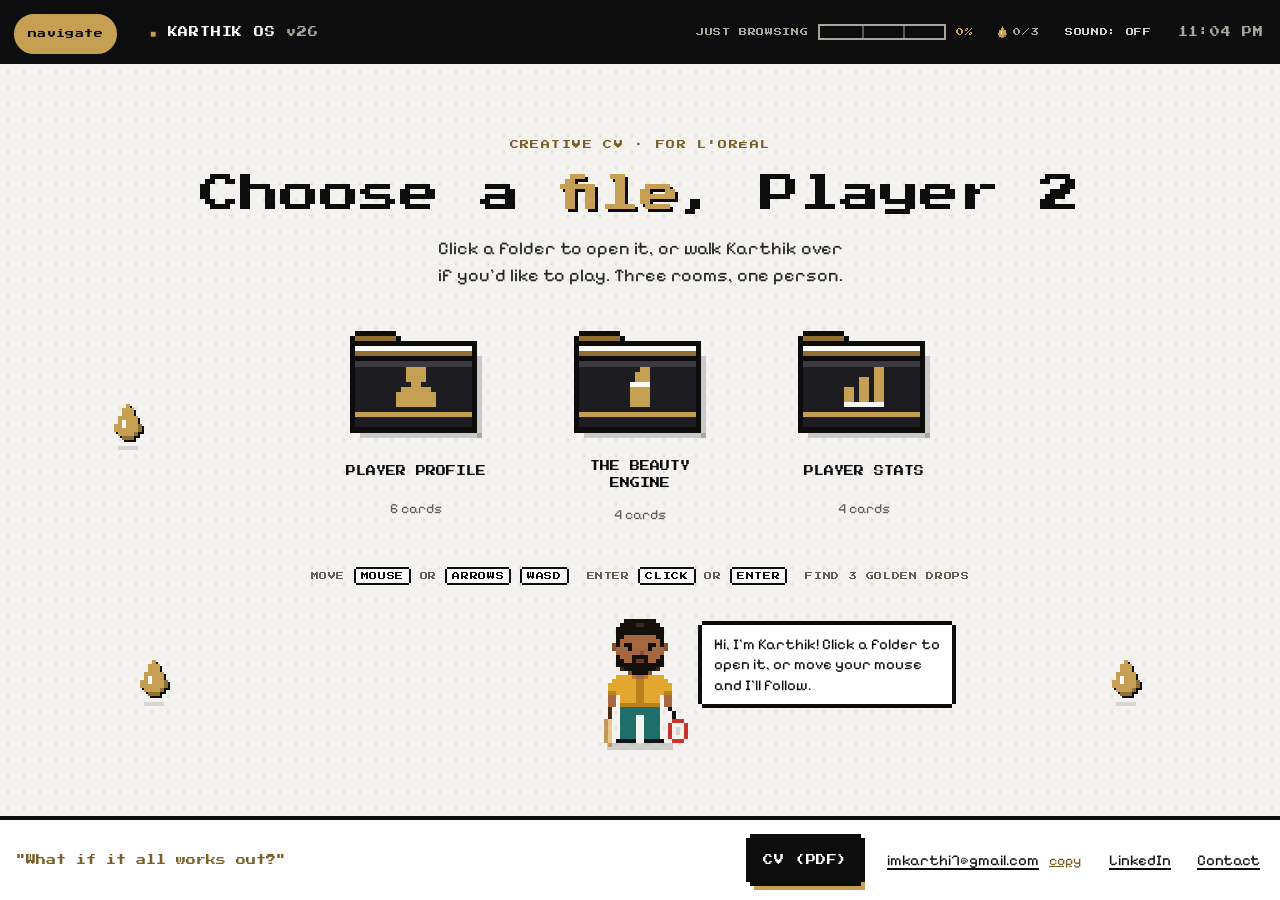
==== commit bbae1402: "Final fixes: contact details, link preview, 1024x768 fit, résumé rename (old path kept), card title" ====
--- a/game.html
+++ b/game.html
@@ -5,6 +5,15 @@
 <meta name="viewport" content="width=device-width, initial-scale=1, viewport-fit=cover">
 <title>Karthik OS</title>
 <meta name="description" content="Karthik's creative CV for L'Oréal, played as an 8-bit game.">
+<meta property="og:type" content="website">
+<meta property="og:url" content="https://imkarthi7.github.io/">
+<meta property="og:title" content="Karthik OS · Creative CV for L'Oréal">
+<meta property="og:description" content="A creative CV, played as an 8-bit game.">
+<meta property="og:image" content="https://imkarthi7.github.io/assets/og-image.png">
+<meta property="og:image:width" content="1200">
+<meta property="og:image:height" content="630">
+<meta property="og:image:alt" content="Pixel-art Karthik beside the words KARTHIK OS, Creative CV for L'Oréal">
+<meta name="twitter:card" content="summary_large_image">
 <link rel="icon" href="favicon.png">
 <link rel="preconnect" href="https://fonts.googleapis.com">
 <link rel="preconnect" href="https://fonts.gstatic.com" crossorigin>
@@ -340,7 +349,10 @@
 .soc svg { width: 30px; height: 30px; }
 .soc-hero { position: relative; width: 78px; height: 96px; }
 .soc-hero img { width: 78px; height: 96px; display: block; animation: bob 1.1s steps(2) infinite; }
-.email-line { font-family: var(--read); font-size: 18px; }
+.reach { display: grid; gap: 2px; justify-items: center; font-family: var(--read); font-size: 18px; }
+.reach-row { display: flex; flex-wrap: wrap; justify-content: center; align-items: center; gap: 0 4px; }
+.reach a { min-height: 44px; display: inline-flex; align-items: center; padding: 0 6px; color: var(--ink); text-decoration-thickness: 2px; text-underline-offset: 3px; }
+.reach a:hover { color: var(--gold-deep); }
 
 /* Achievement toast: top-right corner, clear of the cards and their buttons */
 #toast {
@@ -512,8 +524,11 @@
   name: "Karthik",
   handle: "Karthik · MICA-26",
   email: "imkarthi7@gmail.com",
+  email2: "karthikj.24@micamail.in",
+  phone: "+91 82815 89234",
+  phoneHref: "tel:+918281589234",
   linkedin: "https://www.linkedin.com/in/karthik-jeyakumar/",
-  resume: "assets/resume.pdf",
+  resume: "assets/Karthik_J_Resume.pdf",
   photo: "assets/img/karthik-badge.webp",
 };
 
@@ -609,7 +624,7 @@
       },
       {
         tag: "PROOF OF CLAIM",
-        title: "Deliver what you promise",
+        title: "What we share",
         body: ["That is something I believe in too: deliver what you promise."],
       },
     ],
@@ -652,7 +667,7 @@
         title: "Continue?",
         body: ["Thanks for playing. The full résumé is one click away — and I'd love to continue this in person."],
         actions: [
-          { label: "Get the CV (PDF)", href: "assets/resume.pdf" },
+          { label: "Get the CV (PDF)", href: "assets/Karthik_J_Resume.pdf" },
           { label: "Contact me", go: "contact" },
         ],
       },
@@ -816,12 +831,13 @@
   });
   return h;
 }
-function copyButton(target) {
+function copyButton(target, value = target.textContent) {
   const copy = el("button", "copy", "copy");
   copy.type = "button";
+  copy.setAttribute("aria-label", "Copy " + value);
   copy.addEventListener("click", async (e) => {
     e.stopPropagation();
-    try { await navigator.clipboard.writeText(PROFILE.email); copy.textContent = "copied"; }
+    try { await navigator.clipboard.writeText(value); copy.textContent = "copied"; }
     catch { const r = document.createRange(); r.selectNodeContents(target); getSelection().removeAllRanges(); getSelection().addRange(r); copy.textContent = "selected"; }
     setTimeout(() => (copy.textContent = "copy"), 1600);
   });
@@ -1585,6 +1601,7 @@
   $("#dPrev").disabled = S.active === 0;
   $("#dNext").disabled = S.active === total - 1;
   $("#dNextTitle").textContent = S.active < total - 1 ? f.cards[S.active + 1].title : "";
+  if (S.detail) fitDetail();
   markRead(S.fi, S.active);
   updateToc();
   // Content slides in from the side you're heading to, one piece after another
@@ -1594,6 +1611,17 @@
   ], { duration: 420, delay: 60 + i * 60 }));
 }
 
+// Two-column layout: shrink the open card until its bottom (Prev/Next) sits on screen
+function fitDetail() {
+  const d = $("#detail");
+  d.style.maxHeight = "";
+  if (d.hidden || narrowLayout()) return;
+  for (let k = 0; k < 5; k++) {
+    const r = d.getBoundingClientRect(), over = r.bottom - (innerHeight - 16);
+    if (over <= 0.5) break;
+    d.style.maxHeight = Math.floor(r.height - over) + "px";
+  }
+}
 function openDetail() {
   if (S.detail) return;
   sfx("open");
@@ -1603,6 +1631,7 @@
   $("#stackWrap").hidden = true;
   const d = $("#detail"); d.hidden = false;
   renderDetail(0);
+  fitDetail();
   // The card grows out of the stack into the reading panel
   const to = d.getBoundingClientRect();
   if (from && to.width) anim(d, [
@@ -1634,7 +1663,7 @@
   const dx = e.clientX - swipe.x, dy = e.clientY - swipe.y; swipe = null;
   if (Math.abs(dx) > 60 && Math.abs(dx) > Math.abs(dy) * 1.5) stepStack(dx < 0 ? 1 : -1);
 });
-addEventListener("resize", () => { if (view === "folder") { tocHero._y = null; stackLayout(); } });
+addEventListener("resize", () => { if (view === "folder") { tocHero._y = null; stackLayout(); if (S.detail) fitDetail(); } });
 
 /* =====================================================================
    Contact room
@@ -1654,10 +1683,16 @@
   };
   const guy = el("div", "soc-hero"); const gi = el("img", "pixel"); gi.src = F3.front[1]; gi.alt = ""; guy.append(gi); guy.setAttribute("aria-hidden", "true");
   socials.append(guy, soc(PROFILE.linkedin, "linkedin", "LinkedIn", true), soc("mailto:" + PROFILE.email, "mail", "Email"), soc(PROFILE.resume, "cv", "CV (PDF)", true));
-  const mail = el("div", "email-line");
-  const addr = el("span", null, PROFILE.email);
-  mail.append(addr, copyButton(addr));
-  c.append(handle, wavy("LET'S TALK"), socials, mail);
+  // Phone and both emails, each tappable; the emails get a copy button
+  const reach = el("div", "reach");
+  const row = (href, text, withCopy) => {
+    const r = el("div", "reach-row"), a = el("a", null, text);
+    a.href = href; r.append(a);
+    if (withCopy) r.append(copyButton(a, text));
+    return r;
+  };
+  reach.append(row(PROFILE.phoneHref, PROFILE.phone), row("mailto:" + PROFILE.email, PROFILE.email, true), row("mailto:" + PROFILE.email2, PROFILE.email2, true));
+  c.append(handle, wavy("LET'S TALK"), socials, reach);
 }
 
 /* =====================================================================
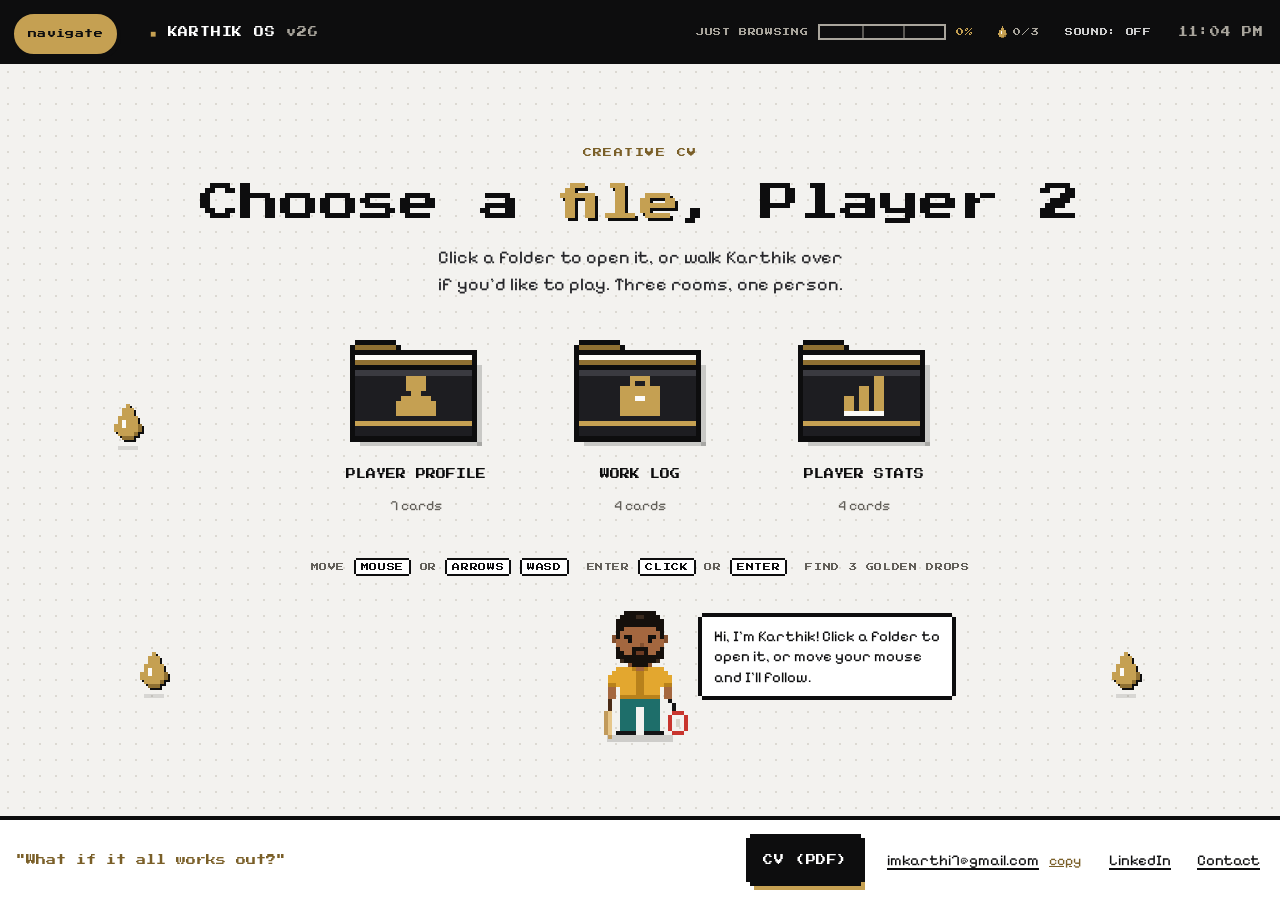
==== commit f526facc: "Rebrand as brand-agnostic creative CV Remove all L'Oréal references and replace Folder 02 (Beauty En" ====
--- a/game.html
+++ b/game.html
@@ -4,15 +4,15 @@
 <meta charset="utf-8">
 <meta name="viewport" content="width=device-width, initial-scale=1, viewport-fit=cover">
 <title>Karthik OS</title>
-<meta name="description" content="Karthik's creative CV for L'Oréal, played as an 8-bit game.">
+<meta name="description" content="Karthik's creative CV, played as an 8-bit game.">
 <meta property="og:type" content="website">
 <meta property="og:url" content="https://imkarthi7.github.io/">
-<meta property="og:title" content="Karthik OS · Creative CV for L'Oréal">
+<meta property="og:title" content="Karthik OS · Creative CV">
 <meta property="og:description" content="A creative CV, played as an 8-bit game.">
 <meta property="og:image" content="https://imkarthi7.github.io/assets/og-image.png">
 <meta property="og:image:width" content="1200">
 <meta property="og:image:height" content="630">
-<meta property="og:image:alt" content="Pixel-art Karthik beside the words KARTHIK OS, Creative CV for L'Oréal">
+<meta property="og:image:alt" content="Pixel-art Karthik beside the words KARTHIK OS, Creative CV">
 <meta name="twitter:card" content="summary_large_image">
 <link rel="icon" href="favicon.png">
 <link rel="preconnect" href="https://fonts.googleapis.com">
@@ -21,7 +21,7 @@
 <link rel="preload" as="style" href="https://fonts.googleapis.com/css2?family=Press+Start+2P&family=Pixelify+Sans:wght@400;700&family=Archivo:wght@400;700;800&display=swap" onload="this.onload=null;this.rel='stylesheet'">
 <noscript><link rel="stylesheet" href="https://fonts.googleapis.com/css2?family=Press+Start+2P&family=Pixelify+Sans:wght@400;700&family=Archivo:wght@400;700;800&display=swap"></noscript>
 <style>
-/* Single deliberate look: paper-white desk, ink black, L'Oréal gold. */
+/* Single deliberate look: paper-white desk, ink black, warm gold. */
 :root {
   color-scheme: light;
   --ink: #0d0d0e;
@@ -449,7 +449,7 @@
   </header>
   <main class="desk-main" id="desk">
     <div class="hello">
-      <p class="eyebrow">Creative CV · for L'Oréal</p>
+      <p class="eyebrow">Creative CV</p>
       <h1>Choose a <em>file</em>, Player 2</h1>
       <p class="lede">Click a folder to open it, or walk Karthik over if you'd like to play. Three rooms, one person.</p>
     </div>
@@ -565,6 +565,15 @@
         body: ["My parents always trusted me to make my own choices, so I made them: Electrical Engineering, leaving a stable job for an MBA, moving from Kerala to Ahmedabad, and chasing an off-campus FMCG sales internship because I wanted to work close to consumers."],
       },
       {
+        tag: "WHAT DRIVES ME",
+        title: "Being seen",
+        body: [
+          "I grew up apprehensive about my skin tone, often wondering if people would see me differently because I was dark-skinned. But the people around me saw much more than that — they valued the energy I brought, the friendships I built and the way I showed up for them.",
+          "What you carry within you eventually finds a way to show on the outside. As Elisabeth Kübler-Ross wrote, \"People are like stained-glass windows.\" Their true beauty comes through when there is light from within.",
+          "I want to make people feel seen the way the people around me made me feel seen.",
+        ],
+      },
+      {
         tag: "LEVEL 2",
         title: "MICA",
         body: ["MICA was the first time I left home. I knew very little Hindi and had no idea how I'd fit in. So I started talking. From organising an Onam Sadhya for 400+ people to waking up at 5 a.m. for a Rajinikanth first-day-first-show, MICA let me be fully myself. Somewhere along the way, I found sales: people, problem-solving and the thrill of figuring things out."],
@@ -595,37 +604,51 @@
     ],
   },
   {
-    id: "beauty",
-    name: "The Beauty Engine",
-    eyebrow: "Folder 02 · Beauty & the brand I relate to",
-    intro: "What beauty means to me, and the brand that earned my trust.",
-    emblem: "lipstick",
+    id: "work",
+    name: "Work Log",
+    eyebrow: "Folder 02 · Experience & what I've shipped",
+    intro: "The roles I've played, the brands I've worked on, and the problems I've chased on the ground.",
+    emblem: "briefcase",
     cards: [
       {
-        tag: "PHILOSOPHY",
-        title: "What beauty means",
-        body: [
-          "I grew up being apprehensive about my skin tone, often wondering if people would see me differently because I was dark-skinned. But the people around me made me realise that they saw much more than that. They valued me for who I was — the energy I brought, the friendships I built and the way I showed up for them.",
-          "For me, that is beauty. What you carry within you eventually finds a way to show on the outside. As Elisabeth Kübler-Ross wrote, \"People are like stained-glass windows.\" Their true beauty comes through when there is light from within.",
-          "And I want to make people feel seen the way the people around me made me feel seen.",
+        tag: "CURRENT RUN",
+        title: "Assistant Brand Manager · RSPL Group",
+        body: ["I'm the sole brand custodian for Lovingle, RSPL's ~₹80 Cr diaper brand, working day-to-day with the Category Manager and CMO."],
+        sections: [
+          { heading: "WHAT I OWN", text: "Brand P&L, pricing and margin inputs, and the Lovingle positioning document — target consumer, insight, proposition and tone. I also track primary and secondary sales by SKU and channel for leadership reviews." },
+          { heading: "THE BIG QUEST", text: "Co-building the launch of RSPL's first baby wash across ~15,000 GT outlets in two states — competitor benchmarking, pricing and channel strategy, and launch readiness across packaging, artwork and product codes." },
+          { heading: "ON THE GROUND", text: "Monthly market immersions in UP and Delhi with distributors, 100+ retailers and consumers. I manage three agencies — creative, digital and PR — writing briefs and giving creative feedback." },
         ],
       },
       {
-        tag: "BRAND I RELATE TO",
-        title: "L'Oréal Paris",
-        logo: { src: "assets/brand/loreal-paris-logo.png", alt: "L'Oréal Paris" },
-        image: { src: "assets/img/loreal-products.webp", alt: "My own L'Oréal Paris products: Hyaluron Pure 72H Purifying Shampoo, Extraordinary Oil Serum, Hyaluron Moisture 72H Moisture Sealing Conditioner" },
-        body: ["My entry into L'Oréal Paris was through the Extraordinary Oil Serum. A friend recommended it, I tried it, and I loved how it made my hair smooth without weighing it down."],
+        tag: "BOSS LEVEL",
+        title: "Nestlé · Maggi Korean Noodles",
+        body: ["My Sales & Marketing internship at Nestlé (Chennai) was a full GTM project: why is Maggi Korean Noodles underperforming versus competitors, and how do we fix it?"],
+        sections: [
+          { heading: "THE DIG", text: "50+ MT and GT store visits across Chennai and Kerala, 200+ consumer and trade interviews, 85 survey responses and social listening — to find the real gaps in trial, taste and visibility." },
+          { heading: "WHAT I FOUND", text: "A strong brand name but low awareness and trial; shelves where shopkeepers didn't even know the variant existed; and a taste read as \"too Indian\" next to Nissin and Samyang." },
+          { heading: "THE PLAY", text: "A relaunch across the 4Ps — authentic Korean variants (Kimchi, Gochujang), a ₹50 trial SKU to take on Nissin, weighted MT + Q-commerce distribution, and a K-wave, influencer-led story instead of a celebrity drop." },
+          { heading: "ALSO", text: "Led and trained 12 field interns across 6 regions on MT visibility, retailer negotiations and SOP adherence." },
+        ],
       },
       {
-        tag: "WHY IT STUCK",
-        title: "Trust, earned",
-        body: ["After that, I started trying more L'Oréal Paris products — the Hyaluron shampoo and conditioner, among others. I realised I was choosing the brand almost without thinking about it. Good experiences built trust, and when I tried something new, it met my expectations."],
+        tag: "SIDE QUESTS",
+        title: "Before the MBA",
+        sections: [
+          { heading: "SYNNEFX HEALTH TECHNOLOGIES — PROJECT ENGINEER", text: "Prospected and onboarded 10+ healthcare clients across Kerala and ran 25+ product demos for B2B clients, closing 3 long-term renewals through consultative selling." },
+          { heading: "TATA CONSULTANCY SERVICES — ASSISTANT SYSTEM ENGINEER", text: "Supported Azure cost tracking for enterprise clients and authored technical documentation that cut onboarding time by ~25%." },
+        ],
       },
       {
-        tag: "PROOF OF CLAIM",
-        title: "What we share",
-        body: ["That is something I believe in too: deliver what you promise."],
+        tag: "ACHIEVEMENTS",
+        title: "Trophies & projects",
+        list: [
+          "National Finalist & Campus Winner — Top 13 of 3,293 teams, Pink Pitch by Rajasthan Royals.",
+          "National Semi-Finalist — Top 60 of 2,500 teams, Big Idea Challenge by V-Guard.",
+          "National Semi-Finalist — Top 60 of 24,417 teams, Finclusion Challenge by Muthoot.",
+          "OpenGrad Foundation — drove 625+ conversions and built cohort-tracking for a 57% funnel success rate.",
+          "MICANVAS — secured ₹7L+ in sponsorships (HDFC Bank, Indian Oil, UCB, Phab) for the flagship fest.",
+        ],
       },
     ],
   },
@@ -771,7 +794,7 @@
 
 const EMBLEMS = {
   person: ["..GGGG..", "..GGGG..", "..GGGG..", "...GG...", ".GGGGGG.", "GGGGGGGG", "GGGGGGGG", "GGGGGGGG"],
-  lipstick: ["....GG..", "...GGG..", "...GGG..", "..WWWW..", "..GGGG..", "..GGGG..", "..GGGG..", "..GGGG.."],
+  briefcase: ["..GGGG..", "..G..G..", "GGGGGGGG", "GGGGGGGG", "GGGWWGGG", "GGGGGGGG", "GGGGGGGG", "GGGGGGGG"],
   chart: ["......GG", "......GG", "...GG.GG", "...GG.GG", "GG.GG.GG", "GG.GG.GG", "GG.GG.GG", "WWWWWWWW"],
 };
 function folderSVG(emblem) {
